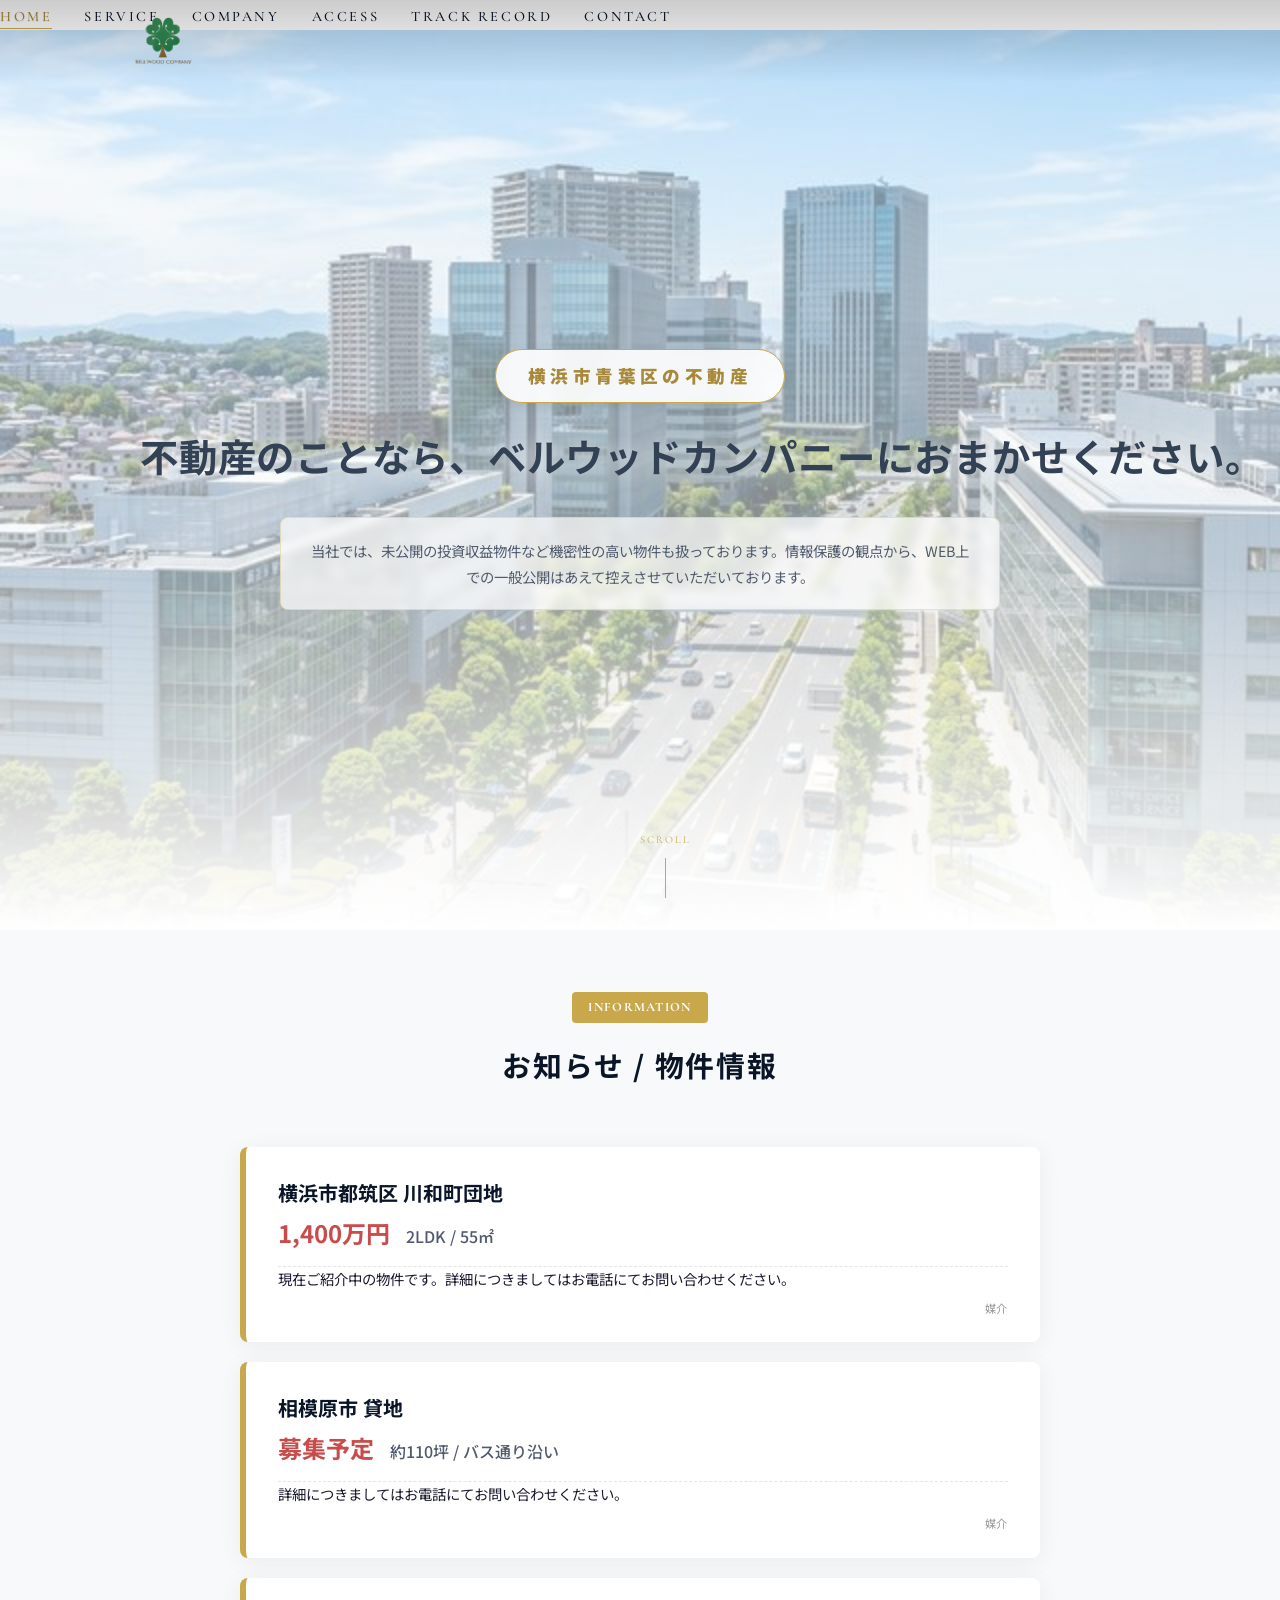
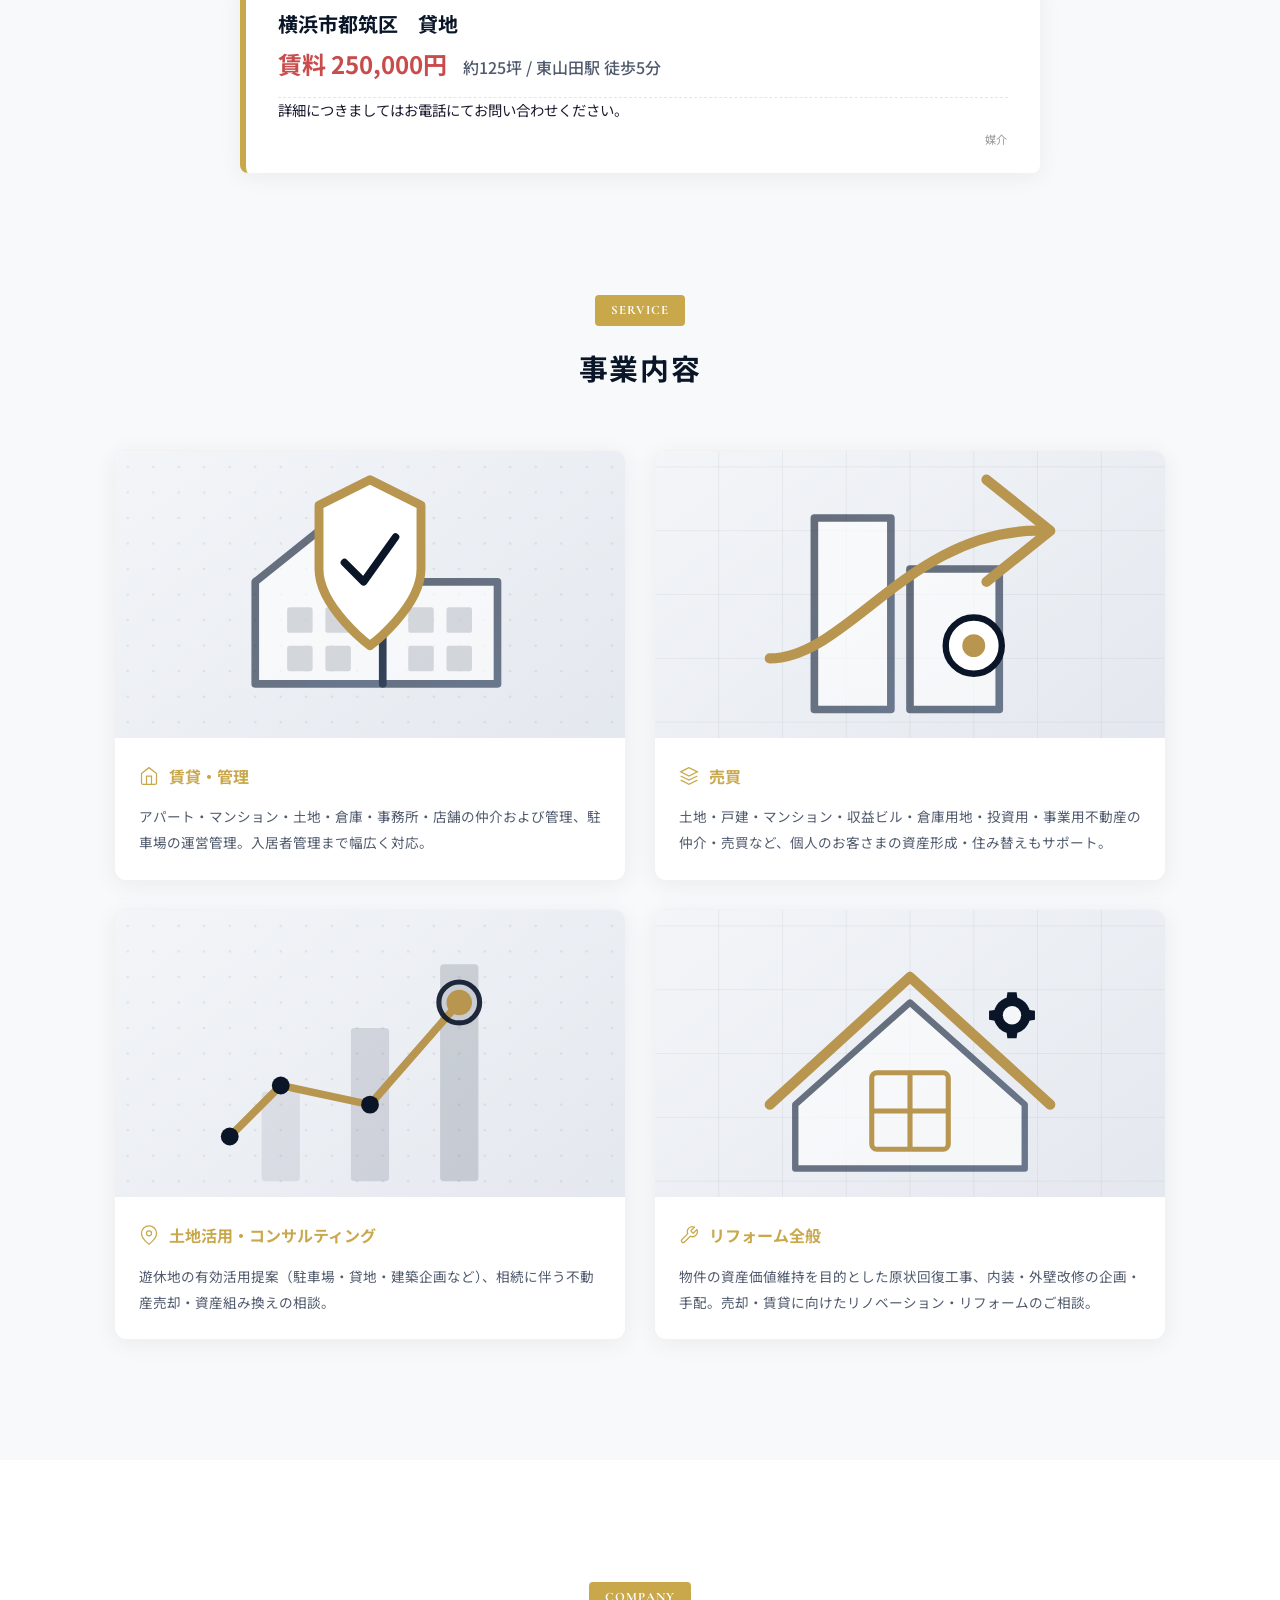
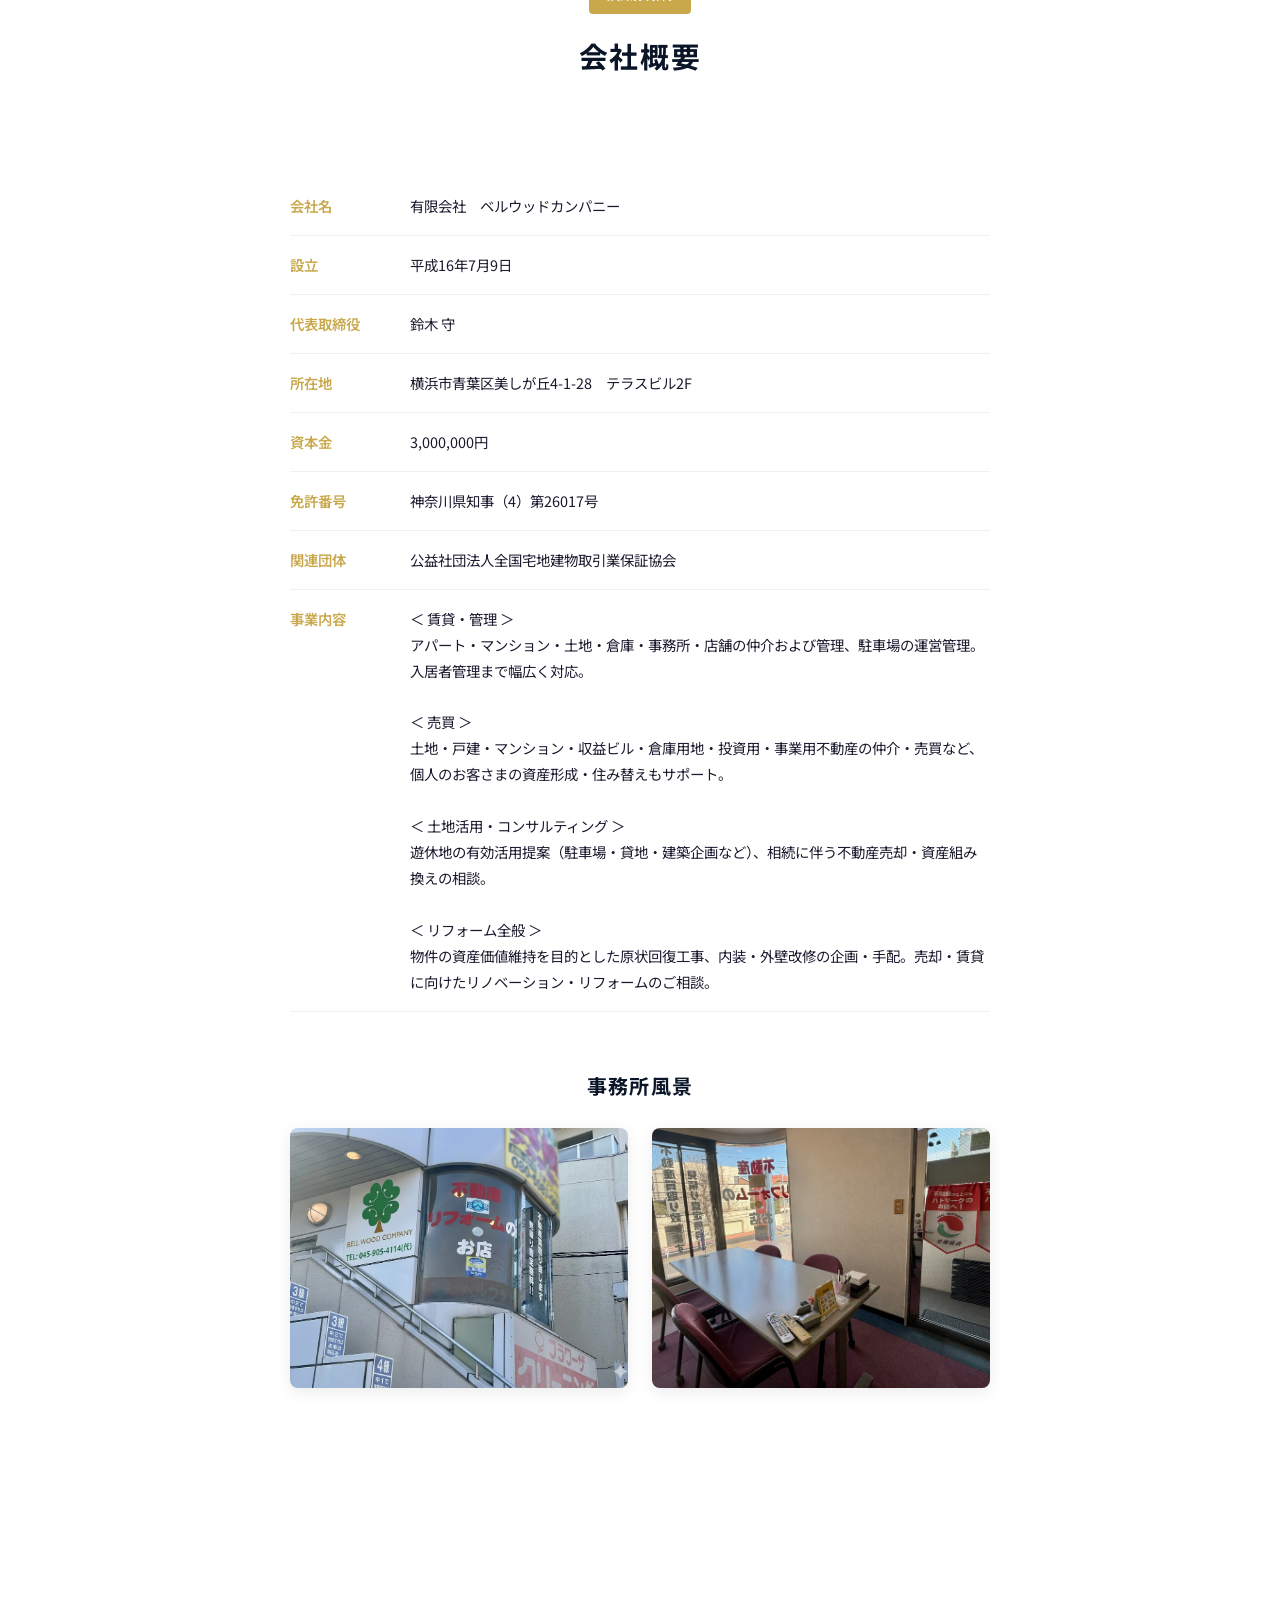
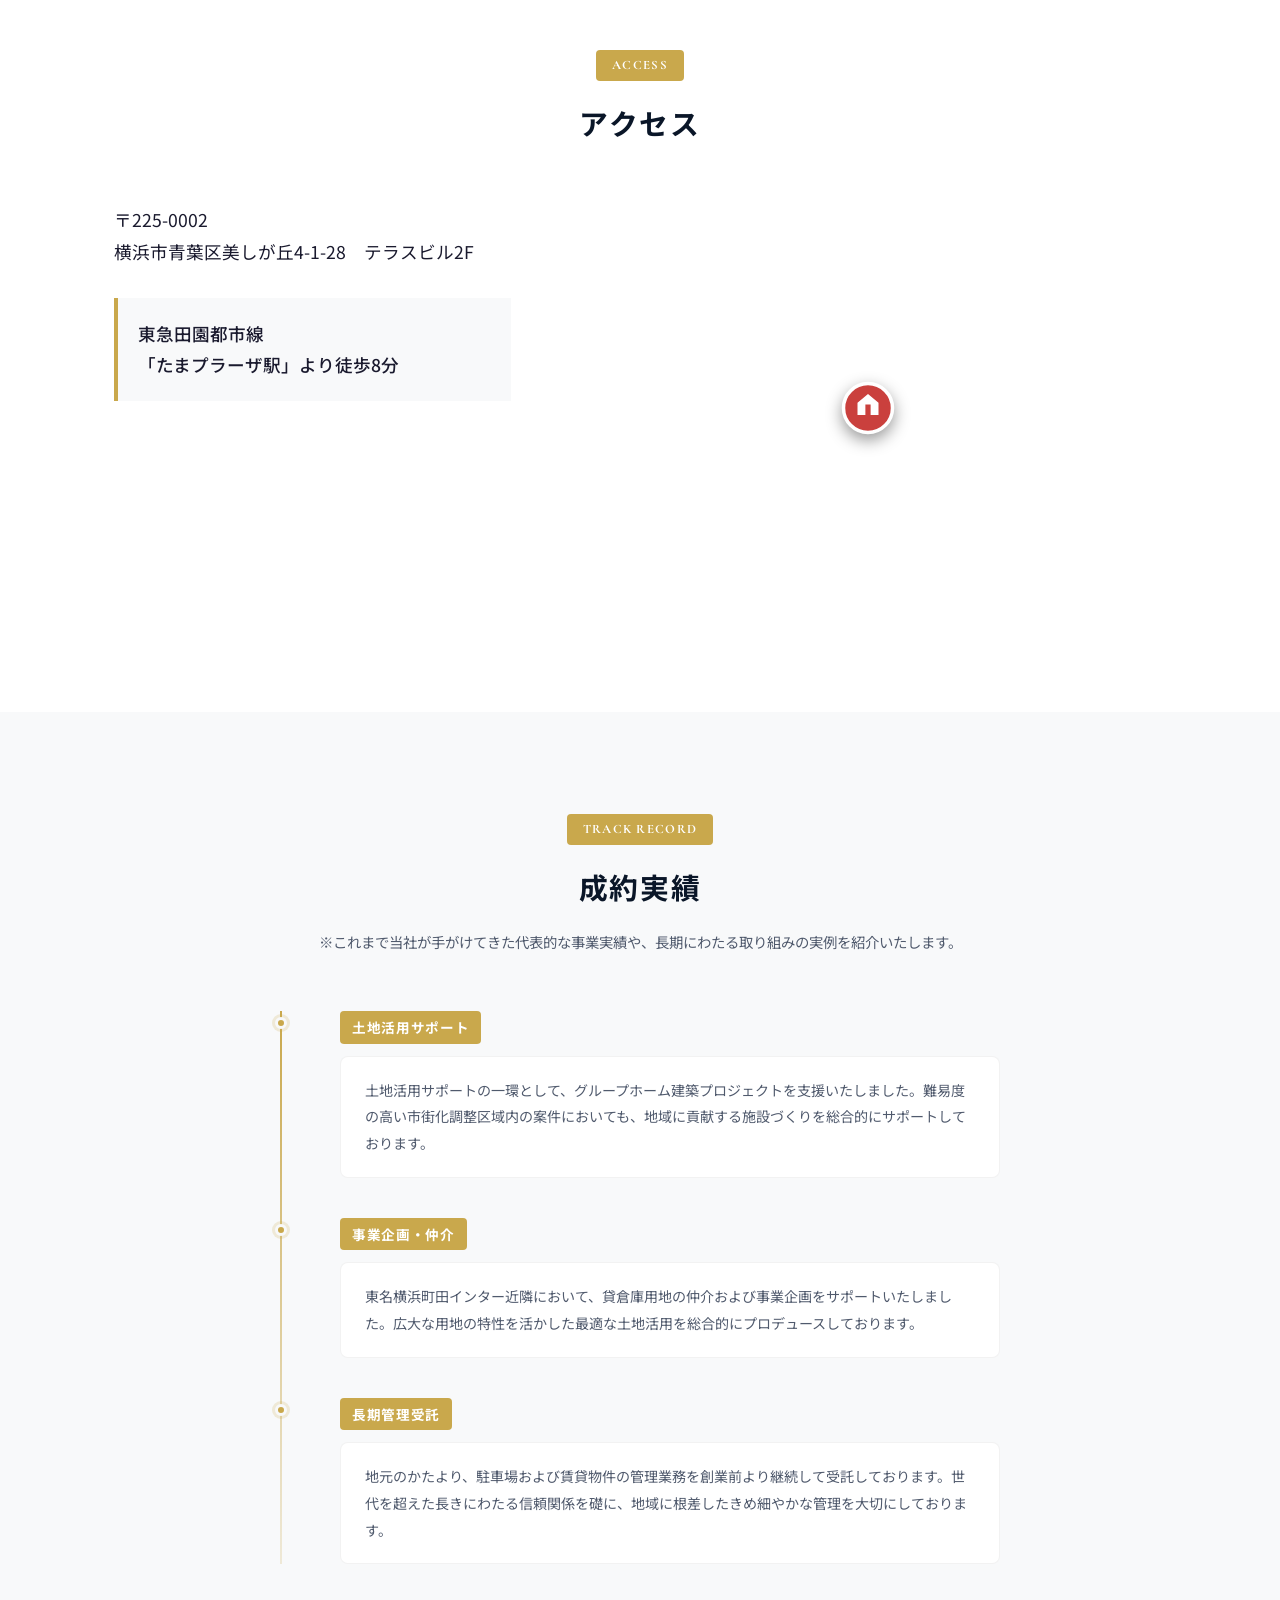
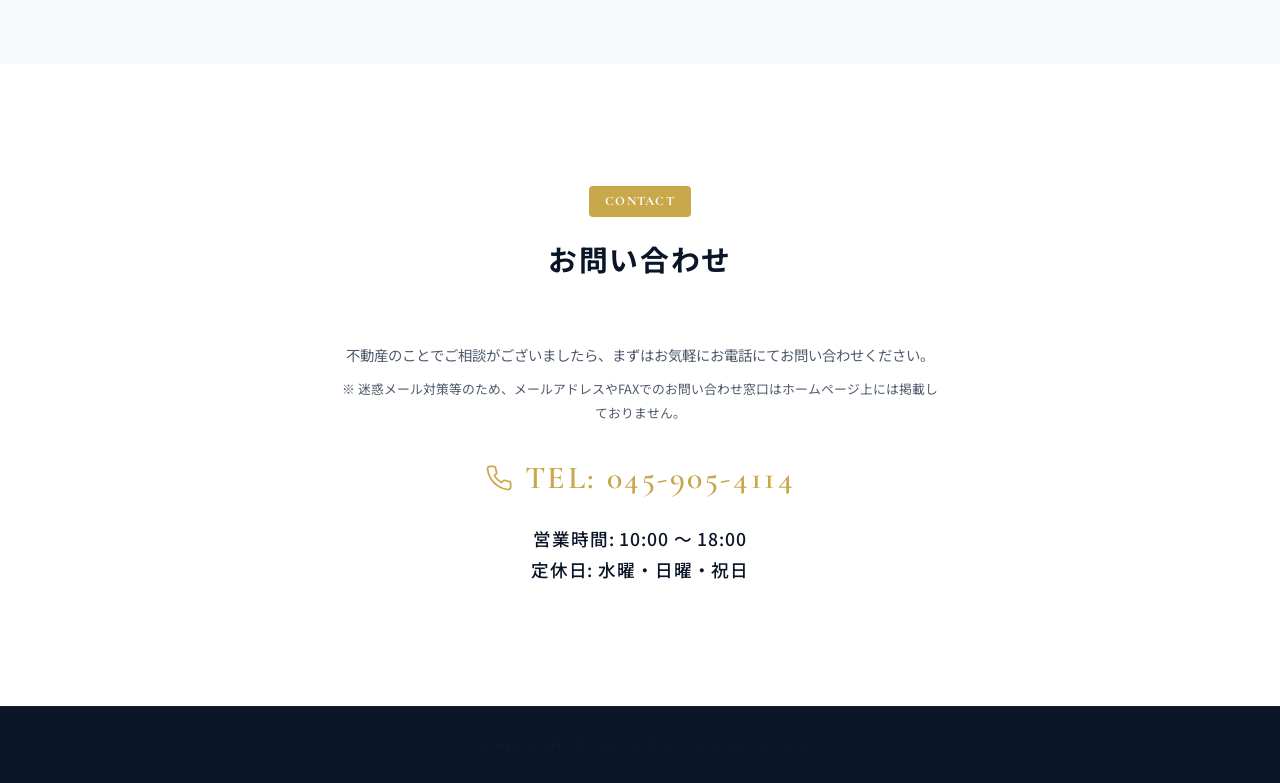
==== index.html @ 0094c9ef "Update: CSSのブレイクポイントを最新のモバイル(767px)とタブレット(1023px)に完全統一し、レスポンシブ設計を再構築（v5.0）" ====
<!DOCTYPE html>
<html lang="ja">
<head>
  <meta charset="UTF-8">
  <meta name="viewport" content="width=device-width, initial-scale=1.0">
  <title>有限会社ベルウッドカンパニー ｜ 横浜市青葉区の不動産（投資収益物件・賃貸仲介・管理）</title>
  <meta name="description" content="横浜市青葉区を拠点に、未公開の投資収益物件や賃貸管理、リフォームまで幅広く対応。地域に根ざした信頼の不動産パートナー、ベルウッドカンパニーにお任せください。">
  <meta name="keywords" content="不動産,横浜市青葉区,投資収益物件,賃貸管理,リフォーム,土地活用,たまプラーザ,ベルウッドカンパニー,売買,コンサルティング">
  <link rel="canonical" href="https://b-w-c.jp/">

  <!-- OGP / SNS Settings -->
  <meta property="og:title" content="有限会社ベルウッドカンパニー ｜ 横浜市青葉区の不動産（投資収益物件・賃貸仲介・管理）">
  <meta property="og:description" content="横浜市青葉区を拠点に、未公開の投資収益物件や賃貸管理、リフォームまで幅広く対応。不動産のことならベルウッドカンパニーへ。">
  <meta property="og:type" content="website">
  <meta property="og:url" content="https://b-w-c.jp/">
  <meta property="og:site_name" content="有限会社ベルウッドカンパニー">
  <meta property="og:locale" content="ja_JP">
  <meta property="og:image" content="https://b-w-c.jp/bellwoodlogotouka.png">
  <meta property="og:image:width" content="1200">
  <meta property="og:image:height" content="630">
  <meta name="twitter:card" content="summary_large_image">
  <meta name="twitter:title" content="有限会社ベルウッドカンパニー ｜ 横浜市青葉区の不動産">
  <meta name="twitter:description" content="横浜市青葉区を拠点に、未公開の投資収益物件や賃貸管理、リフォームまで幅広く対応。">
  <meta name="twitter:image" content="https://b-w-c.jp/bellwoodlogotouka.png">

  <!-- Favicon -->
  <link rel="icon" href="bellwoodlogotouka.png" type="image/png">
  <link rel="apple-touch-icon" href="bellwoodlogotouka.png">

  <!-- Google Fonts -->
  <link rel="preconnect" href="https://fonts.googleapis.com">
  <link rel="preconnect" href="https://fonts.gstatic.com" crossorigin>
  <link href="https://fonts.googleapis.com/css2?family=Cormorant+Garamond:wght@400;500;600;700&family=Noto+Sans+JP:wght@300;400;500;700&display=swap" rel="stylesheet">

  <link rel="stylesheet" href="style.css?v=1.1">

  <!-- 構造化データ（JSON-LD）— 会社情報 -->
  <script type="application/ld+json">
  {
    "@context": "https://schema.org",
    "@type": "RealEstateAgent",
    "name": "有限会社ベルウッドカンパニー",
    "alternateName": "BELL WOOD COMPANY",
    "url": "https://b-w-c.jp/",
    "logo": "https://b-w-c.jp/bellwoodlogotouka.png",
    "image": "https://b-w-c.jp/bellwoodgaikan.jpg",
    "description": "横浜市青葉区を拠点に、未公開の投資収益物件や賃貸管理、リフォームまで幅広く対応する不動産会社です。",
    "telephone": "045-905-4114",
    "address": {
      "@type": "PostalAddress",
      "streetAddress": "美しが丘4-1-28 テラスビル2F",
      "addressLocality": "横浜市青葉区",
      "addressRegion": "神奈川県",
      "postalCode": "225-0002",
      "addressCountry": "JP"
    },
    "geo": {
      "@type": "GeoCoordinates",
      "latitude": 35.5753,
      "longitude": 139.5581
    },
    "openingHoursSpecification": [
      {
        "@type": "OpeningHoursSpecification",
        "dayOfWeek": ["Monday", "Tuesday", "Thursday", "Friday", "Saturday"],
        "opens": "10:00",
        "closes": "18:00"
      }
    ],
    "foundingDate": "2004-07-09",
    "founder": {
      "@type": "Person",
      "name": "鈴木 守"
    },
    "areaServed": {
      "@type": "City",
      "name": "横浜市"
    },
    "priceRange": "お問い合わせください",
    "sameAs": []
  }
  </script>

  <!-- 構造化データ（JSON-LD）— ウェブサイト検索 -->
  <script type="application/ld+json">
  {
    "@context": "https://schema.org",
    "@type": "WebSite",
    "name": "有限会社ベルウッドカンパニー",
    "alternateName": "BELL WOOD COMPANY",
    "url": "https://b-w-c.jp/"
  }
  </script>

  <!-- 構造化データ（JSON-LD）— パンくずリスト -->
  <script type="application/ld+json">
  {
    "@context": "https://schema.org",
    "@type": "BreadcrumbList",
    "itemListElement": [
      {
        "@type": "ListItem",
        "position": 1,
        "name": "ホーム",
        "item": "https://b-w-c.jp/"
      }
    ]
  }
  </script>
</head>
<body>

  <!-- ========== ヘッダー ========== -->
  <header class="site-header" id="header">
    <div class="header-inner">
      <a href="#home" class="logo">
        <img src="bellwoodlogotouka.png" alt="BELL WOOD COMPANY" class="logo-image">
      </a>

      <button class="hamburger" id="hamburger" aria-label="メニュー">
        <span></span><span></span><span></span>
      </button>

    </div>
  </header>
  
  <div class="nav-overlay" id="navOverlay"></div>
  <nav class="main-nav" id="mainNav">
    <ul class="nav-list">
      <li><a href="#home">HOME</a></li>
      <li class="nav-item"><a href="#service" class="nav-link">SERVICE</a></li>
      <li class="nav-brand"><a href="#company" class="nav-link">COMPANY</a></li>
      <li class="nav-item"><a href="#access" class="nav-link">ACCESS</a></li>
      <li class="nav-item"><a href="#track-record" class="nav-link">TRACK RECORD</a></li>
      <li class="nav-item"><a href="#contact" class="nav-link">CONTACT</a></li>
    </ul>
  </nav>

  <main>

  <!-- ========== ヒーロー ========== -->
  <section class="hero" id="home">
    <div class="hero-content">
      <p class="hero-sub">横浜市青葉区の不動産</p>
      <h1 class="hero-main">
        不動産のことなら、<br class="sp-only">ベルウッドカンパニーに<br class="sp-only">おまかせください。
      </h1>
      <p class="hero-statement">
        当社では、未公開の投資収益物件など機密性の高い物件も扱っております。情報保護の観点から、WEB上での一般公開はあえて控えさせていただいております。
      </p>
    </div>
    <div class="hero-scroll">
      <span>Scroll</span>
      <div class="hero-scroll-line"></div>
    </div>
  </section>

  <!-- ========== ピックアップ物件 ========== -->
  <section class="pickup" id="pickup">
    <div class="container fade-in">
      <div class="section-header">
        <span class="section-label">Information</span>
        <h2 class="section-title">お知らせ / 物件情報</h2>
      </div>
      <div class="pickup-list">
        <!-- 物件1 -->
        <div class="pickup-banner">
          <div class="pickup-content">
            <h3 class="pickup-title">横浜市都筑区 川和町団地</h3>
            <p class="pickup-detail">
              <span class="pickup-price">1,400万円</span>
              <span class="pickup-info">2LDK / 55㎡</span>
            </p>
            <p class="pickup-desc">
              現在ご紹介中の物件です。詳細につきましてはお電話にてお問い合わせください。
            </p>
            <p class="pickup-badge-bottom">媒介</p>
          </div>
        </div>

        <!-- 物件2 -->
        <div class="pickup-banner">
          <div class="pickup-content">
            <h3 class="pickup-title">相模原市 貸地</h3>
            <p class="pickup-detail">
              <span class="pickup-price">募集予定</span>
              <span class="pickup-info">約110坪 / バス通り沿い</span>
            </p>
            <p class="pickup-desc">
              詳細につきましてはお電話にてお問い合わせください。
            </p>
            <p class="pickup-badge-bottom">媒介</p>
          </div>
        </div>

        <!-- 物件3 -->
        <div class="pickup-banner">
          <div class="pickup-content">
            <h3 class="pickup-title">横浜市都筑区　貸地</h3>
            <p class="pickup-detail">
              <span class="pickup-price">賃料 250,000円</span>
              <span class="pickup-info">約125坪 / 東山田駅 徒歩5分</span>
            </p>
            <p class="pickup-desc">
              詳細につきましてはお電話にてお問い合わせください。
            </p>
            <p class="pickup-badge-bottom">媒介</p>
          </div>
        </div>
      </div>
    </div>
  </section>

  <!-- ========== サービスセクション ========== -->
  <section class="service" id="service">
    <div class="container">
      <div class="section-header fade-in">
        <span class="section-label">Service</span>
        <h2 class="section-title">事業内容</h2>
      </div>

      <div class="service-grid">
        <!-- カード1: 賃貸・管理 -->
        <div class="service-card fade-in">
          <div class="service-card-image">
            <img src="images/service_rental.svg" alt="賃貸・管理">
          </div>
          <div class="service-card-body">
            <h3 class="service-card-title">
              <svg class="icon" viewBox="0 0 24 24" fill="none" stroke="currentColor" stroke-width="1.5">
                <path d="M3 9l9-7 9 7v11a2 2 0 0 1-2 2H5a2 2 0 0 1-2-2z"/>
                <polyline points="9 22 9 12 15 12 15 22"/>
              </svg>
              賃貸・管理
            </h3>
            <p class="service-card-text">
              アパート・マンション・土地・倉庫・事務所・店舗の仲介および管理、駐車場の運営管理。入居者管理まで幅広く対応。
            </p>
          </div>
        </div>

        <!-- カード2: 売買 -->
        <div class="service-card fade-in">
          <div class="service-card-image">
            <img src="images/service_investment.svg" alt="売買">
          </div>
          <div class="service-card-body">
            <h3 class="service-card-title">
              <svg class="icon" viewBox="0 0 24 24" fill="none" stroke="currentColor" stroke-width="1.5">
                <path d="M12 2L2 7l10 5 10-5-10-5z"/>
                <path d="M2 17l10 5 10-5"/>
                <path d="M2 12l10 5 10-5"/>
              </svg>
              売買
            </h3>
            <p class="service-card-text">
              土地・戸建・マンション・収益ビル・倉庫用地・投資用・事業用不動産の仲介・売買など、個人のお客さまの資産形成・住み替えもサポート。
            </p>
          </div>
        </div>

        <!-- カード3: 土地活用・コンサルティング -->
        <div class="service-card fade-in">
          <div class="service-card-image">
            <img src="images/service_consulting.svg" alt="土地活用・コンサルティング">
          </div>
          <div class="service-card-body">
            <h3 class="service-card-title">
              <svg class="icon" viewBox="0 0 24 24" fill="none" stroke="currentColor" stroke-width="1.5">
                <path d="M21 10c0 7-9 13-9 13s-9-6-9-13a9 9 0 0 1 18 0z"/>
                <circle cx="12" cy="10" r="3"/>
              </svg>
              土地活用・コンサルティング
            </h3>
            <p class="service-card-text">
              遊休地の有効活用提案（駐車場・貸地・建築企画など）、相続に伴う不動産売却・資産組み換えの相談。
            </p>
          </div>
        </div>

        <!-- カード4: リフォーム全般 -->
        <div class="service-card fade-in">
          <div class="service-card-image">
            <img src="images/service_reform.svg" alt="リフォーム全般">
          </div>
          <div class="service-card-body">
            <h3 class="service-card-title">
              <svg class="icon" viewBox="0 0 24 24" fill="none" stroke="currentColor" stroke-width="1.5">
                <path d="M14.7 6.3a1 1 0 0 0 0 1.4l1.6 1.6a1 1 0 0 0 1.4 0l3.77-3.77a6 6 0 0 1-7.94 7.94l-6.91 6.91a2.12 2.12 0 0 1-3-3l6.91-6.91a6 6 0 0 1 7.94-7.94l-3.76 3.76z"></path>
              </svg>
              リフォーム全般
            </h3>
            <p class="service-card-text">
              物件の資産価値維持を目的とした原状回復工事、内装・外壁改修の企画・手配。売却・賃貸に向けたリノベーション・リフォームのご相談。
            </p>
          </div>
        </div>
      </div>
    </div>
  </section>

  <!-- ========== 会社概要セクション ========== -->
  <section class="company" id="company">
    <div class="container">
      <div class="section-header fade-in">
        <span class="section-label">Company</span>
        <h2 class="section-title">会社概要</h2>
      </div>

      <div class="company-layout">
        <!-- 会社情報テーブル -->
        <div class="fade-in">
          <table class="company-info-table">
            <tr>
              <th>会社名</th>
              <td>有限会社　ベルウッドカンパニー</td>
            </tr>
            <tr>
              <th>設立</th>
              <td>平成16年7月9日</td>
            </tr>
            <tr>
              <th>代表取締役</th>
              <td>鈴木 守</td>
            </tr>
            <tr>
              <th>所在地</th>
              <td>横浜市青葉区美しが丘4-1-28　テラスビル2F</td>
            </tr>
            <tr>
              <th>資本金</th>
              <td>3,000,000円</td>
            </tr>
            <tr>
              <th>免許番号</th>
              <td>神奈川県知事（4）第26017号</td>
            </tr>
            <tr>
              <th>関連団体</th>
              <td>公益社団法人全国宅地建物取引業保証協会</td>
            </tr>
            <tr>
              <th>事業内容</th>
              <td>
                ＜ 賃貸・管理 ＞<br>
                アパート・マンション・土地・倉庫・事務所・店舗の仲介および管理、駐車場の運営管理。入居者管理まで幅広く対応。<br><br>
                ＜ 売買 ＞<br>
                土地・戸建・マンション・収益ビル・倉庫用地・投資用・事業用不動産の仲介・売買など、個人のお客さまの資産形成・住み替えもサポート。<br><br>
                ＜ 土地活用・コンサルティング ＞<br>
                遊休地の有効活用提案（駐車場・貸地・建築企画など）、相続に伴う不動産売却・資産組み換えの相談。<br><br>
                ＜ リフォーム全般 ＞<br>
                物件の資産価値維持を目的とした原状回復工事、内装・外壁改修の企画・手配。売却・賃貸に向けたリノベーション・リフォームのご相談。
              </td>
            </tr>
          </table>
        </div>

        <!-- 事務所風景ギャラリー -->
        <div class="company-gallery fade-in" style="margin-top: 56px;">
          <h3 class="section-title" style="text-align: center; font-size: 1.25rem; margin-bottom: 24px;">事務所風景</h3>
          <div class="gallery-grid">
            <div class="gallery-item">
              <img src="bellwoodgaikan.jpg" alt="ベルウッドカンパニー 事務所外観" loading="lazy">
            </div>
            <div class="gallery-item">
              <img src="images/IMG_3890_2.jpg" alt="ベルウッドカンパニー 応接スペース" loading="lazy">
            </div>
          </div>
        </div>

      </div>
    </div>
  </section>

  <!-- ========== アクセス ========== -->
  <section class="access" id="access">
    <div class="container">
      <div class="section-header fade-in">
        <span class="section-label">Access</span>
        <h2 class="section-title">アクセス</h2>
      </div>
      <div class="access-layout fade-in">
        <div class="access-info">
          <p class="access-address">
            〒225-0002<br>
            横浜市青葉区美しが丘4-1-28<br class="sp-only">　テラスビル2F
          </p>
          <p class="access-train">
            東急田園都市線<br>
            「たまプラーザ駅」より徒歩8分
          </p>
        </div>
        <div class="access-map" style="position: relative;">
          <!-- 独自の赤いお家マーカー（クリックでGoogleマップを開く） -->
          <a href="https://www.google.com/maps/search/?api=1&query=有限会社ベルウッドカンパニー+神奈川県横浜市青葉区美しが丘4-1-28" target="_blank" rel="noopener noreferrer" style="position: absolute; top: 50%; left: 50%; width: 56px; height: 56px; transform: translate(-50%, -50%); z-index: 10; cursor: pointer;" title="Googleマップで開く">
            <svg viewBox="0 0 64 64" width="56" height="56" style="filter: drop-shadow(0px 6px 8px rgba(0,0,0,0.4));">
              <!-- 円形の赤い土台 -->
              <circle cx="32" cy="32" r="28" fill="#E53935" stroke="#ffffff" stroke-width="4" />
              <!-- 家のアイコン -->
              <path d="M 20 40 L 20 26 L 32 16 L 44 26 L 44 40 L 35 40 L 35 28 L 29 28 L 29 40 Z" fill="#ffffff" />
            </svg>
          </a>
          <iframe 
            src="https://maps.google.co.jp/maps?q=有限会社ベルウッドカンパニー,神奈川県横浜市青葉区美しが丘4-1-28&output=embed&z=17&hl=ja" 
            width="100%" height="400" style="border:0;" allowfullscreen="" loading="lazy" referrerpolicy="no-referrer-when-downgrade">
          </iframe>
        </div>
      </div>
    </div>
  </section>

  <!-- ========== 成約実績・お知らせセクション ========== -->
  <section class="track-record" id="track-record">
    <div class="container">
      <div class="section-header fade-in">
        <span class="section-label">Track Record</span>
        <h2 class="section-title">成約実績</h2>
        <p class="section-desc" style="margin-top: 16px; font-size: 0.9rem; color: var(--text-sub);">
          ※これまで当社が手がけてきた代表的な事業実績や、長期にわたる取り組みの実例を紹介いたします。
        </p>
      </div>

      <div class="timeline fade-in">
        <div class="timeline-item">
          <p class="timeline-category">土地活用サポート</p>
          <div class="timeline-text">
            土地活用サポートの一環として、グループホーム建築プロジェクトを支援いたしました。難易度の高い市街化調整区域内の案件においても、地域に貢献する施設づくりを総合的にサポートしております。
          </div>
        </div>
        <div class="timeline-item">
          <p class="timeline-category">事業企画・仲介</p>
          <div class="timeline-text">
            東名横浜町田インター近隣において、貸倉庫用地の仲介および事業企画をサポートいたしました。広大な用地の特性を活かした最適な土地活用を総合的にプロデュースしております。
          </div>
        </div>
        <div class="timeline-item">
          <p class="timeline-category">長期管理受託</p>
          <div class="timeline-text">
            地元のかたより、駐車場および賃貸物件の管理業務を創業前より継続して受託しております。世代を超えた長きにわたる信頼関係を礎に、地域に根差したきめ細やかな管理を大切にしております。
          </div>
        </div>
      </div>
    </div>
  </section>

  <!-- ========== お問い合わせ ========== -->
  <section class="contact" id="contact">
    <div class="container">
      <div class="section-header fade-in">
        <span class="section-label">Contact</span>
        <h2 class="section-title">お問い合わせ</h2>
      </div>

      <div class="fade-in">
        <p class="contact-notice">
          <span class="keep-together">不動産のことで</span><span class="keep-together">ご相談がございましたら、</span><span class="keep-together">まずはお気軽にお電話にて</span><span class="keep-together">お問い合わせください。</span><br>
          <span style="font-size: 0.8rem; color: var(--text-sub); display: block; margin-top: 8px;">
            ※ <span class="keep-together">迷惑メール対策等のため、</span><span class="keep-together">メールアドレスやFAXでの</span><span class="keep-together">お問い合わせ窓口は</span><span class="keep-together">ホームページ上には</span><span class="keep-together">掲載しておりません。</span>
          </span>
        </p>
        <a href="tel:045-905-4114" class="contact-tel">
          <svg class="icon" viewBox="0 0 24 24" fill="none" stroke="currentColor" stroke-width="1.5">
            <path d="M22 16.92v3a2 2 0 0 1-2.18 2 19.79 19.79 0 0 1-8.63-3.07 19.5 19.5 0 0 1-6-6 19.79 19.79 0 0 1-3.07-8.67A2 2 0 0 1 4.11 2h3a2 2 0 0 1 2 1.72c.127.96.361 1.903.7 2.81a2 2 0 0 1-.45 2.11L8.09 9.91a16 16 0 0 0 6 6l1.27-1.27a2 2 0 0 1 2.11-.45c.907.339 1.85.573 2.81.7A2 2 0 0 1 22 16.92z"/>
          </svg>
          TEL: 045-905-4114
        </a>
        <p class="contact-hours">営業時間: 10:00 〜 18:00<br>定休日: 水曜・日曜・祝日</p>
      </div>
    </div>
  </section>

  </main>

  <!-- ========== フッター ========== -->
  <footer class="site-footer">
    <div class="container">
      <p class="footer-copy">Copyright &copy; BELL WOOD COMPANY All Rights Reserved.</p>
    </div>
  </footer>

  <script src="script.js?v=5.0"></script>
</body>
</html>
---- style.css ----
/* ============================================================
   ベルウッドカンパニー コーポレートサイト — style.css
   ============================================================ */

/* --- デザイントークン --- */
:root {
  /* カラーパレット：明るく信頼感のあるトーン */
  --navy:        #0a1628;
  --navy-light:  #1d2d44;
  --white:       #ffffff;
  --off-white:   #f8f9fa;
  --light-gray:  #eef2f6;
  --text-main:   #1a1a2e;
  --text-sub:    #505a6d;
  --gold:        #c9a84c;
  --gold-light:  #dfc06a;
  --gold-dark:   #a8893a;
  --green:       #2d6a4f;
  --green-light: #40916c;
  
  /* フォント */
  --font-jp: 'Noto Sans JP', 'Hiragino Kaku Gothic ProN', sans-serif;
  --font-en: 'Cormorant Garamond', 'Times New Roman', serif;

  /* スペーシング */
  --section-pad: clamp(60px, 10vw, 120px);
  --container-max: 1100px;

  /* トランジション */
  --ease: cubic-bezier(0.4, 0, 0.2, 1);
}

/* --- リセット & ベース --- */
*, *::before, *::after {
  margin: 0;
  padding: 0;
  box-sizing: border-box;
}

html {
  scroll-behavior: smooth;
  scroll-padding-top: 80px;
  font-size: 16px;
}

body {
  font-family: var(--font-jp);
  background: var(--white);
  color: var(--text-main);
  line-height: 1.8;
  overflow-x: hidden;
  -webkit-font-smoothing: antialiased;
}

a {
  color: inherit;
  text-decoration: none;
}

img {
  max-width: 100%;
  height: auto;
  display: block;
}

ul { list-style: none; }

.container {
  max-width: var(--container-max);
  margin: 0 auto;
  padding: 0 24px;
}

/* --- セクション共通 --- */
.sec.text-center {
  text-align: center;
}

/* 改行位置と表示の調整用ユーティリティ */
.keep-together { display: inline; }
.sp-only { display: none !important; }
.pc-only { display: block !important; }

@media (max-width: 768px) {
  .sp-only { display: block !important; }
  .pc-only { display: none !important; }
  .text-left-sp { text-align: left !important; display: inline-block; }
}

.section-header {
  text-align: center;
  margin-bottom: 56px;
}

.section-label {
  display: inline-block;
  background: var(--gold);
  color: var(--white);
  font-family: var(--font-en);
  font-size: 0.8rem;
  font-weight: 700;
  padding: 4px 16px;
  border-radius: 4px;
  letter-spacing: 0.1em;
  text-transform: uppercase;
  margin-bottom: 12px;
}

.section-title {
  font-family: var(--font-jp);
  font-size: clamp(1.4rem, 3vw, 1.8rem);
  font-weight: 700;
  letter-spacing: 0.06em;
  color: var(--navy);
  margin-top: 4px;
}

/* フェードインアニメーション */
.fade-in {
  opacity: 0;
  transform: translateY(28px);
  transition: opacity 0.7s var(--ease), transform 0.7s var(--ease);
}

.fade-in.is-visible {
  opacity: 1;
  transform: translateY(0);
}

/* ============================================================
   ヘッダー
   ============================================================ */
.site-header {
  position: fixed;
  top: 0;
  left: 0;
  width: 100%;
  z-index: 1000;
  padding: 16px 0;
  transition: all 0.4s var(--ease);
  background: linear-gradient(to bottom, rgba(0, 0, 0, 0.2) 0%, rgba(0, 0, 0, 0) 100%);
}

.site-header.scrolled {
  background: rgba(255, 255, 255, 0.98);
  backdrop-filter: blur(16px);
  -webkit-backdrop-filter: blur(16px);
  box-shadow: 0 4px 20px rgba(0, 0, 0, 0.1);
  padding: 8px 0;
  border-bottom: 1px solid rgba(0, 0, 0, 0.05);
}

.header-inner {
  display: flex;
  align-items: center;
  justify-content: space-between;
  max-width: var(--container-max);
  margin: 0 auto;
  padding: 0 40px;
}

/* ロゴ */
.logo {
  display: flex;
  align-items: center;
  gap: 12px;
}

.logo-image {
  height: 50px;
  width: auto;
  flex-shrink: 0;
}

.logo-text {
  font-family: var(--font-en);
  font-size: 1.15rem;
  font-weight: 600;
  letter-spacing: 0.12em;
  color: var(--navy);
  line-height: 1.2;
}

/* ナビゲーション */
.nav-list {
  display: flex;
  gap: 32px;
}

.nav-list a {
  font-family: var(--font-en);
  font-size: 0.9rem;
  font-weight: 500;
  letter-spacing: 0.18em;
  text-transform: uppercase;
  color: var(--navy);
  position: relative;
  padding-bottom: 4px;
  transition: all 0.3s var(--ease);
  text-shadow: 0 1px 2px rgba(255, 255, 255, 0.8), 0 0 10px rgba(255, 255, 255, 0.3);
}

.nav-list a::after {
  content: '';
  position: absolute;
  bottom: 0;
  left: 0;
  width: 0;
  height: 1px;
  background: var(--gold);
  transition: width 0.3s var(--ease);
}

.nav-list a:hover,
.nav-list a.active {
  color: var(--gold-dark);
  text-shadow: 0 0 8px rgba(255, 255, 255, 0.4), 0 1px 1px rgba(0, 0, 0, 0.1);
}

.nav-list a:hover::after,
.nav-list a.active::after {
  width: 100%;
  background: var(--gold);
}

/* ハンバーガー */
.hamburger {
  display: none;
  flex-direction: column;
  gap: 5px;
  background: none;
  border: none;
  cursor: pointer;
  padding: 4px;
  z-index: 1100;
}

.hamburger span {
  display: block;
  width: 24px;
  height: 2px;
  background: var(--gold);
  transition: transform 0.3s var(--ease), opacity 0.3s var(--ease);
}

.hamburger.active span:nth-child(1) {
  transform: translateY(7px) rotate(45deg);
}

.hamburger.active span:nth-child(2) {
  opacity: 0;
}

.hamburger.active span:nth-child(3) {
  transform: translateY(-7px) rotate(-45deg);
}

/* ============================================================
   ヒーローセクション
   ============================================================ */
.hero {
  position: relative;
  min-height: 100vh;
  display: flex;
  align-items: center;
  justify-content: center;
  background: url('images/hero_background.png') center center / cover no-repeat;
  overflow: hidden;
}

.hero::before {
  content: '';
  position: absolute;
  inset: 0;
  background: linear-gradient(
    180deg,
    rgba(255, 255, 255, 0.45) 0%,
    rgba(255, 255, 255, 0.55) 60%,
    var(--white) 100%
  );
  z-index: 1;
}

.hero-content {
  position: relative;
  z-index: 2;
  text-align: center;
  max-width: 1000px;
  width: 100%;
  margin: 0 auto;
}

.hero-sub {
  display: inline-block;
  font-family: var(--font-ja);
  font-size: 1.1rem;
  font-weight: 900;
  letter-spacing: 0.25em;
  text-transform: uppercase;
  color: var(--gold-dark);
  margin-bottom: 24px;
  padding: 10px 32px;
  background: rgba(255, 255, 255, 0.9);
  backdrop-filter: blur(8px);
  border-radius: 100px;
  border: 1px solid var(--gold);
  box-shadow: 0 4px 12px rgba(0, 0, 0, 0.08);
  opacity: 0;
  animation: heroFadeUp 0.8s var(--ease) 0.3s forwards;
}

.hero-main {
  font-size: clamp(1.4rem, 4.2vw, 2.4rem);
  font-weight: 700;
  letter-spacing: 0.02em;
  line-height: 1.5;
  color: #334155; /* マイルドなスレートグレー */
  margin-bottom: 32px;
  opacity: 0;
  text-shadow: 0 0 20px rgba(255, 255, 255, 0.8);
  animation: heroFadeUp 0.8s var(--ease) 0.6s forwards;
  white-space: nowrap;
  width: 100%;
  max-width: 1000px;
}

@media (max-width: 767px) {
  .hero-main {
    white-space: normal;
    overflow-wrap: break-word;
  }
  .hero-statement {
    max-width: 310px;
    text-align: left;
    padding: 16px 20px;
  }
}

.hero-statement {
  font-size: clamp(0.8rem, 2vw, 0.9rem);
  line-height: 1.8;
  color: var(--text-sub);
  max-width: 720px;
  margin: 0 auto;
  opacity: 0;
  animation: heroFadeUp 0.8s var(--ease) 0.9s forwards;
  background: rgba(255, 255, 255, 0.7);
  backdrop-filter: blur(4px);
  border: 1px solid rgba(201, 168, 76, 0.3);
  border-radius: 8px;
  padding: 20px 24px;
}

.hero-scroll {
  position: absolute;
  bottom: 32px;
  left: 50%;
  transform: translateX(-50%);
  z-index: 2;
  display: flex;
  flex-direction: column;
  align-items: center;
  gap: 8px;
  opacity: 0;
  animation: heroFadeUp 0.8s var(--ease) 1.2s forwards;
}

.hero-scroll span {
  font-family: var(--font-en);
  font-size: 0.65rem;
  letter-spacing: 0.2em;
  text-transform: uppercase;
  color: var(--gold);
}

.hero-scroll-line {
  width: 1px;
  height: 40px;
  background: var(--gold);
  animation: scrollPulse 2s ease-in-out infinite;
}

@keyframes heroFadeUp {
  from { opacity: 0; transform: translateY(24px); }
  to   { opacity: 1; transform: translateY(0); }
}

@keyframes scrollPulse {
  0%, 100% { opacity: 0.3; transform: scaleY(0.6); }
  50%      { opacity: 1;   transform: scaleY(1); }
}

/* ============================================================
   ピックアップ物件セクション
   ============================================================ */
.pickup {
  padding: 60px 0 0 0;
  background: var(--off-white);
}


.pickup-list {
  display: flex;
  flex-direction: column;
  gap: 20px;
  max-width: 800px;
  margin: 0 auto;
}

.pickup-banner {
  background: var(--white);
  border-left: 6px solid var(--gold);
  border-radius: 8px;
  box-shadow: 0 4px 24px rgba(0, 0, 0, 0.06);
  padding: 24px 32px;
  display: flex;
  flex-direction: column;
  gap: 12px;
}

.pickup-title {
  font-size: 1.25rem;
  font-weight: 700;
  color: var(--navy);
  margin-top: 4px;
  display: flex;
  align-items: center;
  gap: 12px;
  flex-wrap: wrap;
}

.pickup-badge {
  font-size: 0.75rem;
  font-weight: 600;
  color: var(--gold-dark);
  border: 1px solid var(--gold);
  padding: 2px 8px;
  border-radius: 4px;
  letter-spacing: 0.05em;
  background-color: var(--white);
}

.pickup-detail {
  display: flex;
  align-items: baseline;
  gap: 16px;
  border-bottom: 1px dashed rgba(0,0,0,0.1);
  padding-bottom: 12px;
}

.pickup-price {
  font-size: 1.5rem;
  font-weight: 700;
  color: #c94c4c; /* アクセントカラーとして少し目立つ赤み（金系に調和） */
}

.pickup-info {
  font-size: 1rem;
  color: var(--text-sub);
  font-weight: 500;
}

.pickup-desc {
  font-size: 0.9rem;
  color: var(--text-main);
  line-height: 1.6;
}

.pickup-badge-bottom {
  font-size: 0.7rem;
  color: #999;
  text-align: right;
  margin-top: 8px;
  letter-spacing: 0.05em;
}

@media (max-width: 767px) {
  .pickup-banner {
    padding: 20px;
  }
  .pickup-title {
    font-size: 1.15rem;
  }
  .pickup-price {
    font-size: 1.35rem;
  }
}

/* ============================================================
   サービスセクション
   ============================================================ */
.service {
  padding: var(--section-pad) 0;
  background: var(--off-white);
}

.service-grid {
  display: grid;
  grid-template-columns: repeat(2, 1fr);
  gap: 28px;
}

.service-card {
  background: var(--white);
  border: 1px solid rgba(0, 0, 0, 0.05);
  box-shadow: 0 4px 24px rgba(0, 0, 0, 0.06);
  border-radius: 12px;
  overflow: hidden;
  transition: transform 0.4s var(--ease), box-shadow 0.4s var(--ease);
  display: flex;
  flex-direction: column;
  height: 100%;
}

.service-card:hover {
  transform: translateY(-6px);
  box-shadow: 0 16px 48px rgba(0, 0, 0, 0.12);
}

.service-card-image {
  width: 100%;
  aspect-ratio: 16 / 9;
  overflow: hidden;
}

.service-card-image img {
  width: 100%;
  height: 100%;
  object-fit: cover;
  transition: transform 0.6s var(--ease);
}

.service-card:hover .service-card-image img {
  transform: scale(1.05);
}

.service-card-body {
  padding: 24px;
  flex-grow: 1;
  display: flex;
  flex-direction: column;
}

.service-card-title {
  font-size: 1rem;
  font-weight: 700;
  color: var(--gold);
  margin-bottom: 14px;
  display: flex;
  align-items: center;
  gap: 10px;
}

.service-card-title .icon {
  width: 20px;
  height: 20px;
  flex-shrink: 0;
}

.service-card-text {
  font-size: 0.85rem;
  line-height: 1.9;
  color: var(--text-sub);
}

/* ============================================================
   会社概要セクション
   ============================================================ */
.company {
  padding: var(--section-pad) 0;
  background: var(--white);
}

.company-layout {
  max-width: 700px;
  margin: 0 auto;
  border-top: 1px solid var(--border);
  border-bottom: 1px solid var(--border);
  padding: 40px 0;
}

.company-info-table {
  width: 100%;
  border-collapse: collapse;
}

.company-info-table th,
.company-info-table td {
  text-align: left;
  padding: 16px 0;
  font-size: 0.9rem;
  border-bottom: 1px solid rgba(0, 0, 0, 0.06);
  vertical-align: top;
}

/* 所在地を1行におさめるための調整 */
.company-info-table tr:nth-child(4) td {
  white-space: nowrap;
}

.company-info-table th {
  width: 120px;
  color: var(--gold);
  font-weight: 600;
  white-space: nowrap;
  padding-right: 24px;
}

.company-info-table td {
  color: var(--text-main);
}

@media (max-width: 767px) {
  .company-info-table, 
  .company-info-table tbody, 
  .company-info-table tr, 
  .company-info-table th, 
  .company-info-table td {
    display: block;
    width: 100%;
  }

  .company-info-table tr {
    padding: 16px 0;
    border-bottom: 1px solid rgba(0, 0, 0, 0.06);
  }

  .company-info-table th, 
  .company-info-table td {
    padding: 0;
    border-bottom: none;
  }

  .company-info-table th {
    margin-bottom: 8px;
  }

  /* 所在地が折り返されずにはみ出す問題の修正 */
  .company-info-table tr:nth-child(4) td {
    white-space: normal;
  }
}

.company-gallery {
  width: 100%;
}

.gallery-grid {
  display: grid;
  grid-template-columns: repeat(2, 1fr);
  gap: 24px;
}

.gallery-item {
  border-radius: 8px;
  overflow: hidden;
  box-shadow: 0 4px 16px rgba(0, 0, 0, 0.08);
  background: var(--light-gray); /* 読み込み前のプレースホルダー */
}

.gallery-item img {
  width: 100%;
  height: 260px;
  object-fit: cover;
  transition: transform 0.4s var(--ease);
}

.gallery-item:hover img {
  transform: scale(1.05);
}

@media (max-width: 767px) {
  .gallery-grid {
    grid-template-columns: 1fr;
    gap: 16px;
  }
  .gallery-item img {
    height: 200px;
  }
}



/* ========== Access Section ========== */
.access {
  padding: 100px 0;
  background-color: var(--white);
}

.access-layout {
  display: grid;
  grid-template-columns: 1fr 1.5fr;
  gap: 60px;
  align-items: start;
}

.access-info {
  font-size: 1.1rem;
  line-height: 1.8;
  color: var(--text-main);
}

.access-address {
  margin-bottom: 30px;
}

.access-train {
  background-color: var(--off-white);
  padding: 20px;
  border-left: 4px solid var(--gold);
  font-weight: 500;
}

.access-map {
  border: 1px solid var(--border);
  filter: grayscale(20%);
  transition: filter 0.3s ease;
}

.access-map:hover {
  filter: grayscale(0%);
}

@media (max-width: 767px) {
  .access-layout {
    grid-template-columns: 1fr;
    gap: 40px;
  }
}

/* ========== Track Record Section ========== */
.track-record {
  padding: 100px 0;
  background-color: var(--off-white);
}

.timeline {
  max-width: 720px;
  margin: 0 auto;
  position: relative;
  padding-left: 32px;
}

.timeline::before {
  content: '';
  position: absolute;
  left: 0;
  top: 0;
  bottom: 0;
  width: 2px;
  background: linear-gradient(180deg, var(--gold), rgba(201, 168, 76, 0.2));
}

.timeline-item {
  position: relative;
  padding: 0 0 40px 28px;
}

.timeline-item:last-child {
  padding-bottom: 0;
}

.timeline-item::before {
  content: '';
  position: absolute;
  left: -37px;
  top: 6px;
  width: 12px;
  height: 12px;
  border-radius: 50%;
  background: var(--gold);
  border: 3px solid var(--off-white);
  box-shadow: 0 0 0 3px rgba(201, 168, 76, 0.2);
}

.timeline-category {
  display: inline-block;
  font-weight: 700;
  font-size: 0.85rem;
  letter-spacing: 0.05em;
  color: var(--white);
  background-color: var(--gold);
  padding: 4px 12px;
  border-radius: 4px;
  margin-bottom: 12px;
}

.timeline-text {
  font-size: 0.88rem;
  line-height: 1.9;
  color: var(--text-sub);
  background: var(--white);
  border: 1px solid rgba(0, 0, 0, 0.05);
  border-radius: 8px;
  padding: 20px 24px;
  transition: border-color 0.3s var(--ease);
}

.timeline-item:hover .timeline-text {
  border-color: rgba(201, 168, 76, 0.15);
}

/* ============================================================
   お問い合わせ / フッター
   ============================================================ */
.contact {
  padding: var(--section-pad) 0;
  background: var(--white);
  text-align: center;
}

.contact-notice {
  font-size: 0.9rem;
  line-height: 1.9;
  color: var(--text-sub);
  margin-bottom: 24px;
  max-width: 600px;
  margin-left: auto;
  margin-right: auto;
}

.contact-tel {
  font-family: var(--font-en);
  font-size: clamp(1.4rem, 3vw, 2rem);
  font-weight: 600;
  color: var(--gold);
  letter-spacing: 0.08em;
  display: inline-flex;
  align-items: center;
  gap: 12px;
}

.contact-tel .icon {
  width: 28px;
  height: 28px;
}

.contact-hours {
  margin-top: 16px;
  font-weight: 500;
  font-size: 1.1rem;
  color: var(--navy);
  letter-spacing: 0.05em;
}

.site-footer {
  background: var(--navy);
  border-top: 1px solid rgba(255, 255, 255, 0.04);
  padding: 28px 0;
  text-align: center;
}

.footer-copy {
  font-family: var(--font-en);
  font-size: 0.7rem;
  letter-spacing: 0.12em;
  color: var(--text-secondary);
}

/* ============================================================
   レスポンシブ (標準ブレイクポイント設定)
   ============================================================ */

/* タブレット (幅 1023px 以下) */
@media (max-width: 1023px) {
  .header-inner {
    padding: 0 24px;
  }
  .nav-list {
    gap: 16px;
  }
  .nav-list a {
    font-size: 0.85rem;
    letter-spacing: 0.1em;
  }
  .service-grid {
    grid-template-columns: repeat(2, 1fr);
    gap: 24px;
  }
  .company-layout {
    grid-template-columns: 1fr;
    gap: 36px;
  }
}

/* モバイル (幅 767px 以下) */
@media (max-width: 767px) {
  .hamburger {
    display: flex;
  }

  .main-nav {
    position: fixed;
    top: 0;
    right: -100%;
    width: 280px;
    height: 100vh;
    background: rgba(255, 255, 255, 0.98);
    backdrop-filter: blur(20px);
    -webkit-backdrop-filter: blur(20px);
    padding: 100px 40px 40px;
    transition: right 0.4s var(--ease);
    z-index: 1050;
  }

  .main-nav.open {
    right: 0;
  }

  .nav-list {
    flex-direction: column;
    gap: 24px;
  }

  .nav-list a {
    font-size: 1rem;
    letter-spacing: 0.18em;
  }

  .hero-main {
    font-size: clamp(1.2rem, 5vw, 1.8rem);
  }

  .service-grid {
    grid-template-columns: 1fr;
    gap: 20px;
  }

  .service-card-image {
    height: 160px;
  }

  .timeline {
    padding-left: 24px;
  }

  .timeline-item {
    padding-left: 20px;
  }

  .timeline-item::before {
    left: -29px;
  }
}

/* モバイルメニュー背景オーバーレイ */
.nav-overlay {
  display: none;
  position: fixed;
  inset: 0;
  background: rgba(0, 0, 0, 0.5);
  z-index: 1040;
}

.nav-overlay.active {
  display: block;
}
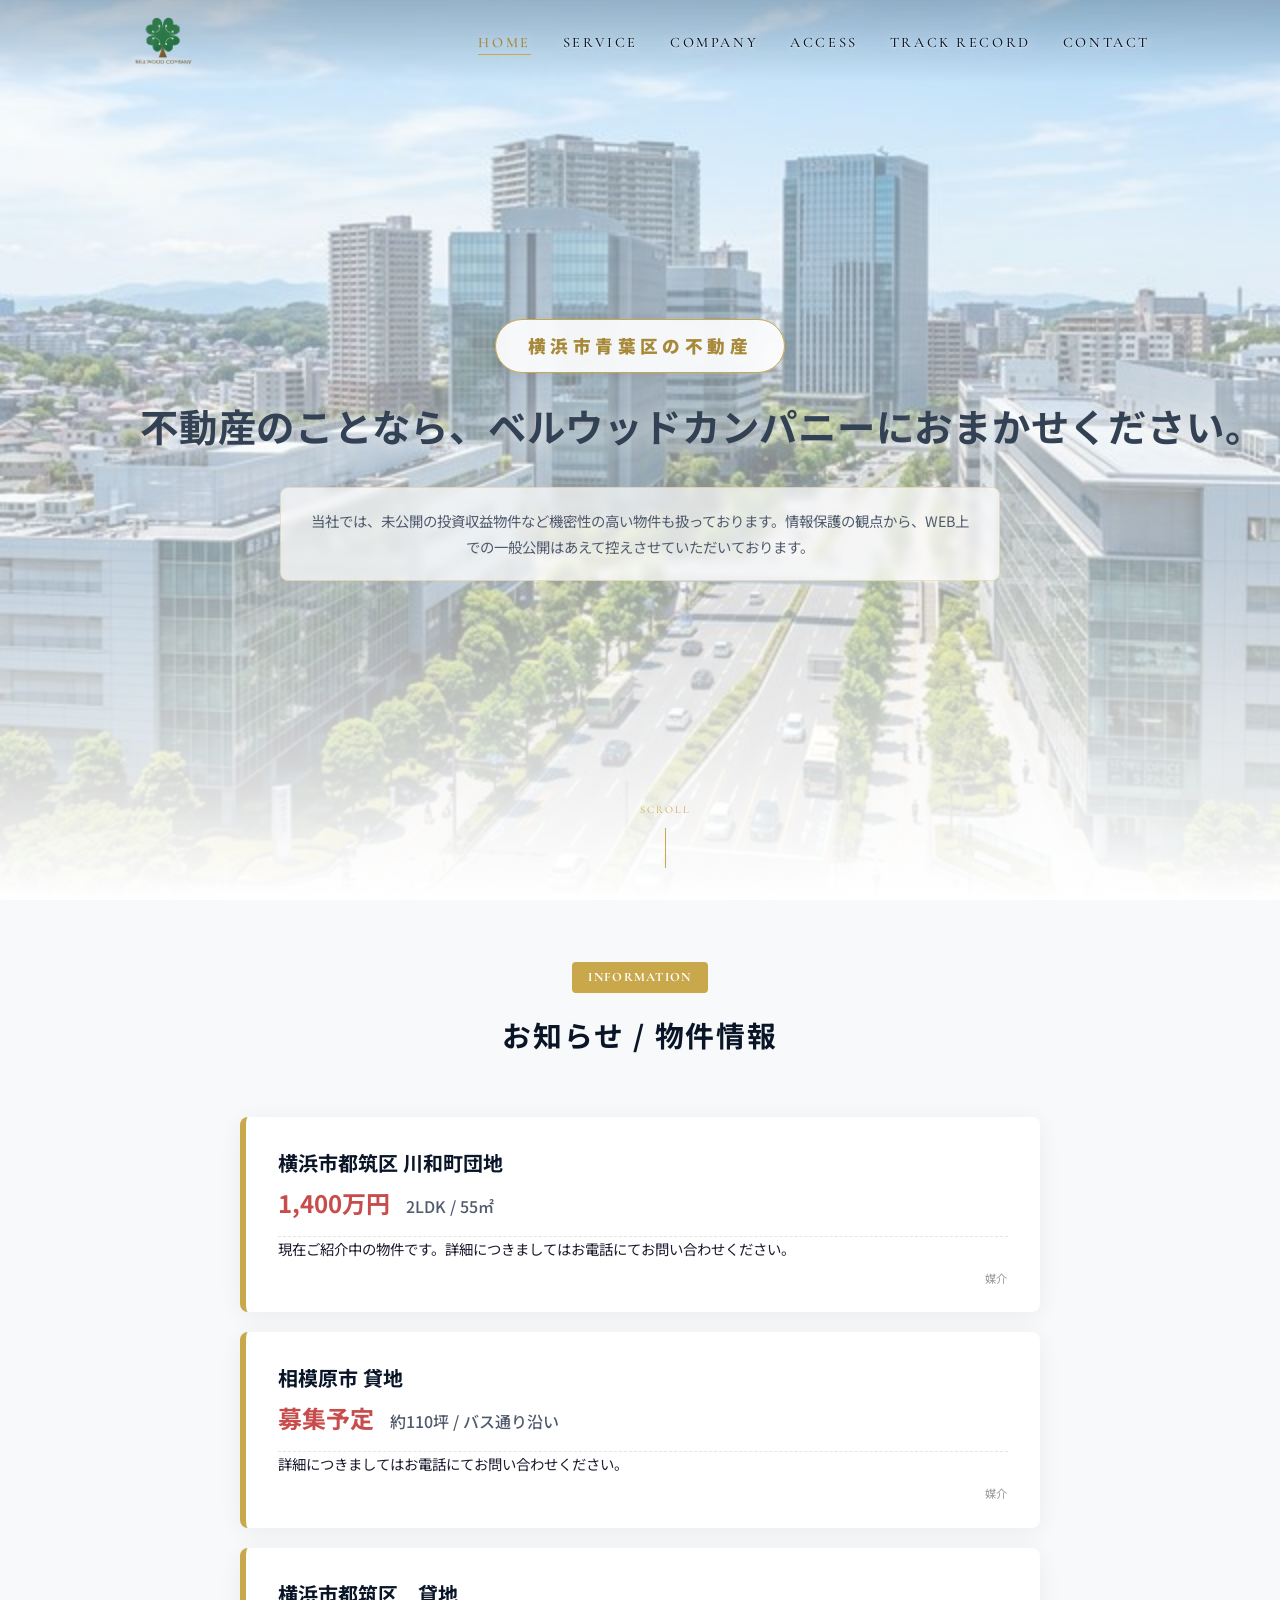
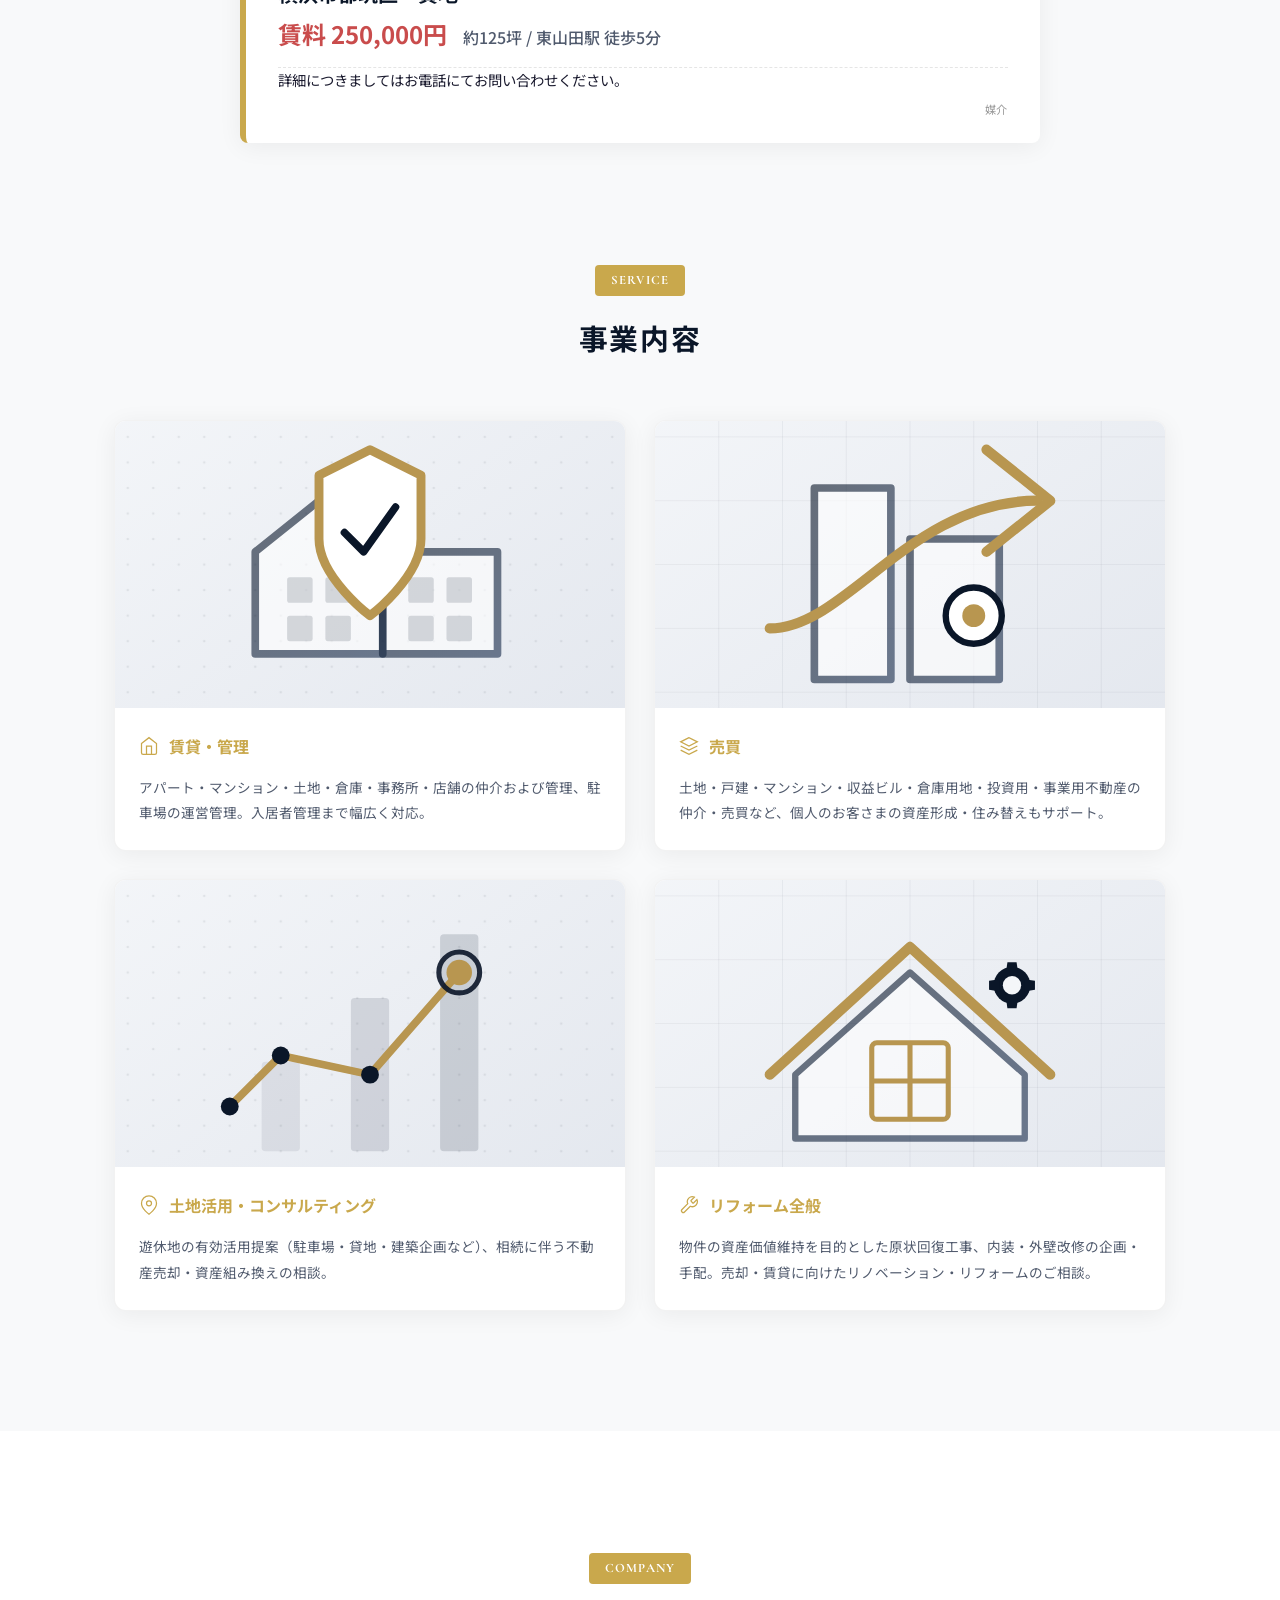
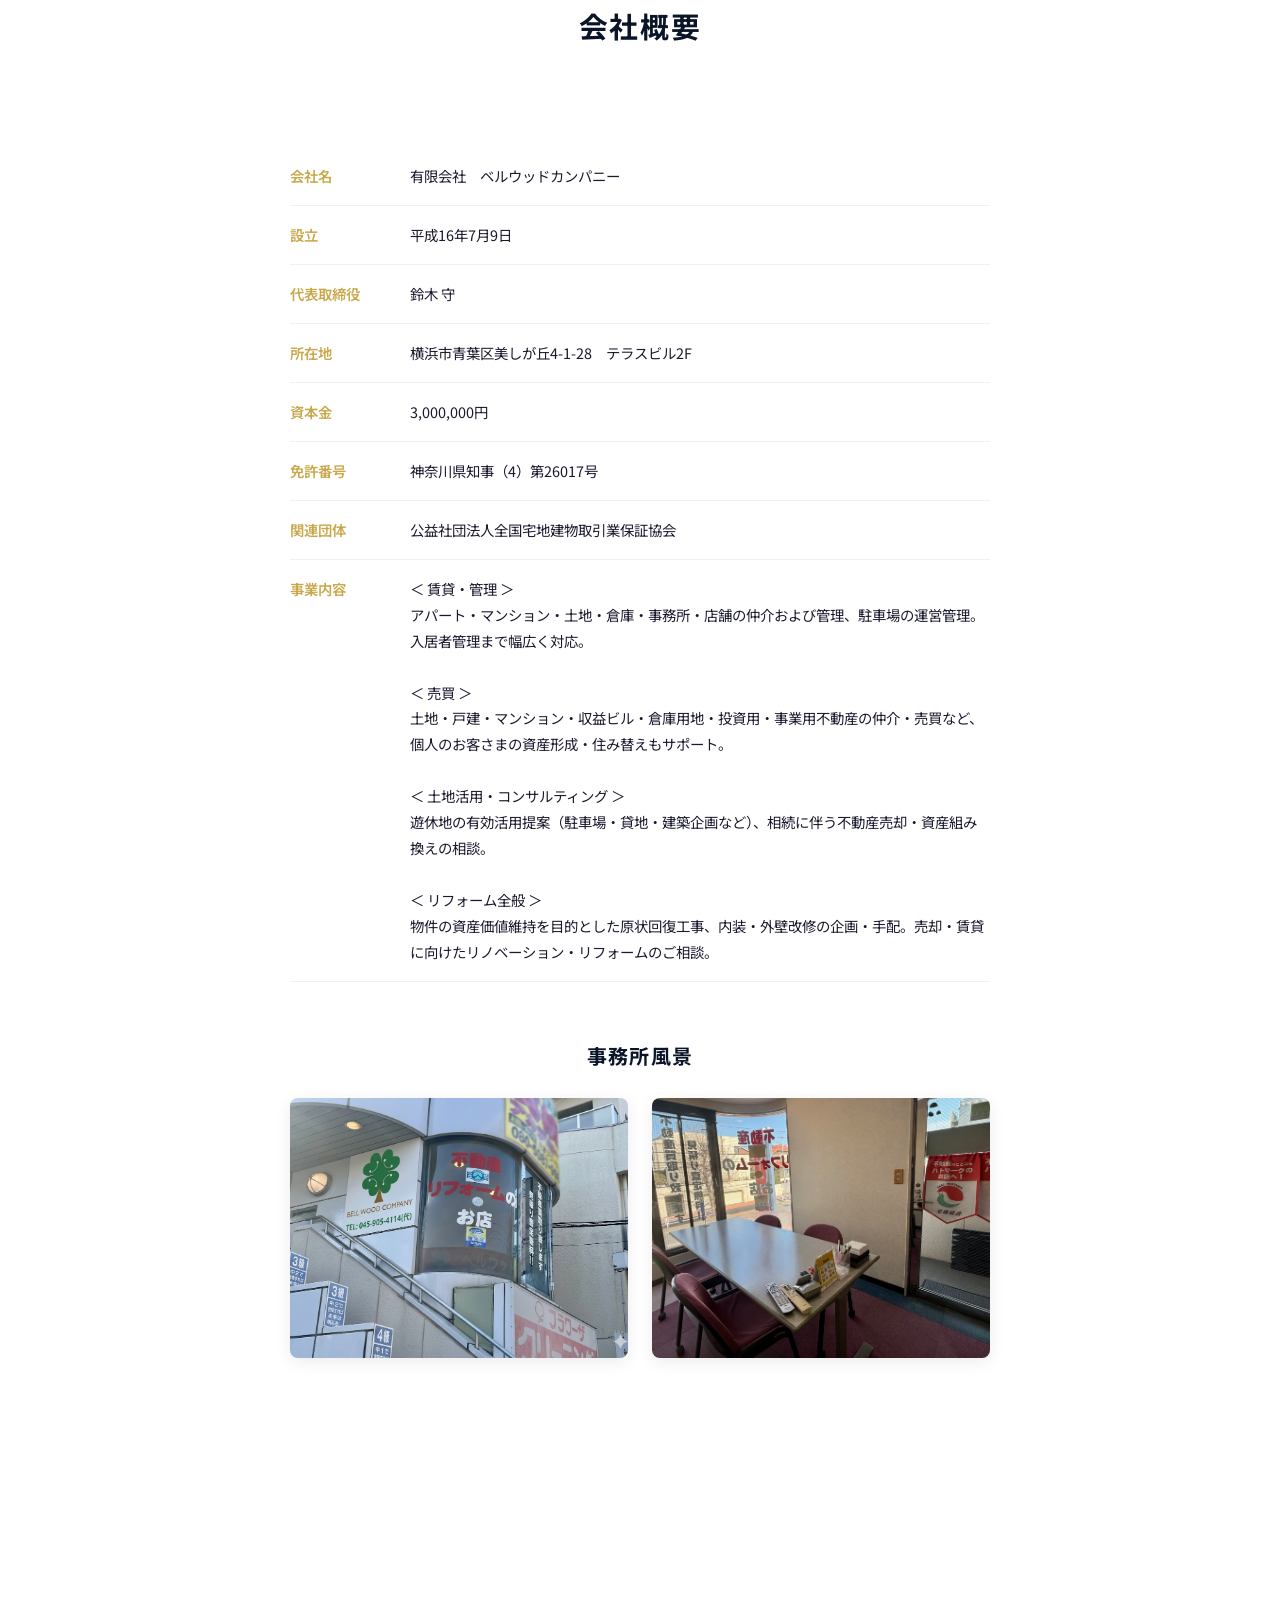
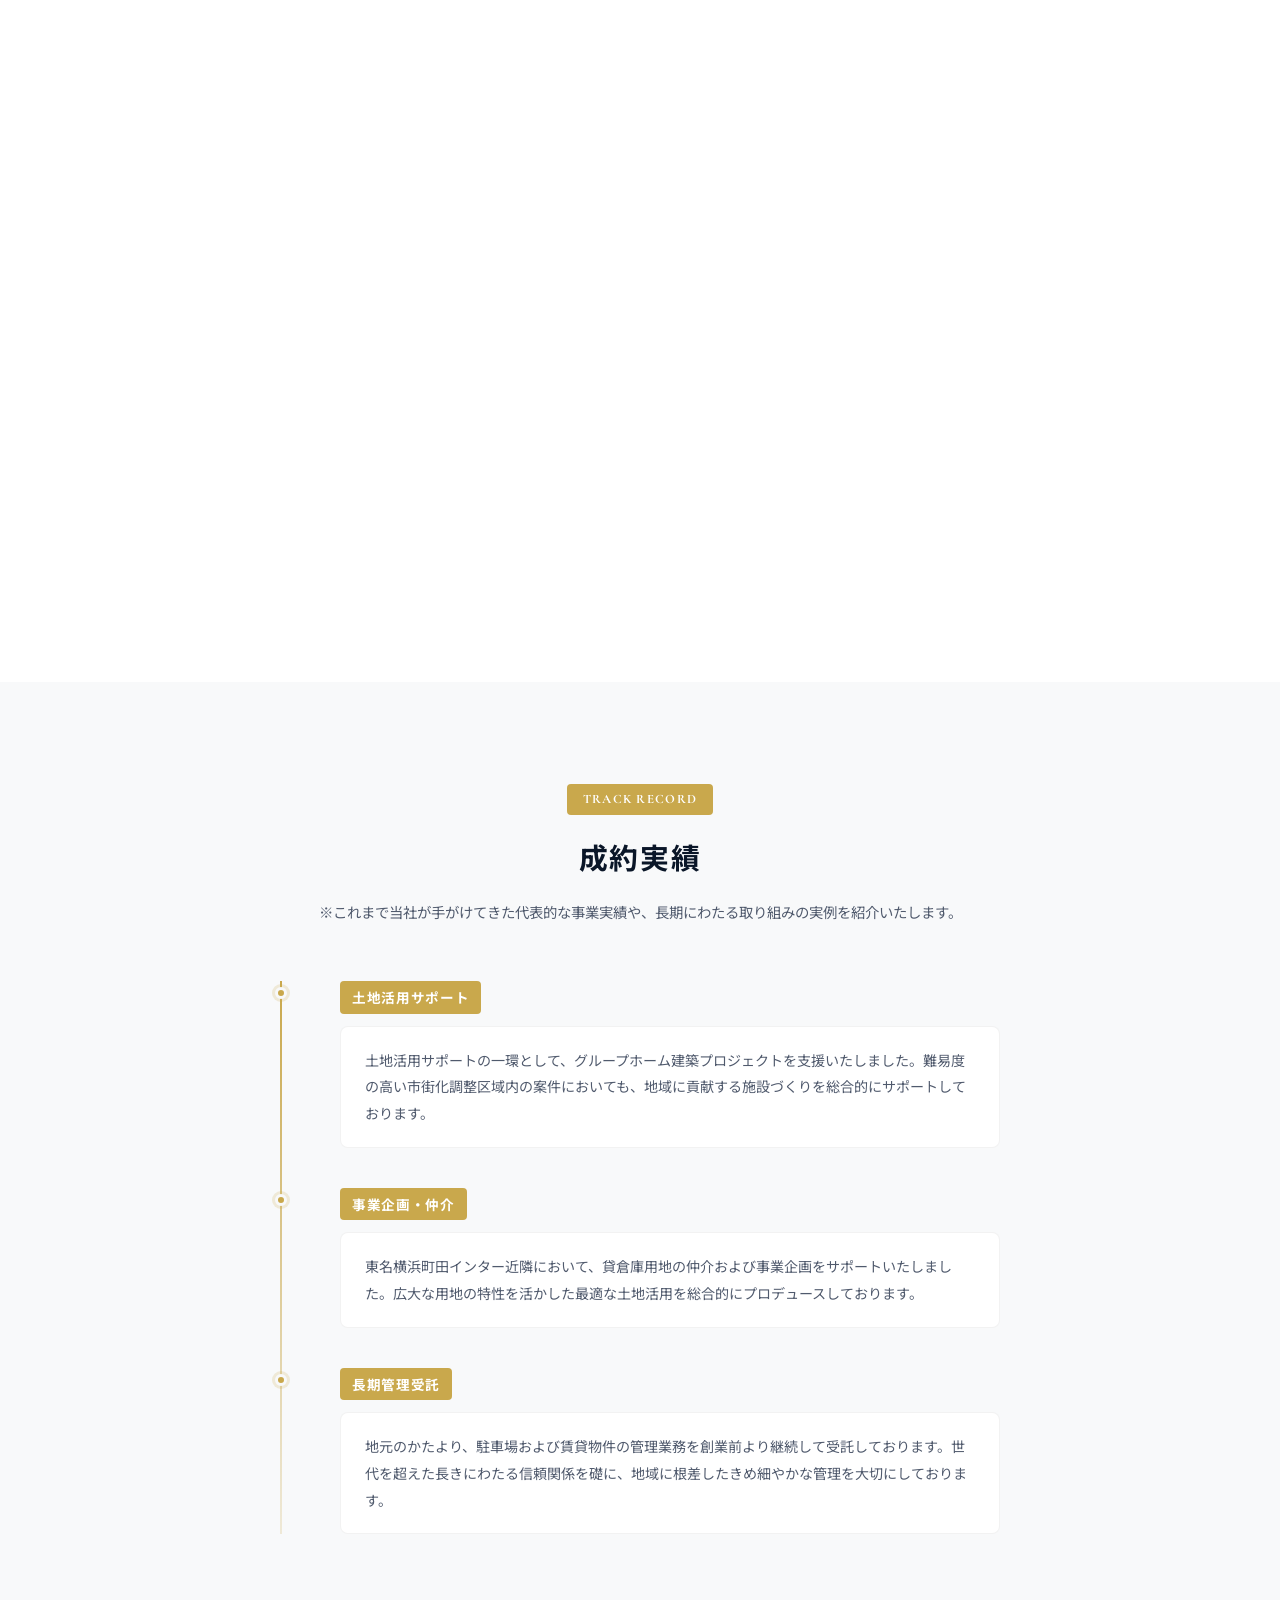
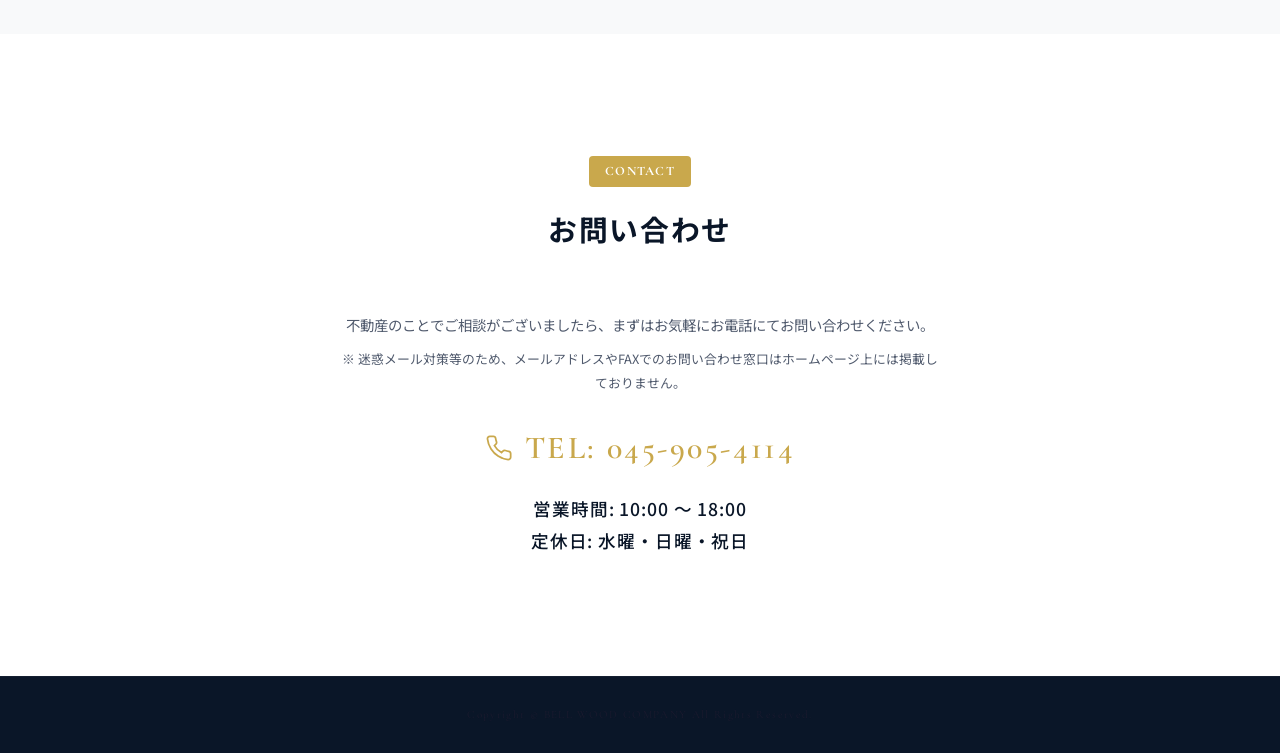
==== commit dab254e9: "Fix: PCビューでのナビゲーション左寄せバグとコンタクトセクションのおかしな改行を修正" ====
--- a/index.html
+++ b/index.html
@@ -121,20 +121,20 @@
         <span></span><span></span><span></span>
       </button>
 
+      <nav class="main-nav" id="mainNav">
+        <ul class="nav-list">
+          <li><a href="#home">HOME</a></li>
+          <li class="nav-item"><a href="#service" class="nav-link">SERVICE</a></li>
+          <li class="nav-brand"><a href="#company" class="nav-link">COMPANY</a></li>
+          <li class="nav-item"><a href="#access" class="nav-link">ACCESS</a></li>
+          <li class="nav-item"><a href="#track-record" class="nav-link">TRACK RECORD</a></li>
+          <li class="nav-item"><a href="#contact" class="nav-link">CONTACT</a></li>
+        </ul>
+      </nav>
     </div>
   </header>
   
   <div class="nav-overlay" id="navOverlay"></div>
-  <nav class="main-nav" id="mainNav">
-    <ul class="nav-list">
-      <li><a href="#home">HOME</a></li>
-      <li class="nav-item"><a href="#service" class="nav-link">SERVICE</a></li>
-      <li class="nav-brand"><a href="#company" class="nav-link">COMPANY</a></li>
-      <li class="nav-item"><a href="#access" class="nav-link">ACCESS</a></li>
-      <li class="nav-item"><a href="#track-record" class="nav-link">TRACK RECORD</a></li>
-      <li class="nav-item"><a href="#contact" class="nav-link">CONTACT</a></li>
-    </ul>
-  </nav>
 
   <main>
 
@@ -453,9 +453,9 @@
 
       <div class="fade-in">
         <p class="contact-notice">
-          <span class="keep-together">不動産のことで</span><span class="keep-together">ご相談がございましたら、</span><span class="keep-together">まずはお気軽にお電話にて</span><span class="keep-together">お問い合わせください。</span><br>
+          不動産のことでご相談がございましたら、まずはお気軽にお電話にてお問い合わせください。<br>
           <span style="font-size: 0.8rem; color: var(--text-sub); display: block; margin-top: 8px;">
-            ※ <span class="keep-together">迷惑メール対策等のため、</span><span class="keep-together">メールアドレスやFAXでの</span><span class="keep-together">お問い合わせ窓口は</span><span class="keep-together">ホームページ上には</span><span class="keep-together">掲載しておりません。</span>
+            ※ 迷惑メール対策等のため、メールアドレスやFAXでのお問い合わせ窓口はホームページ上には掲載しておりません。
           </span>
         </p>
         <a href="tel:045-905-4114" class="contact-tel">
@@ -478,6 +478,6 @@
     </div>
   </footer>
 
-  <script src="script.js?v=5.0"></script>
+  <script src="script.js?v=5.1"></script>
 </body>
 </html>
--- a/style.css
+++ b/style.css
@@ -135,7 +135,7 @@
   top: 0;
   left: 0;
   width: 100%;
-  z-index: 1000;
+  z-index: 1100;
   padding: 16px 0;
   transition: all 0.4s var(--ease);
   background: linear-gradient(to bottom, rgba(0, 0, 0, 0.2) 0%, rgba(0, 0, 0, 0) 100%);
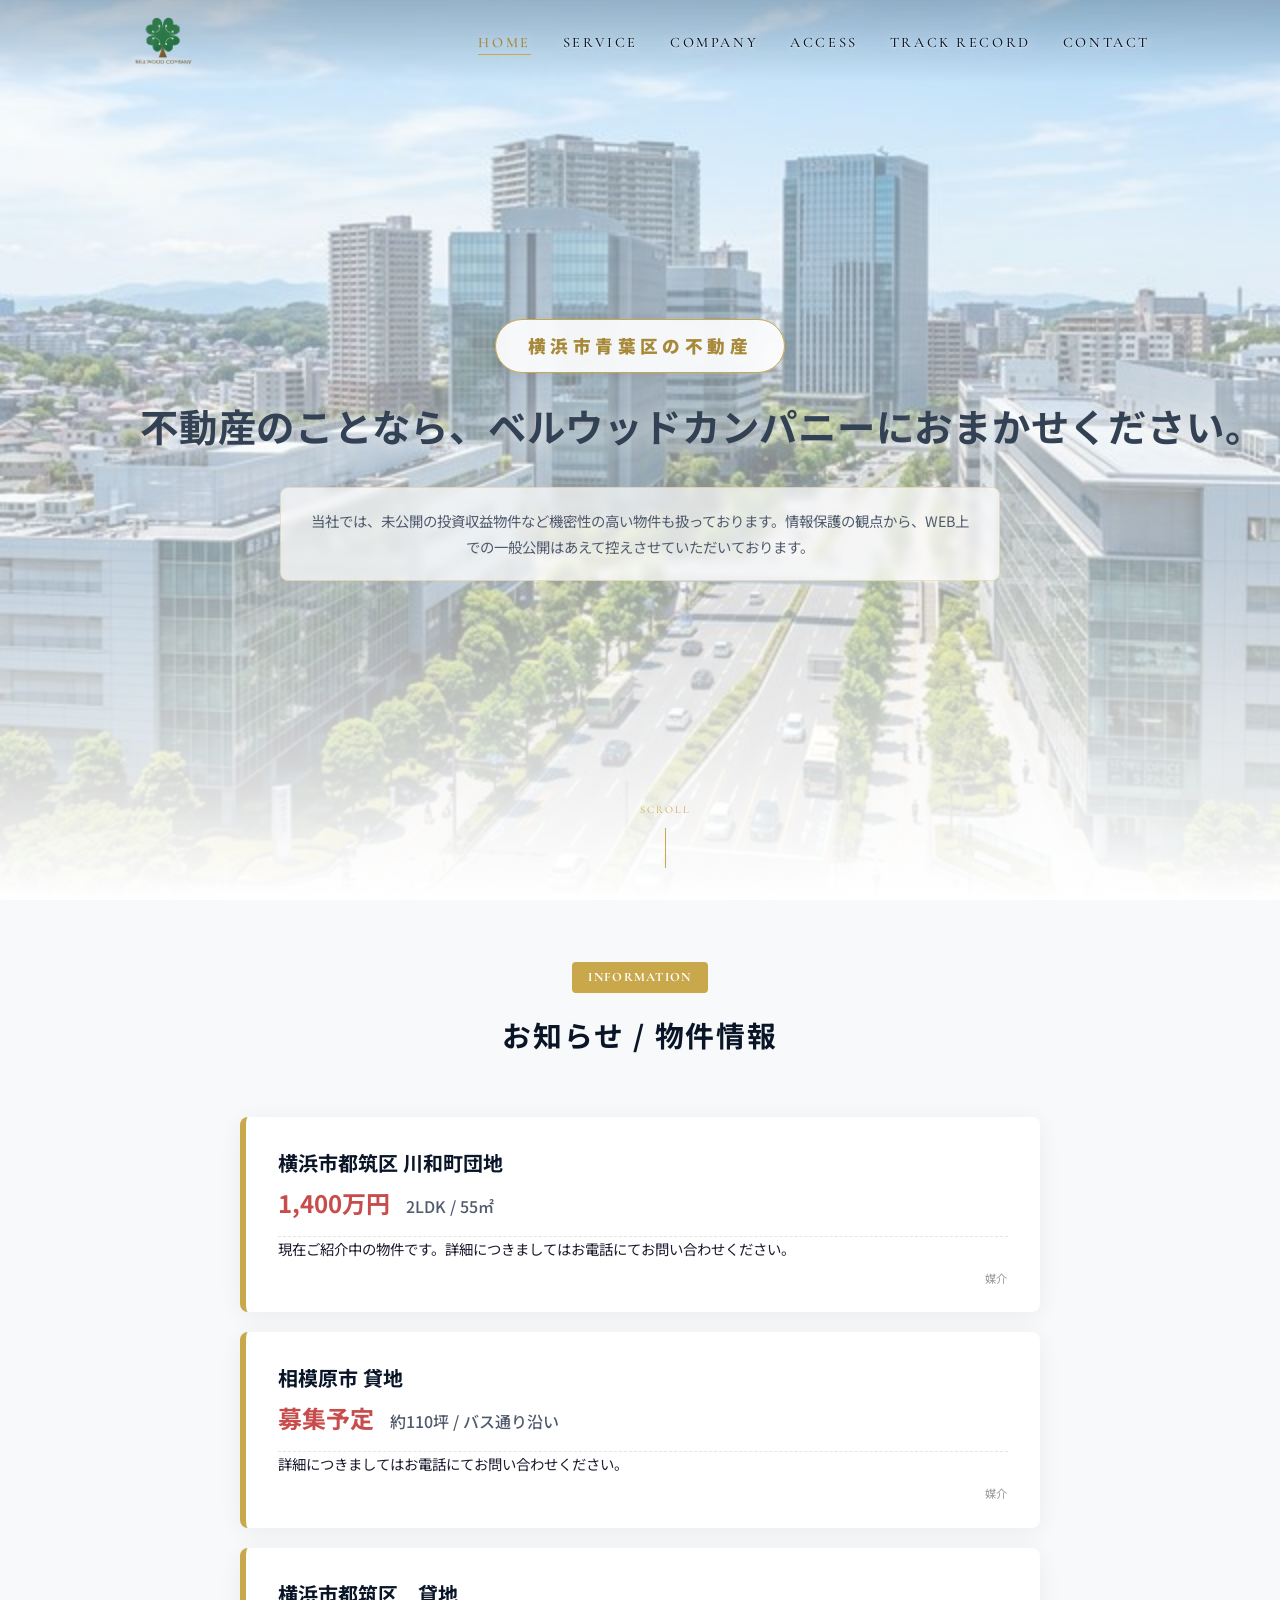
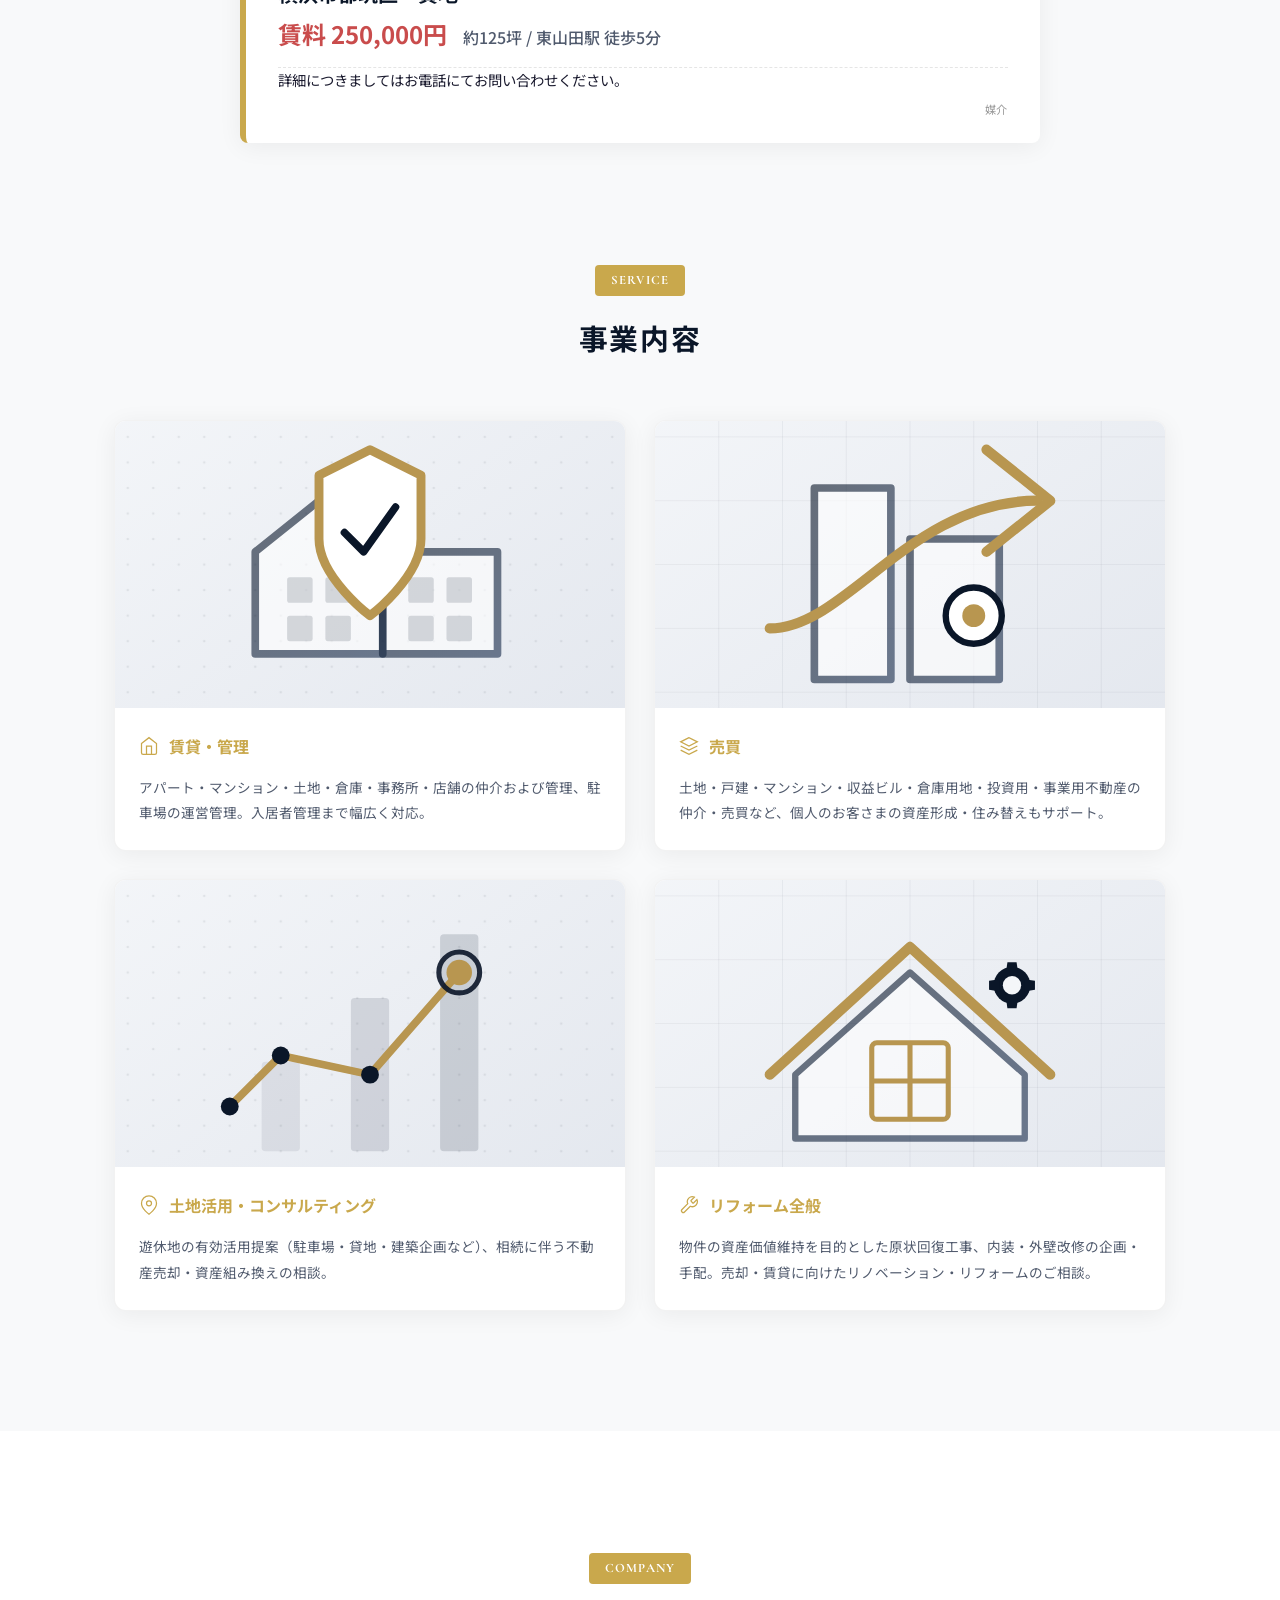
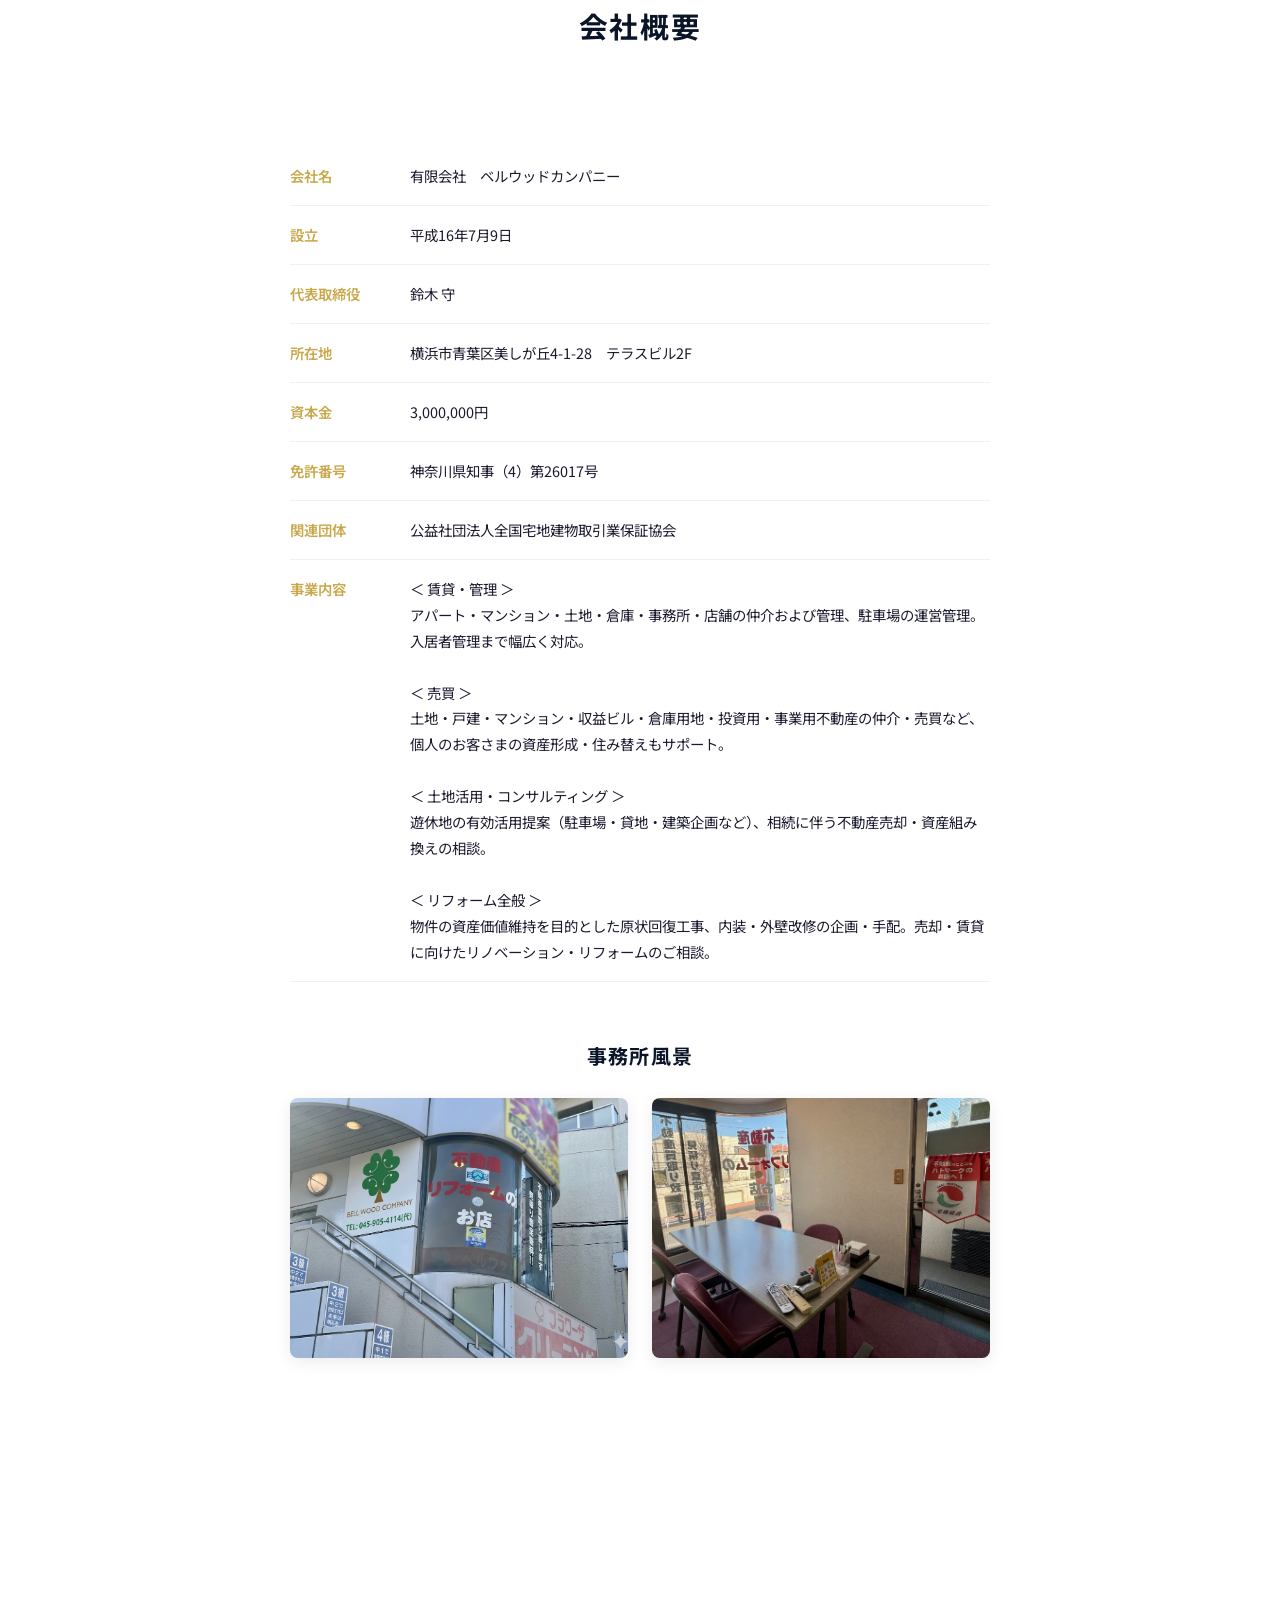
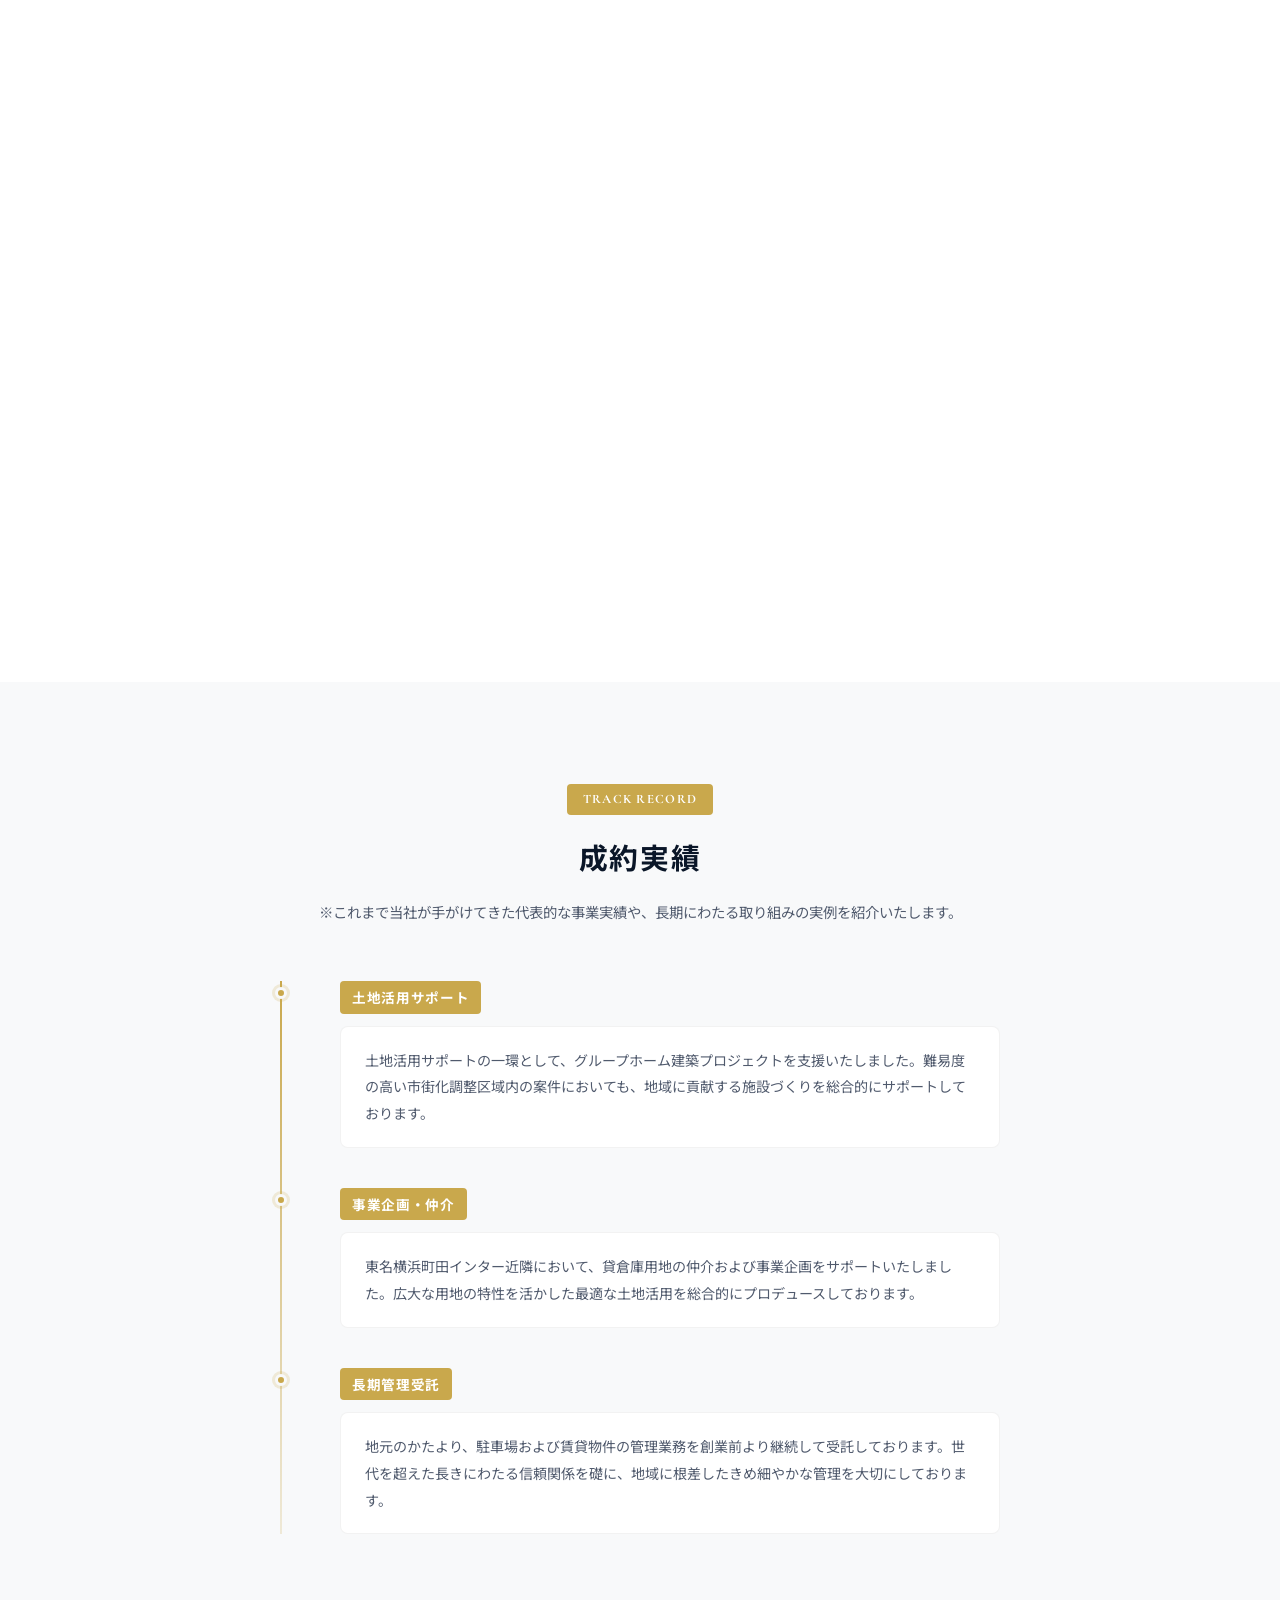
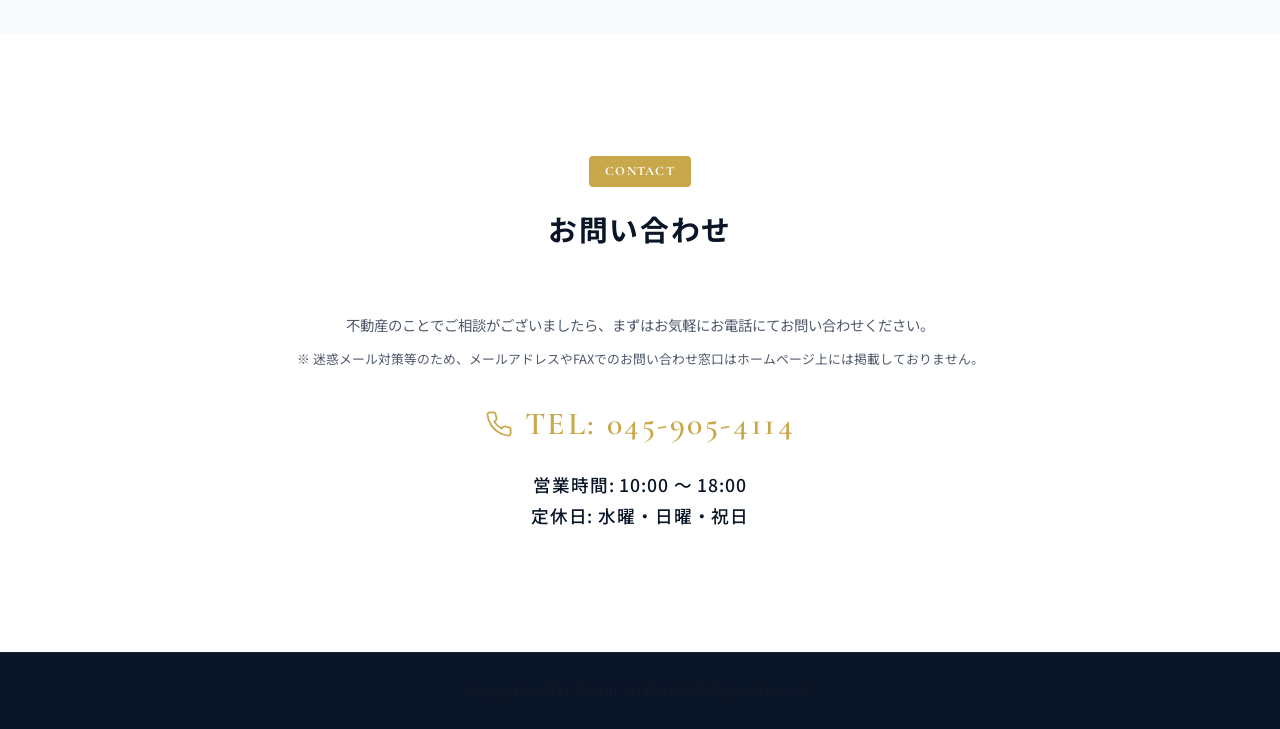
==== commit 907227a9: "Fix: PC画面におけるコンタクトセクションの一文字だけはみ出して改行してしまう表示崩れを修正（max-width制限緩和）" ====
--- a/index.html
+++ b/index.html
@@ -478,6 +478,6 @@
     </div>
   </footer>
 
-  <script src="script.js?v=5.1"></script>
+  <script src="script.js?v=5.2"></script>
 </body>
 </html>
--- a/style.css
+++ b/style.css
@@ -814,7 +814,7 @@
   line-height: 1.9;
   color: var(--text-sub);
   margin-bottom: 24px;
-  max-width: 600px;
+  max-width: 800px;
   margin-left: auto;
   margin-right: auto;
 }
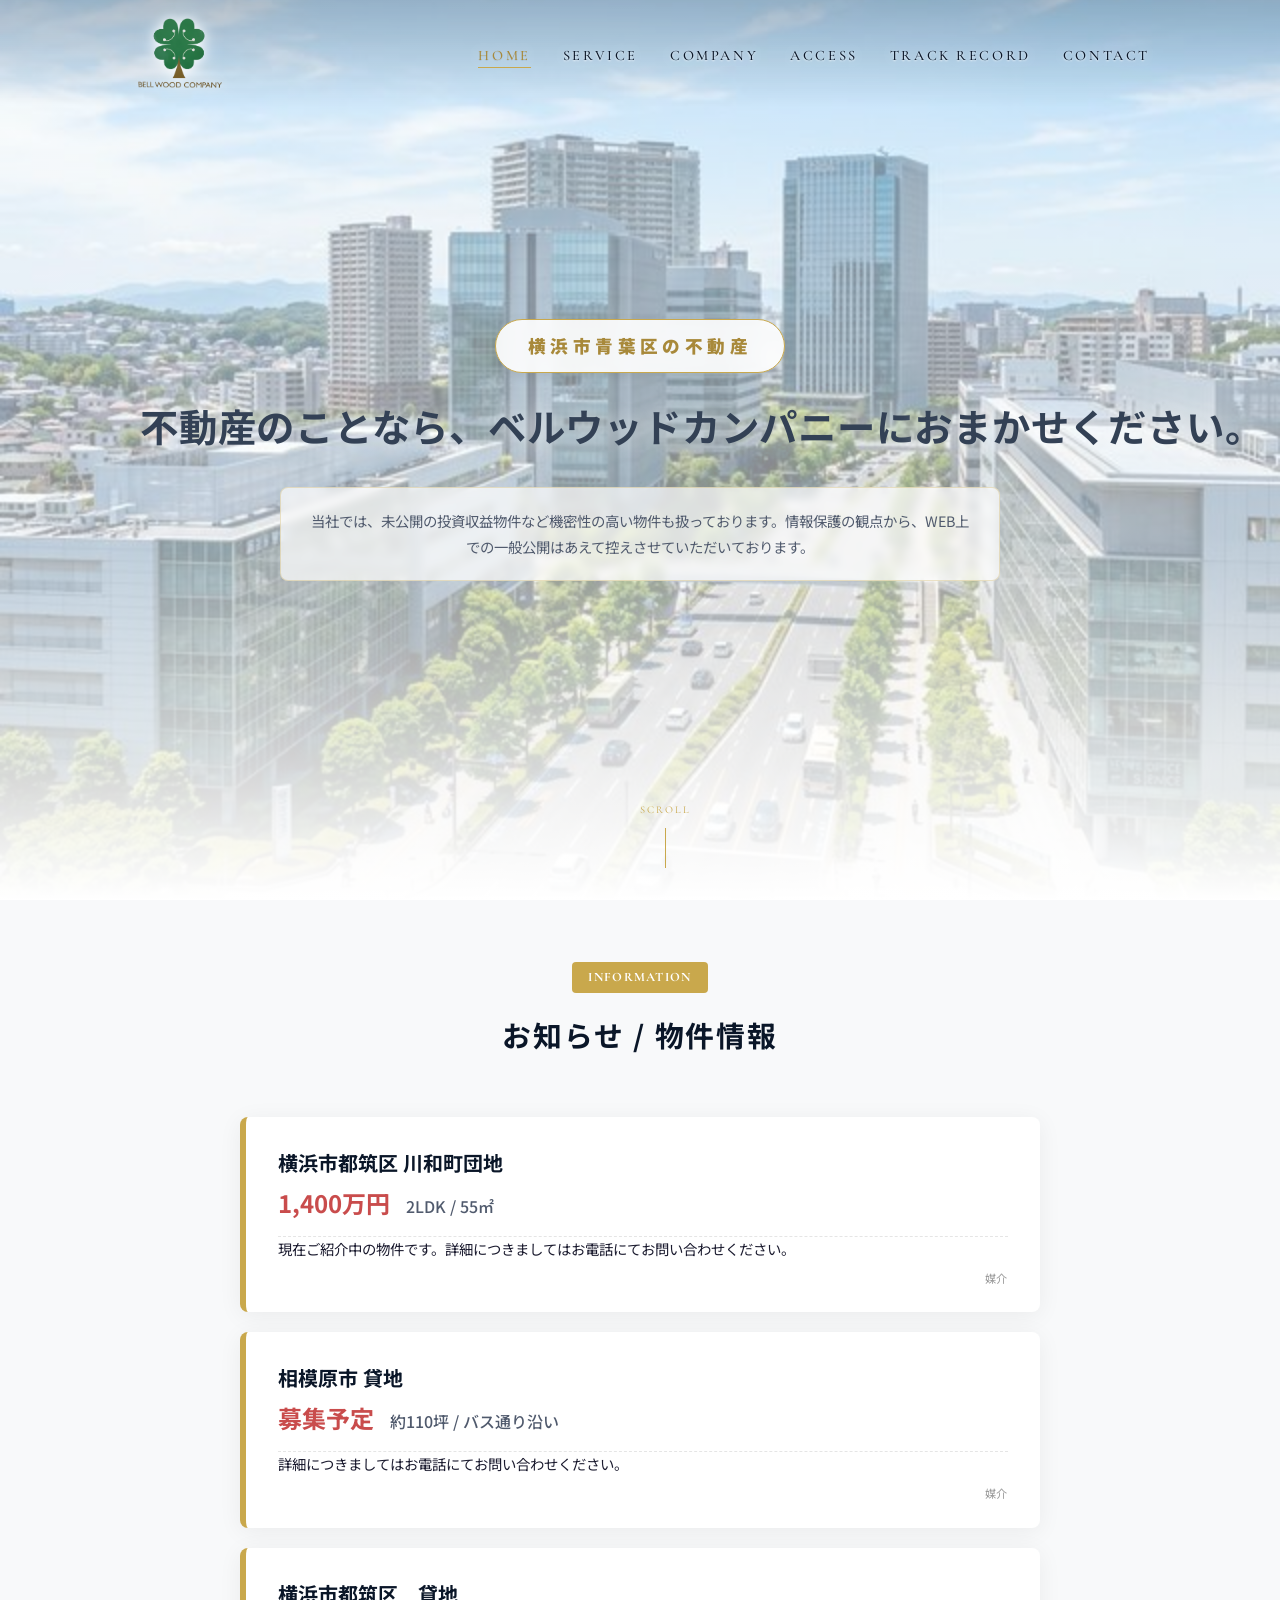
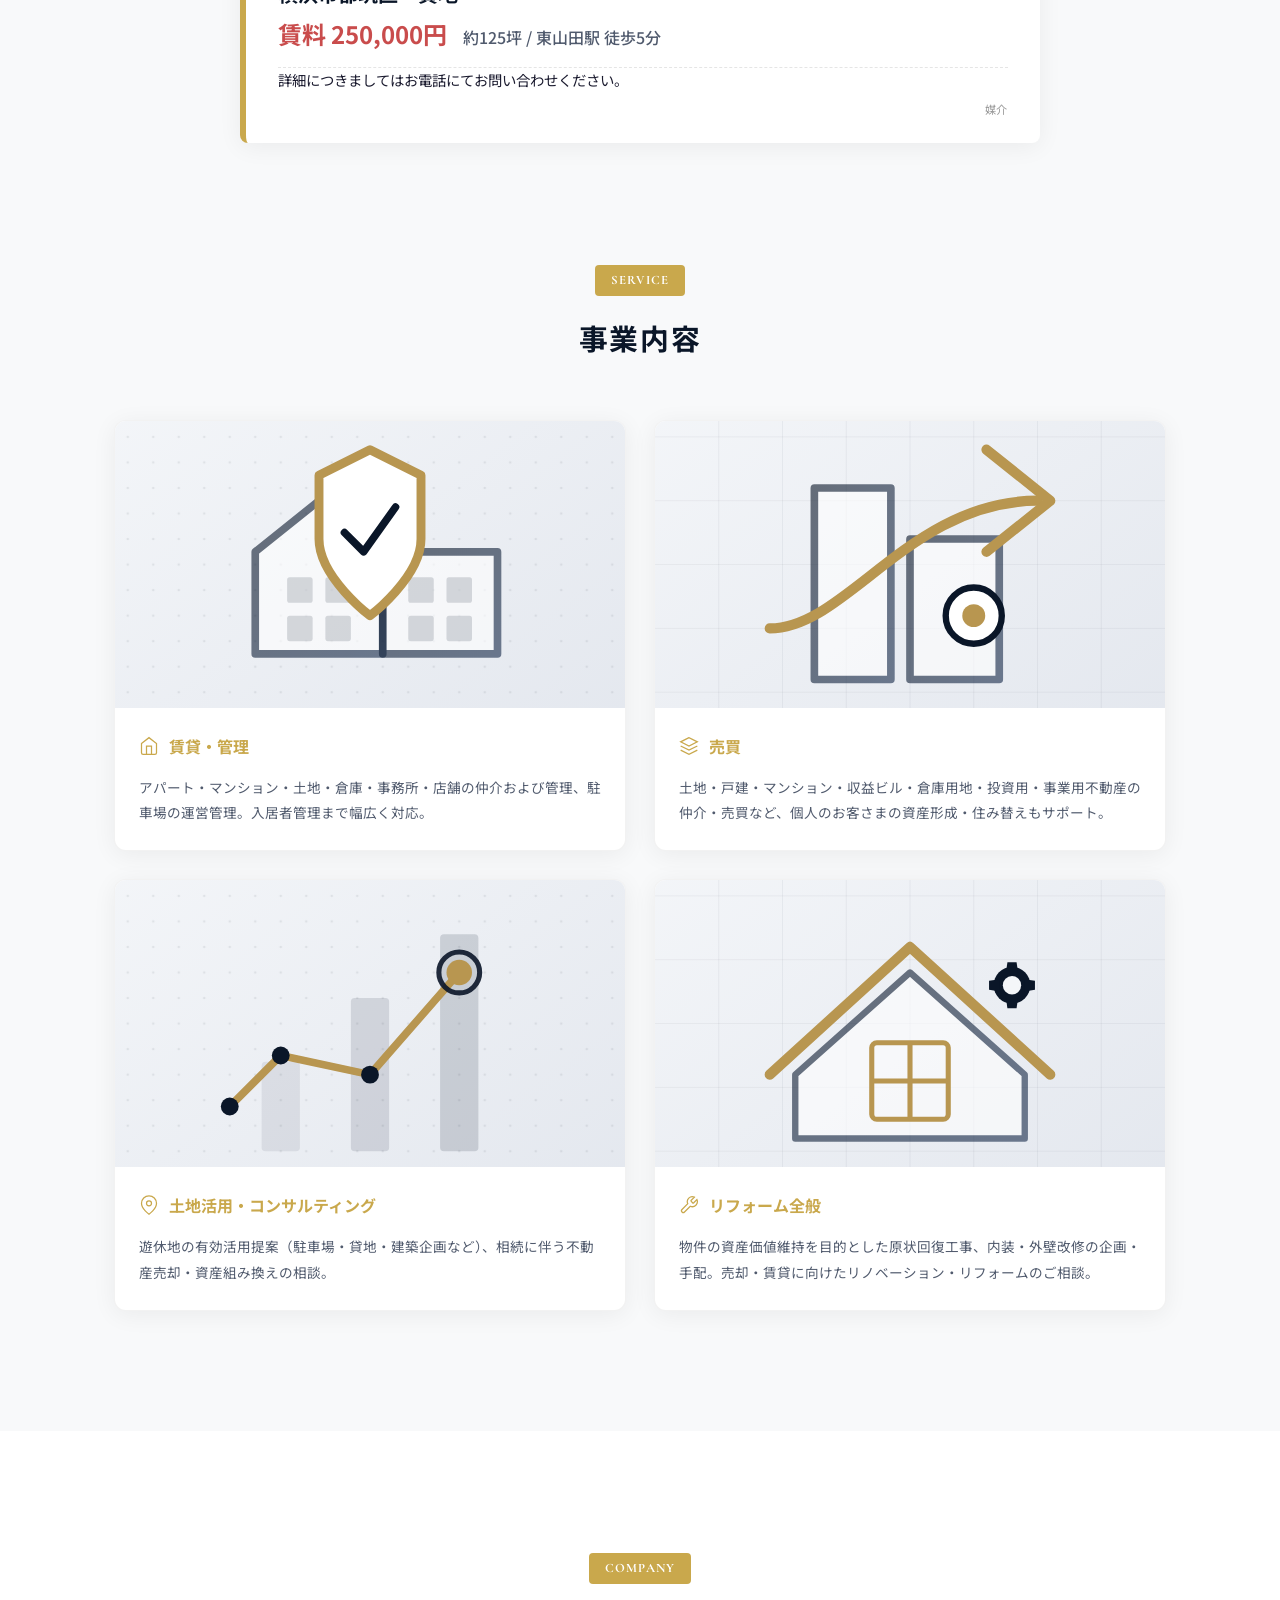
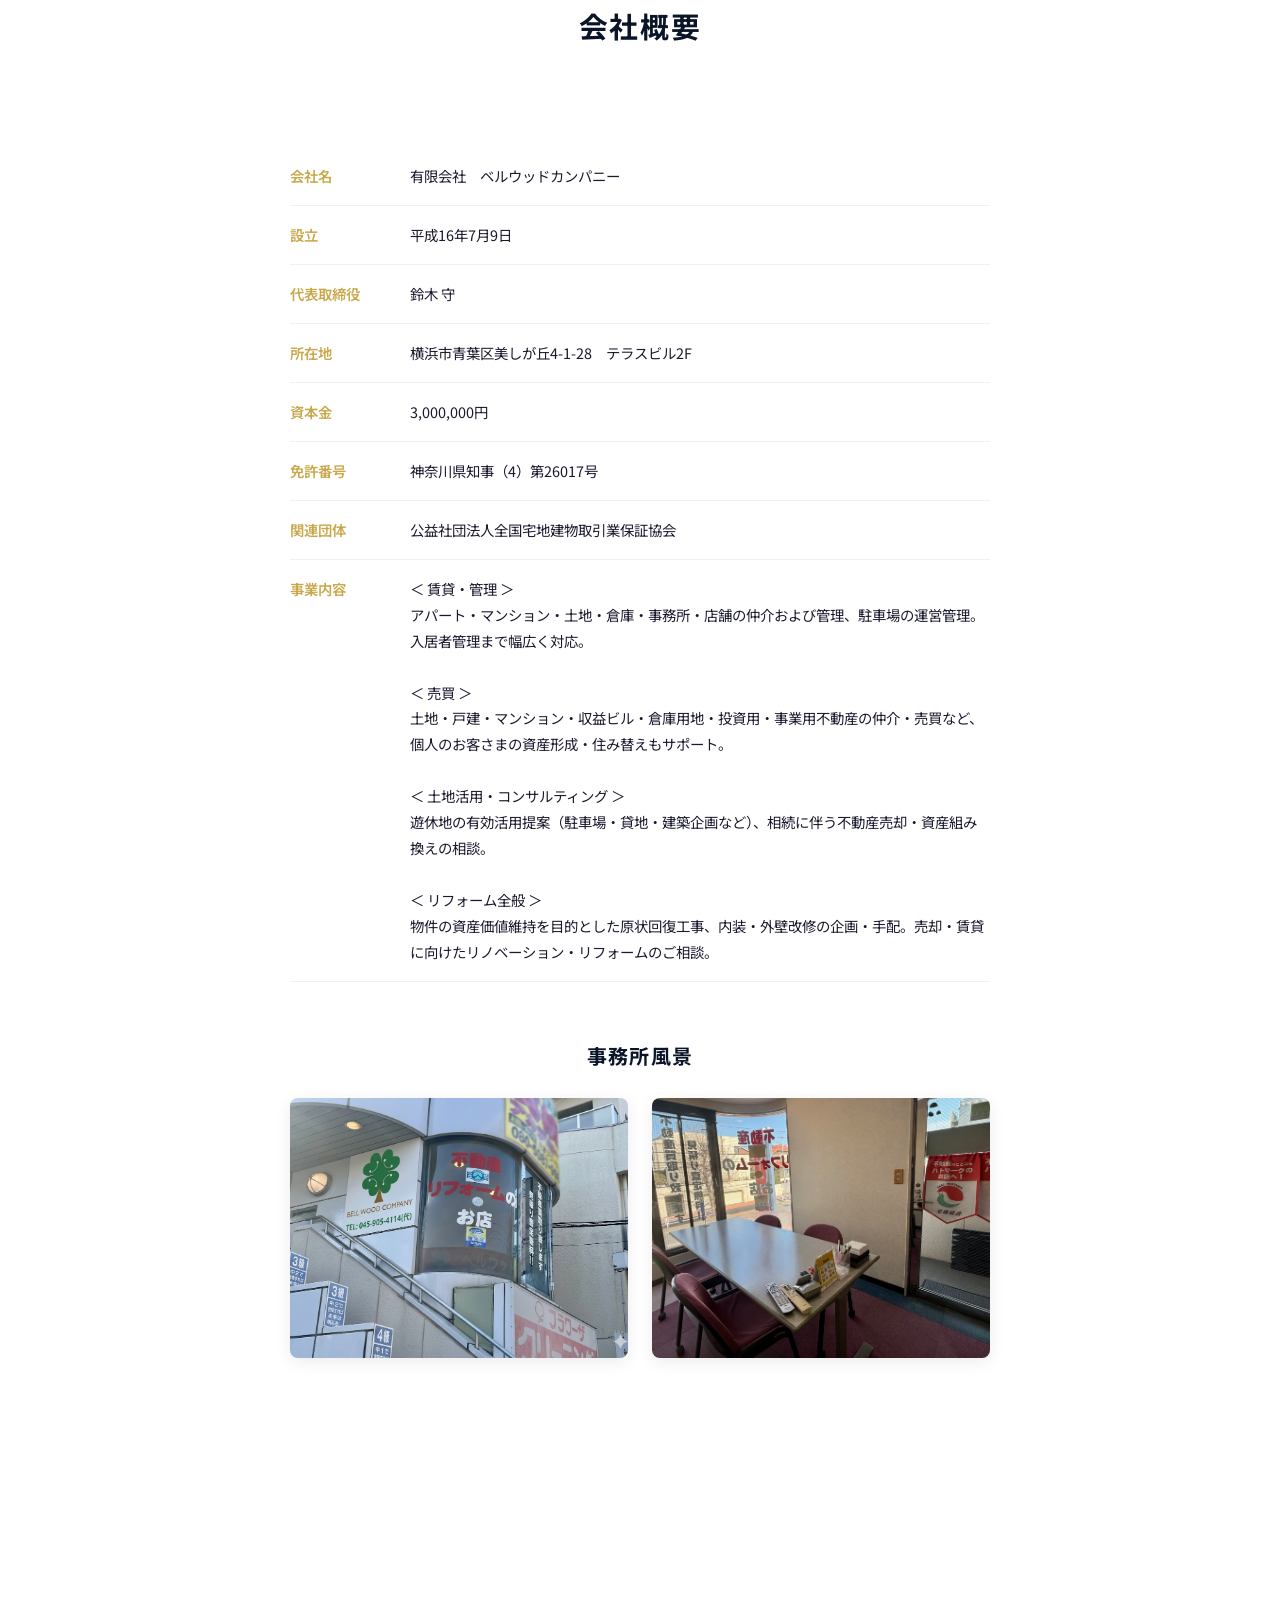
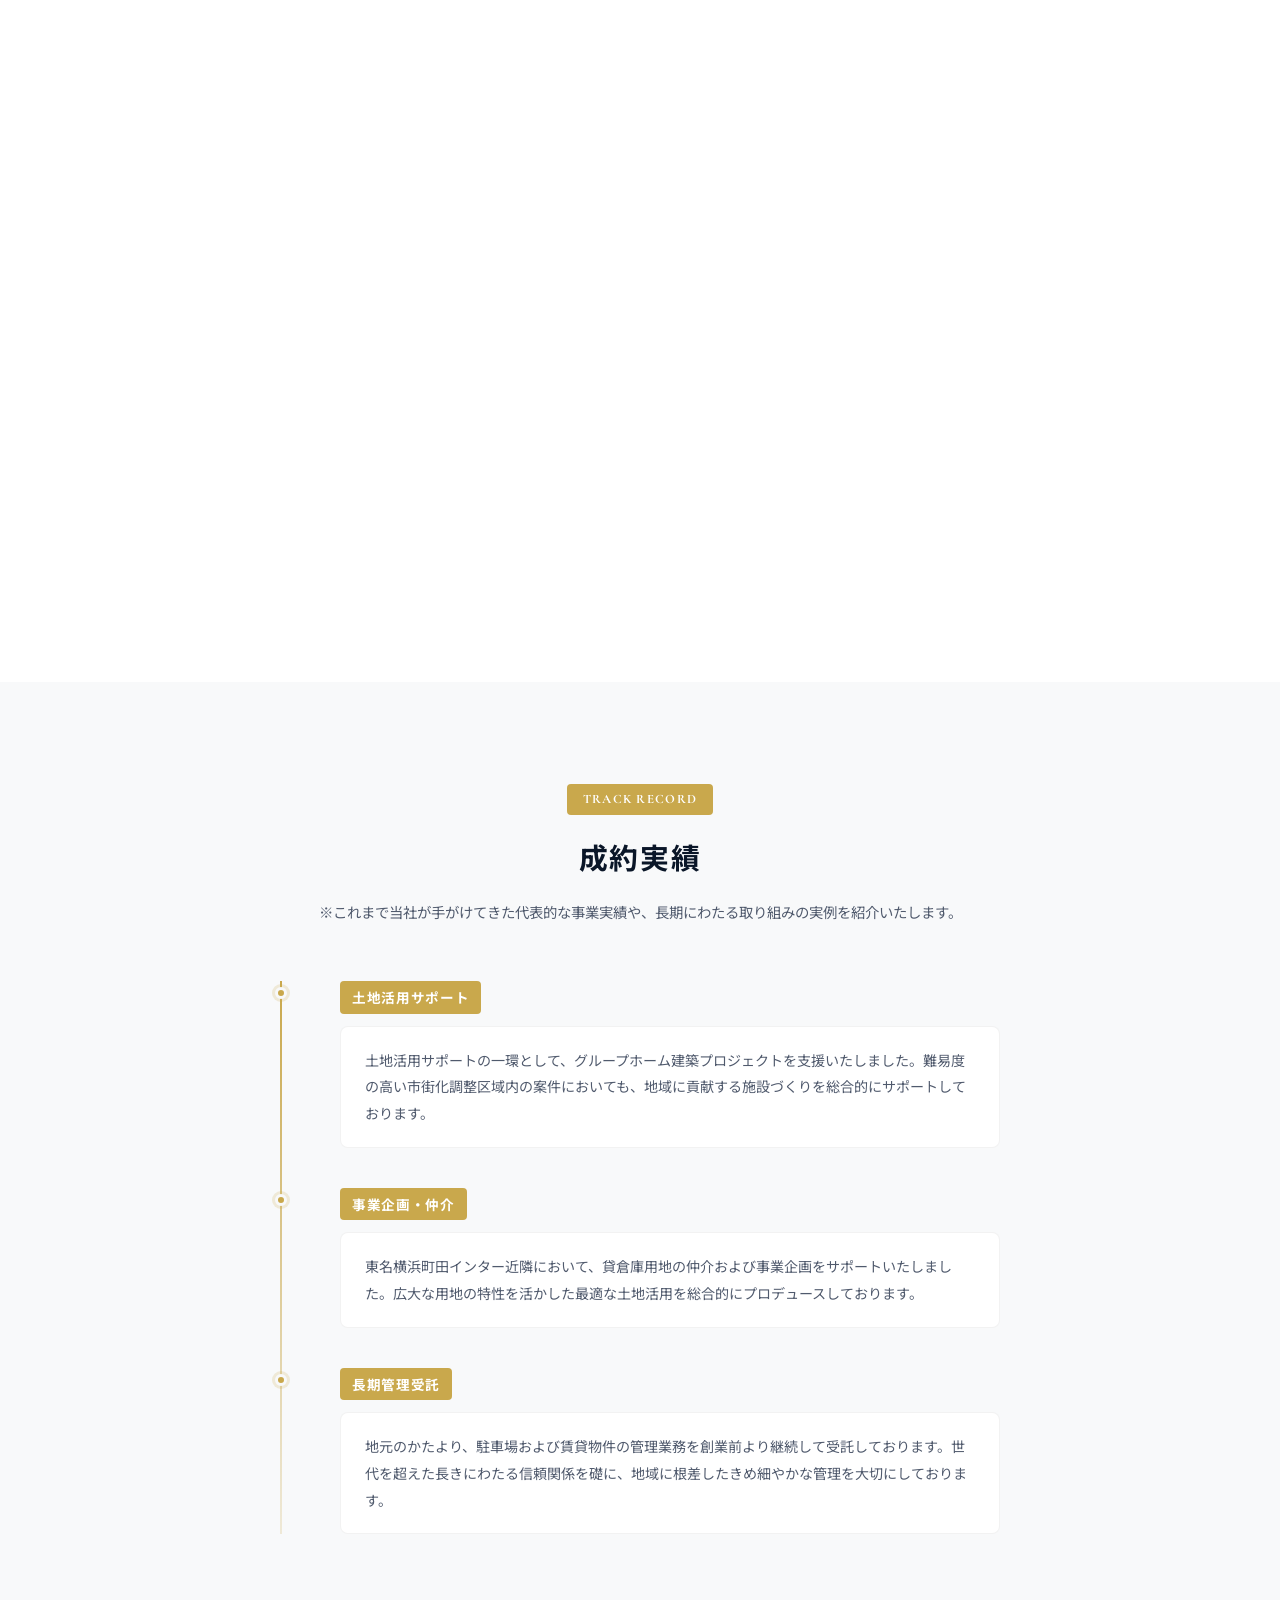
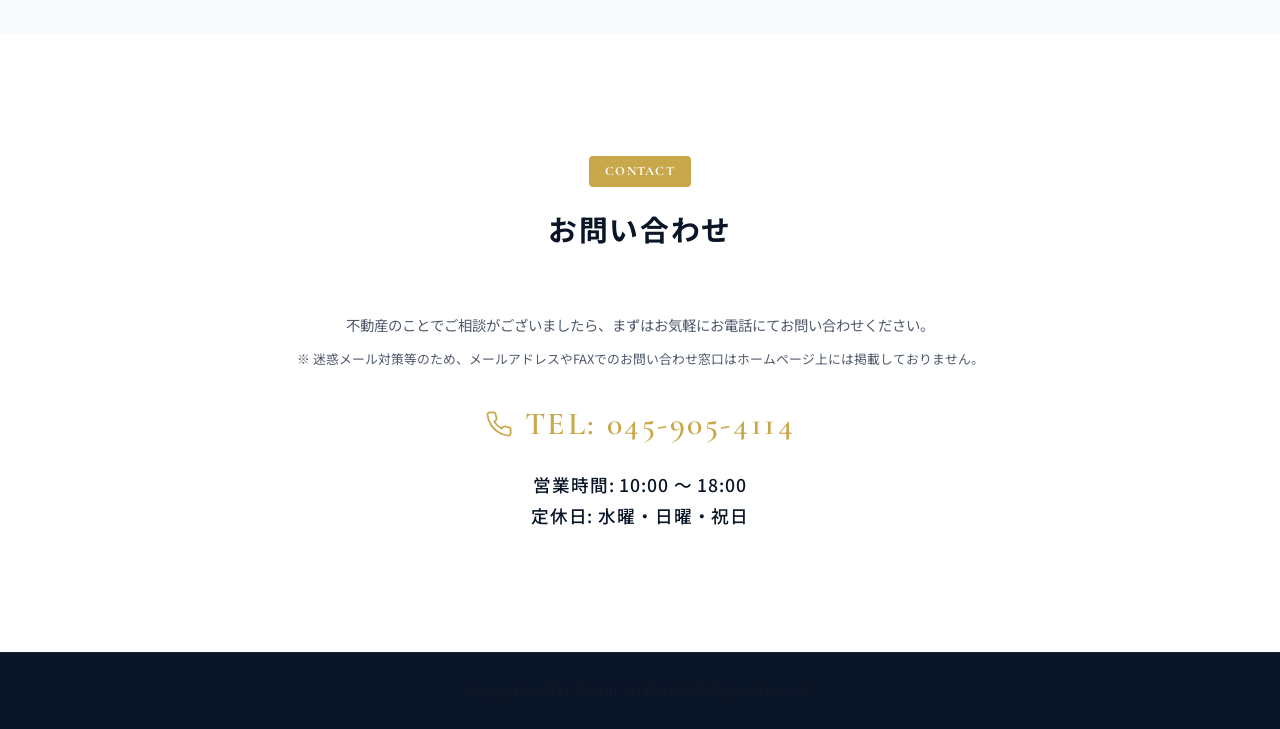
==== commit 1e998cb9: "Fix: ロゴ画像のサイズを拡大し、背景に溶け込まないよう白いdrop-shadowを追加して視認性向上" ====
--- a/index.html
+++ b/index.html
@@ -478,6 +478,6 @@
     </div>
   </footer>
 
-  <script src="script.js?v=5.2"></script>
+  <script src="script.js?v=5.3"></script>
 </body>
 </html>
--- a/style.css
+++ b/style.css
@@ -167,9 +167,13 @@
 }
 
 .logo-image {
-  height: 50px;
+  height: 75px;
   width: auto;
   flex-shrink: 0;
+  /* 背景の空に溶け込まないよう、ロゴ周囲に柔らかい白い光芒を付けて視認性を強化 */
+  filter: drop-shadow(0 0 6px rgba(255, 255, 255, 0.9)) 
+          drop-shadow(0 2px 10px rgba(255, 255, 255, 0.5));
+  transition: all 0.3s var(--ease);
 }
 
 .logo-text {
@@ -885,6 +889,10 @@
 
 /* モバイル (幅 767px 以下) */
 @media (max-width: 767px) {
+  .logo-image {
+    height: 60px; /* モバイル時は少し大きさを抑える */
+  }
+
   .hamburger {
     display: flex;
   }
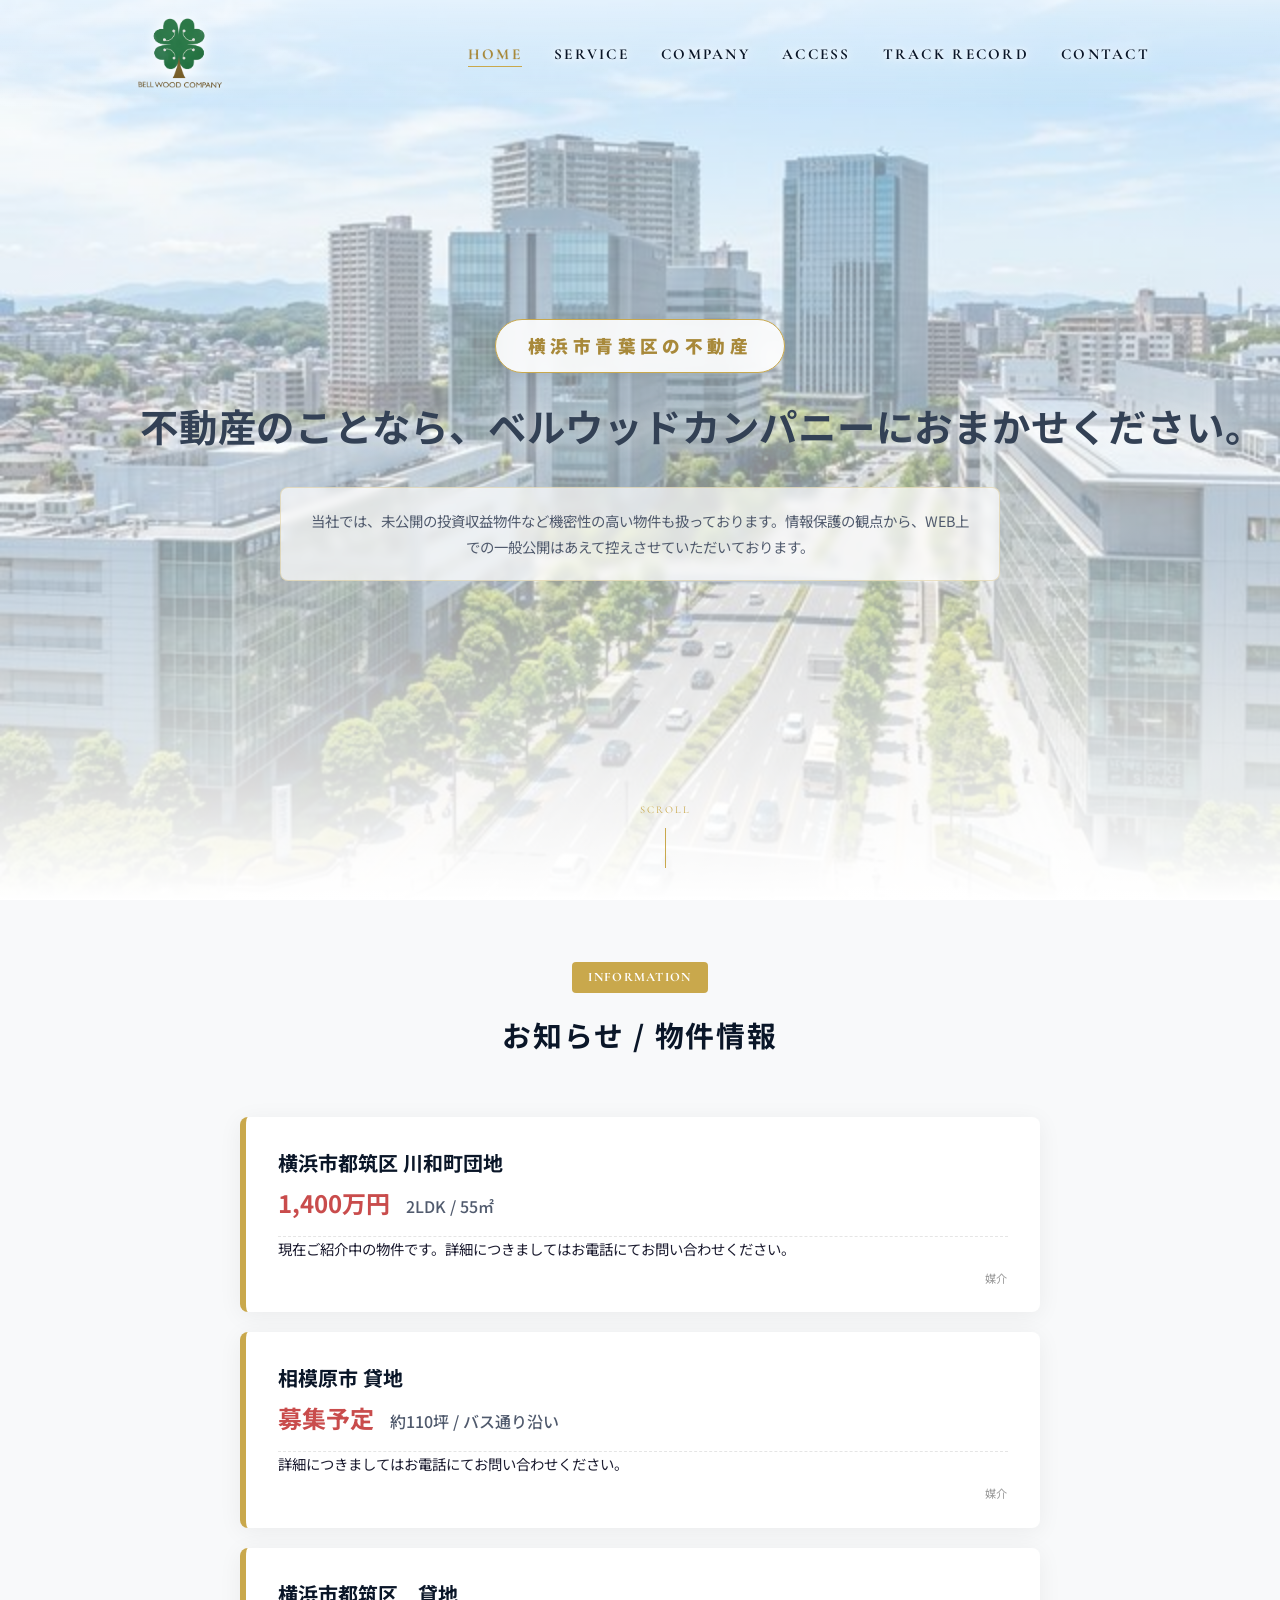
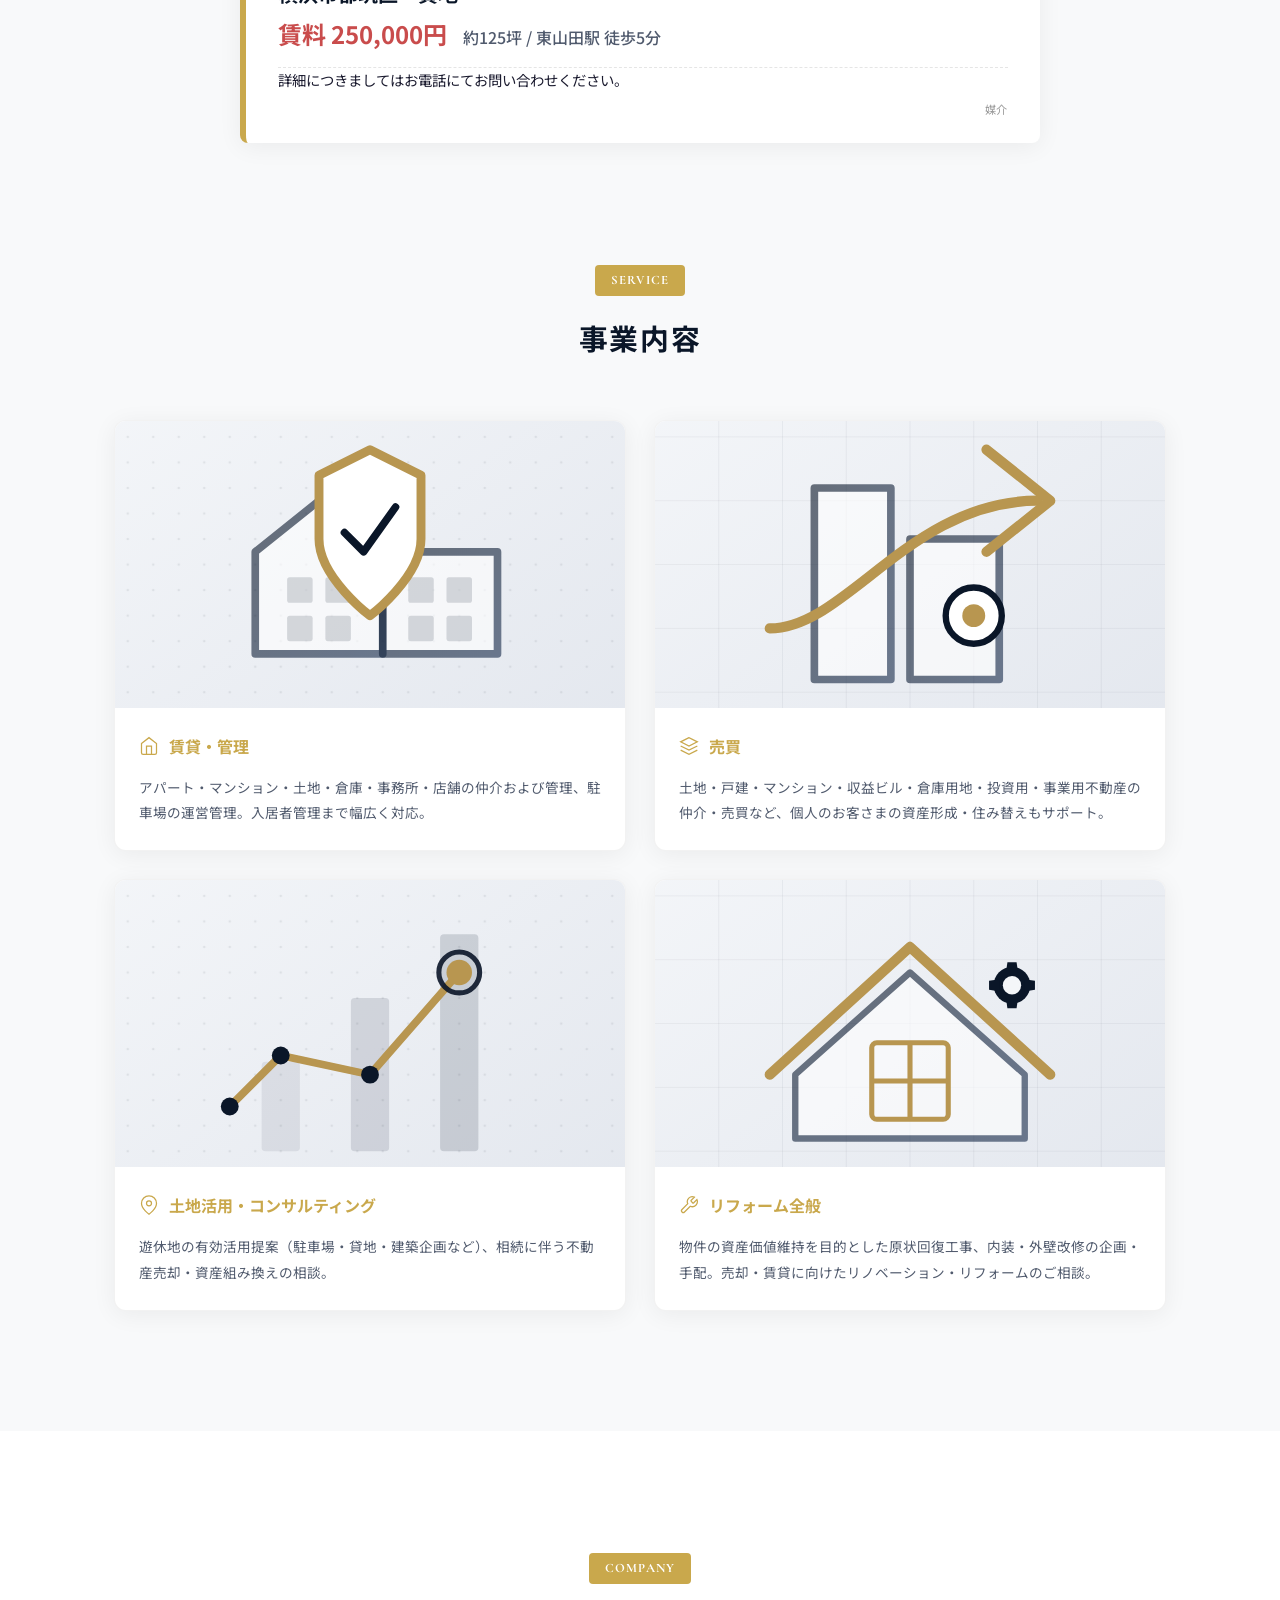
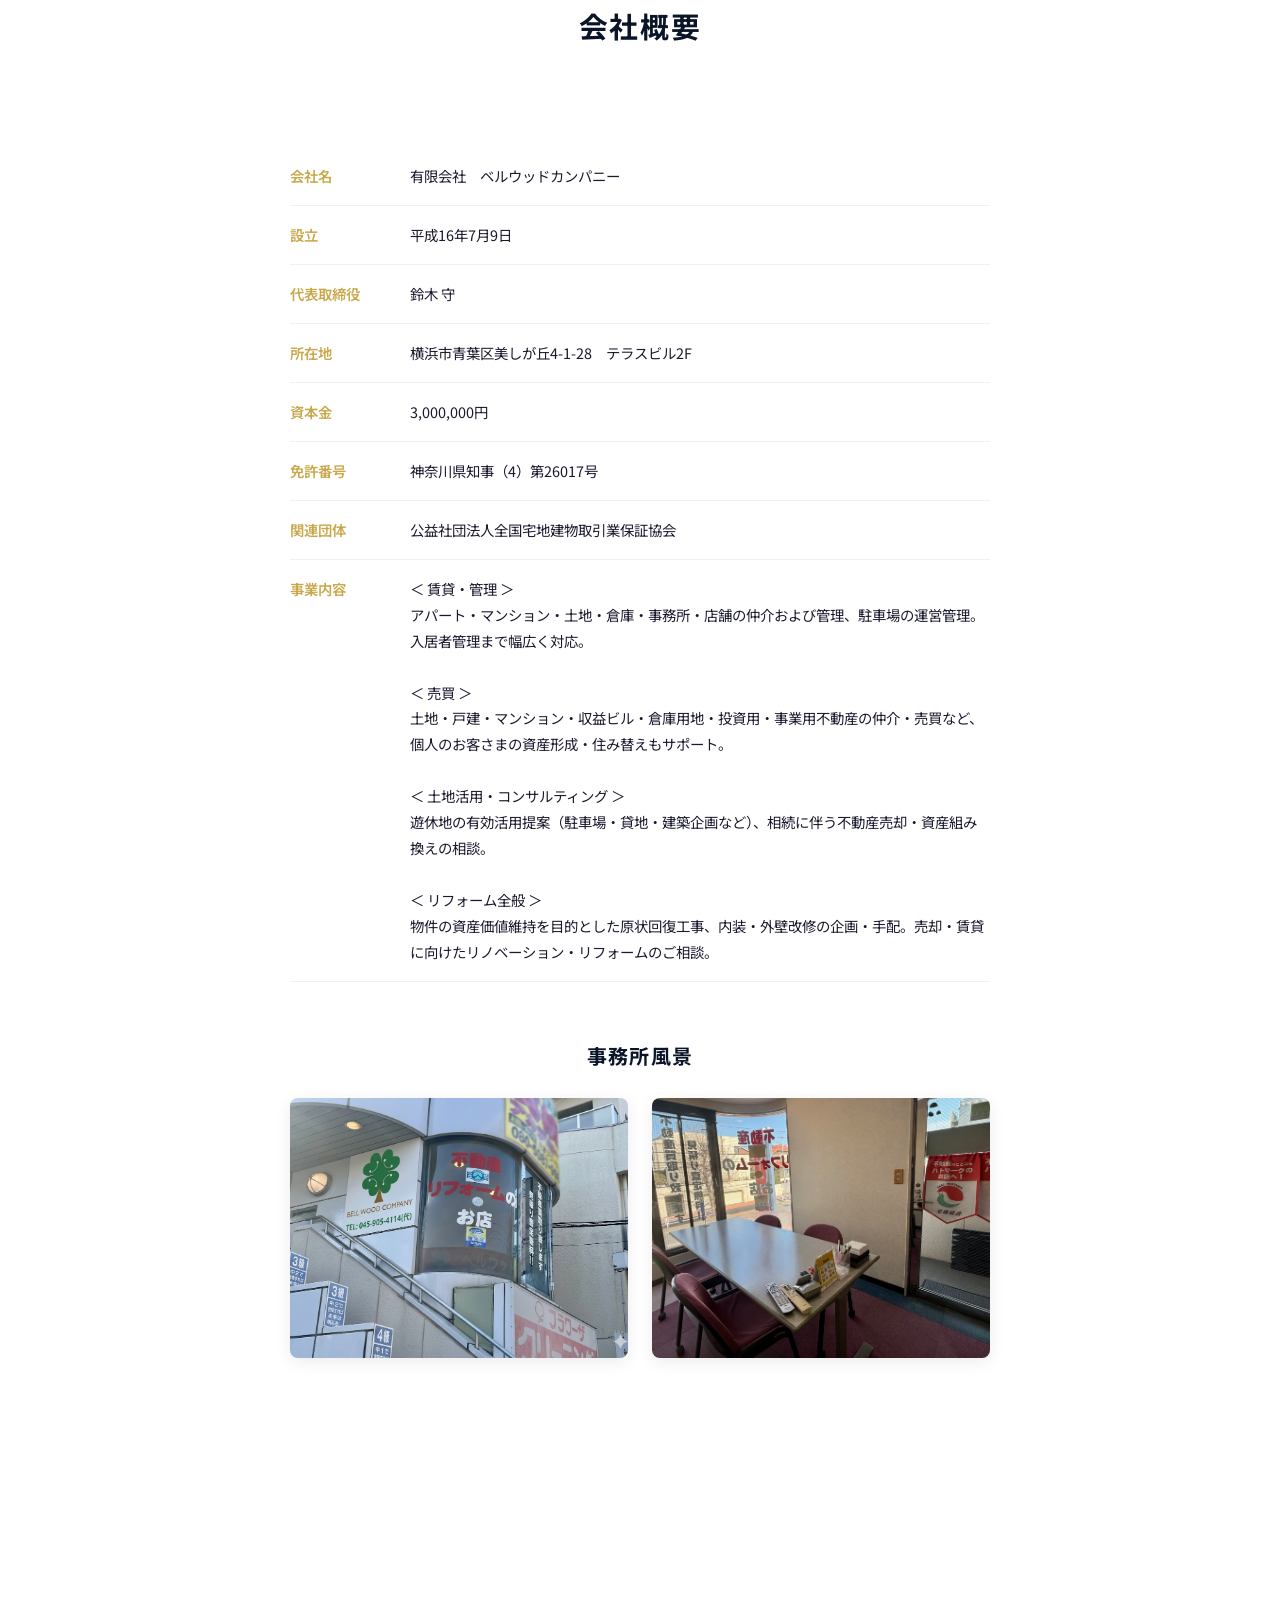
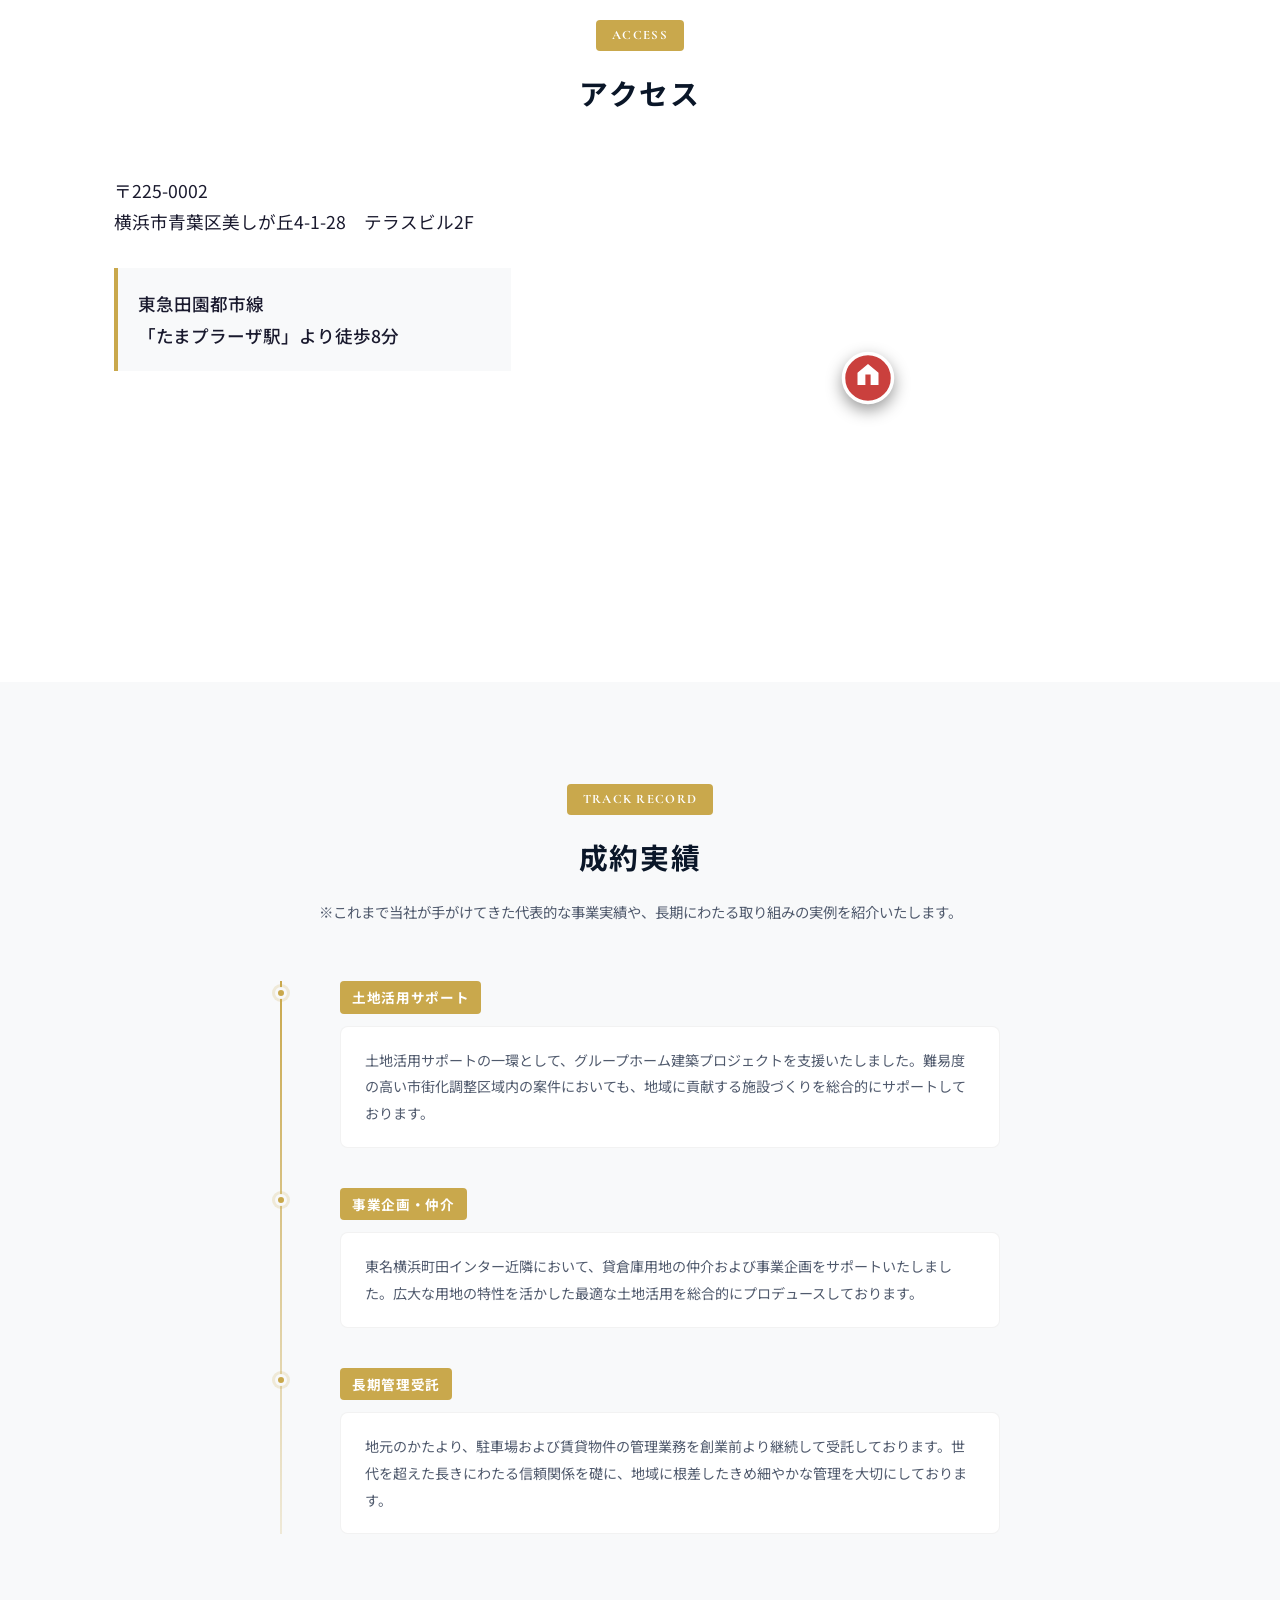
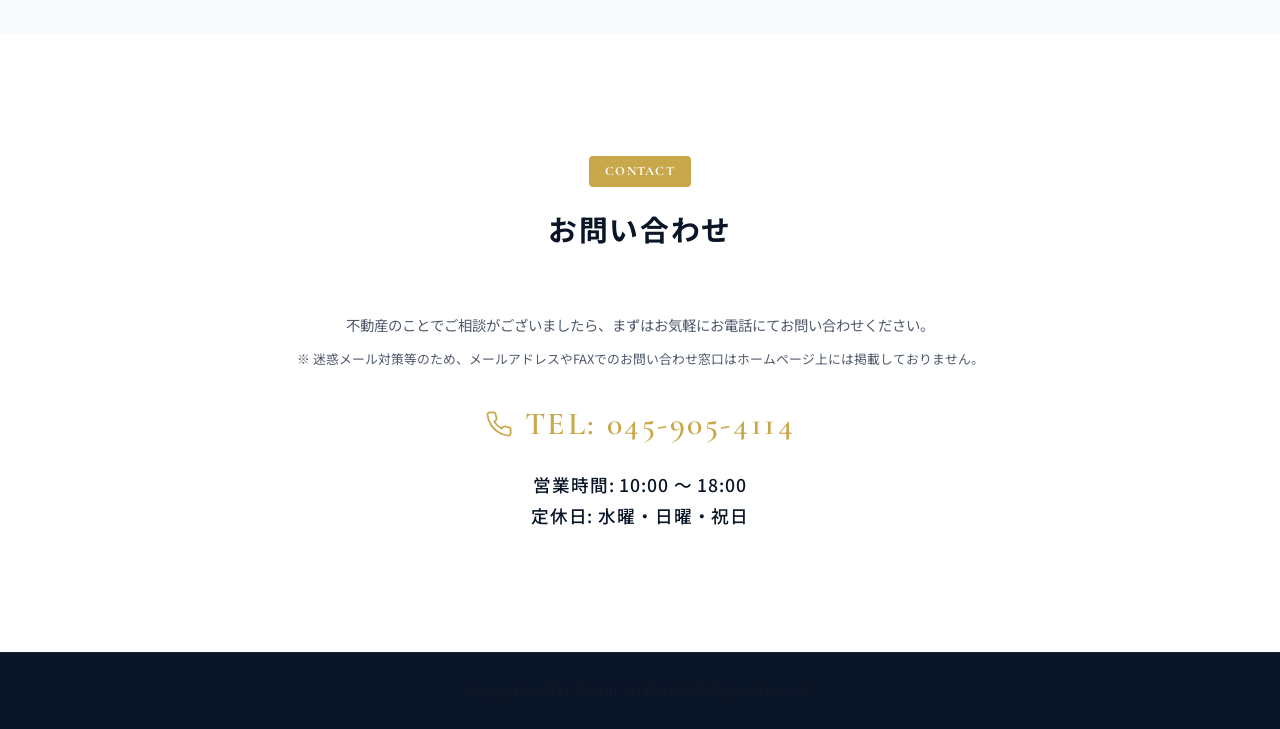
==== commit b1710137: "Fix: ナビゲーションテキストの文字を太くし、背景色とのコントラストを劇的に向上させるため強力な光彩と白系グラデーションを設定" ====
--- a/index.html
+++ b/index.html
@@ -478,6 +478,6 @@
     </div>
   </footer>
 
-  <script src="script.js?v=5.3"></script>
+  <script src="script.js?v=5.4"></script>
 </body>
 </html>
--- a/style.css
+++ b/style.css
@@ -138,7 +138,8 @@
   z-index: 1100;
   padding: 16px 0;
   transition: all 0.4s var(--ease);
-  background: linear-gradient(to bottom, rgba(0, 0, 0, 0.2) 0%, rgba(0, 0, 0, 0) 100%);
+  /* ロゴや紺色の文字が綺麗に浮かび上がるよう、白のグラデーションをうっすら敷く */
+  background: linear-gradient(to bottom, rgba(255, 255, 255, 0.6) 0%, rgba(255, 255, 255, 0) 100%);
 }
 
 .site-header.scrolled {
@@ -193,15 +194,16 @@
 
 .nav-list a {
   font-family: var(--font-en);
-  font-size: 0.9rem;
-  font-weight: 500;
-  letter-spacing: 0.18em;
+  font-size: 0.95rem; /* 少し大きく */
+  font-weight: 700; /* 太くして視認性を高める */
+  letter-spacing: 0.15em;
   text-transform: uppercase;
   color: var(--navy);
   position: relative;
   padding-bottom: 4px;
   transition: all 0.3s var(--ease);
-  text-shadow: 0 1px 2px rgba(255, 255, 255, 0.8), 0 0 10px rgba(255, 255, 255, 0.3);
+  /* 強力な白の光彩（後光）で背景の空から文字を切り離す */
+  text-shadow: 0 0 10px rgba(255, 255, 255, 0.9), 0 0 20px rgba(255, 255, 255, 0.8), 0 0 4px #ffffff;
 }
 
 .nav-list a::after {
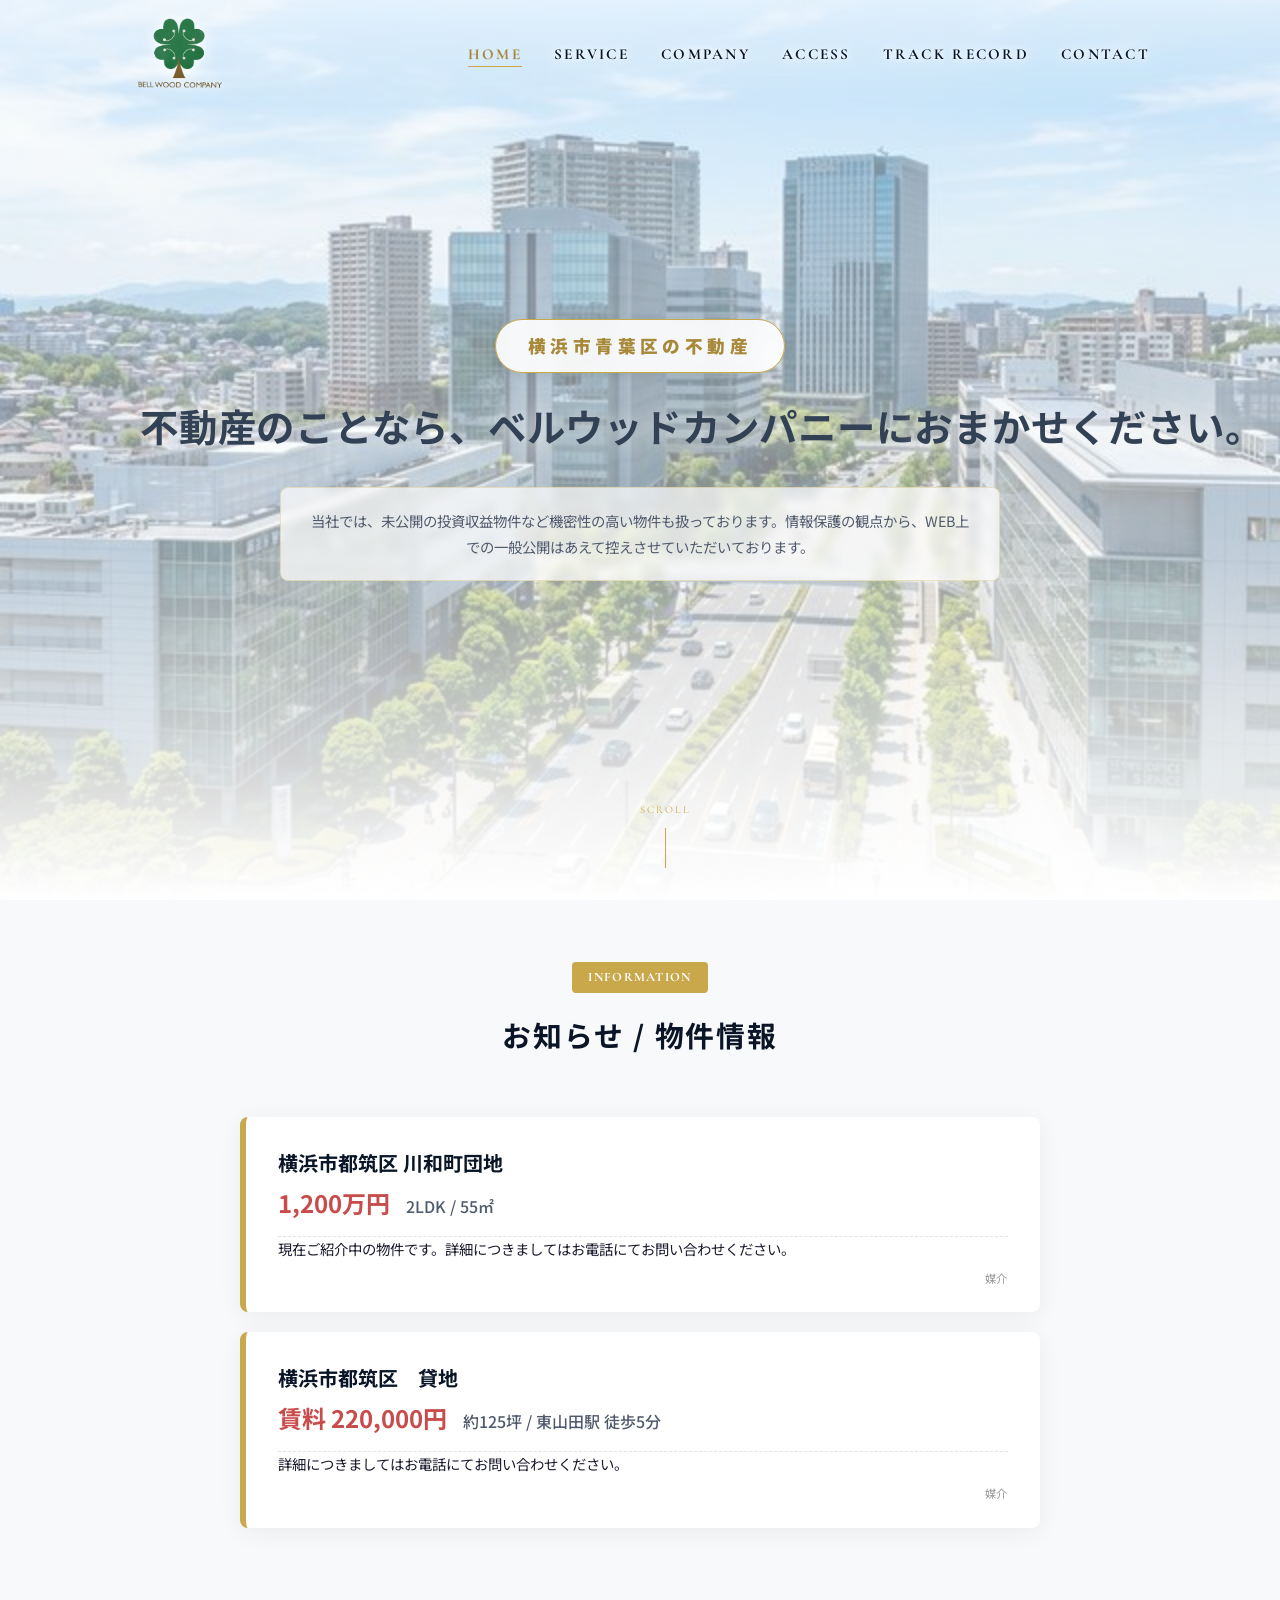
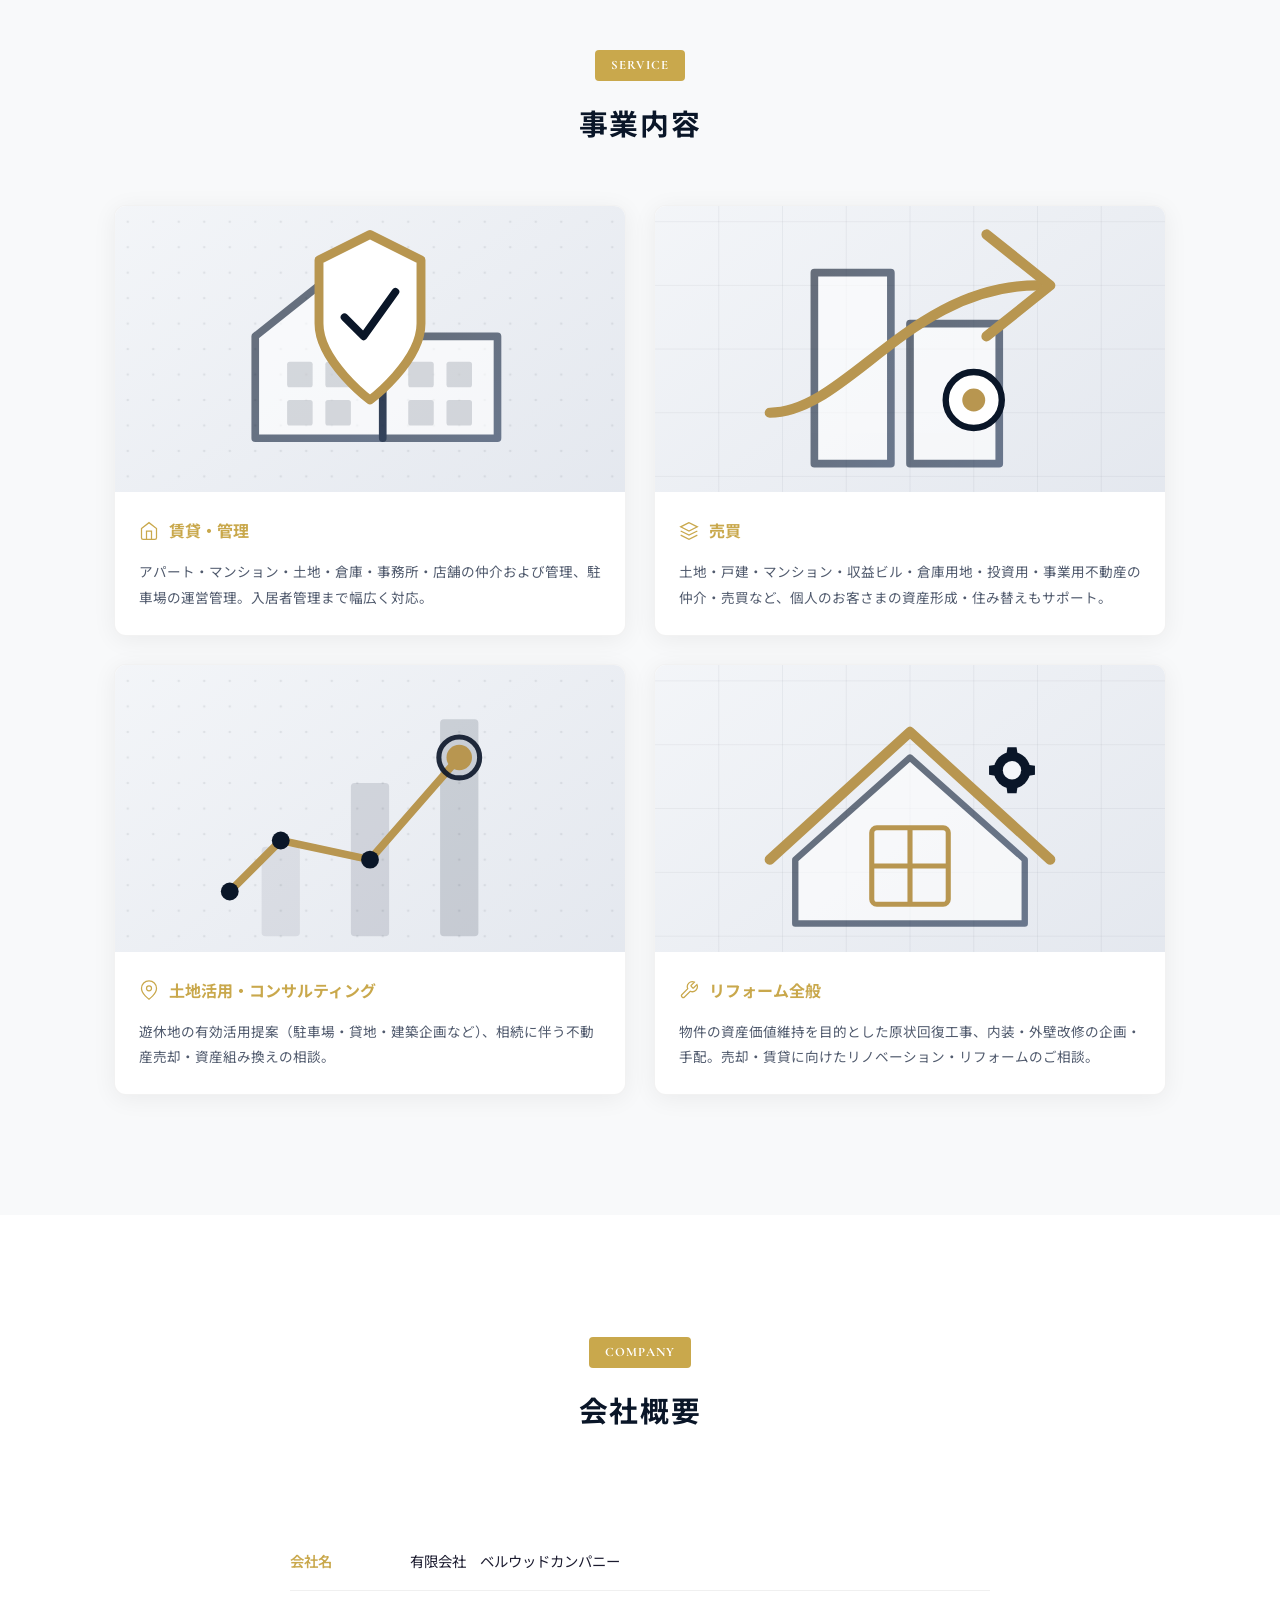
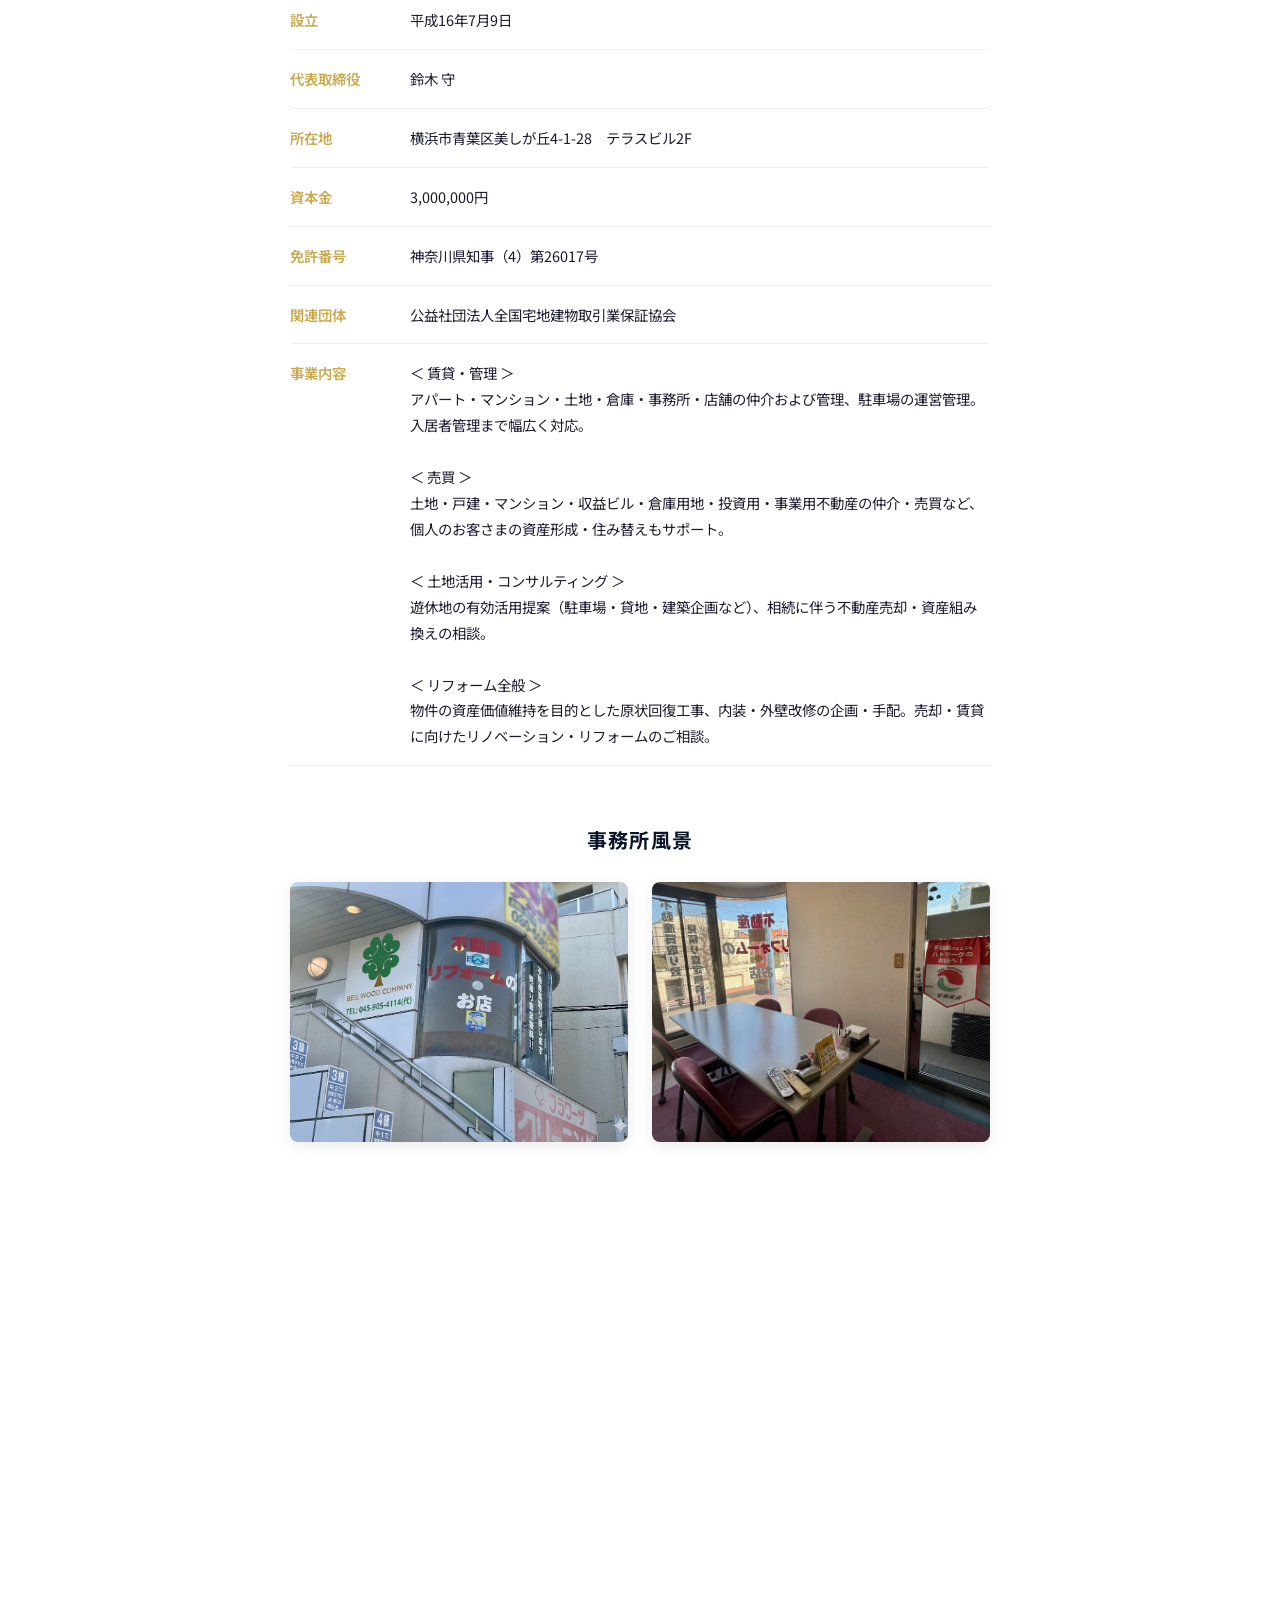
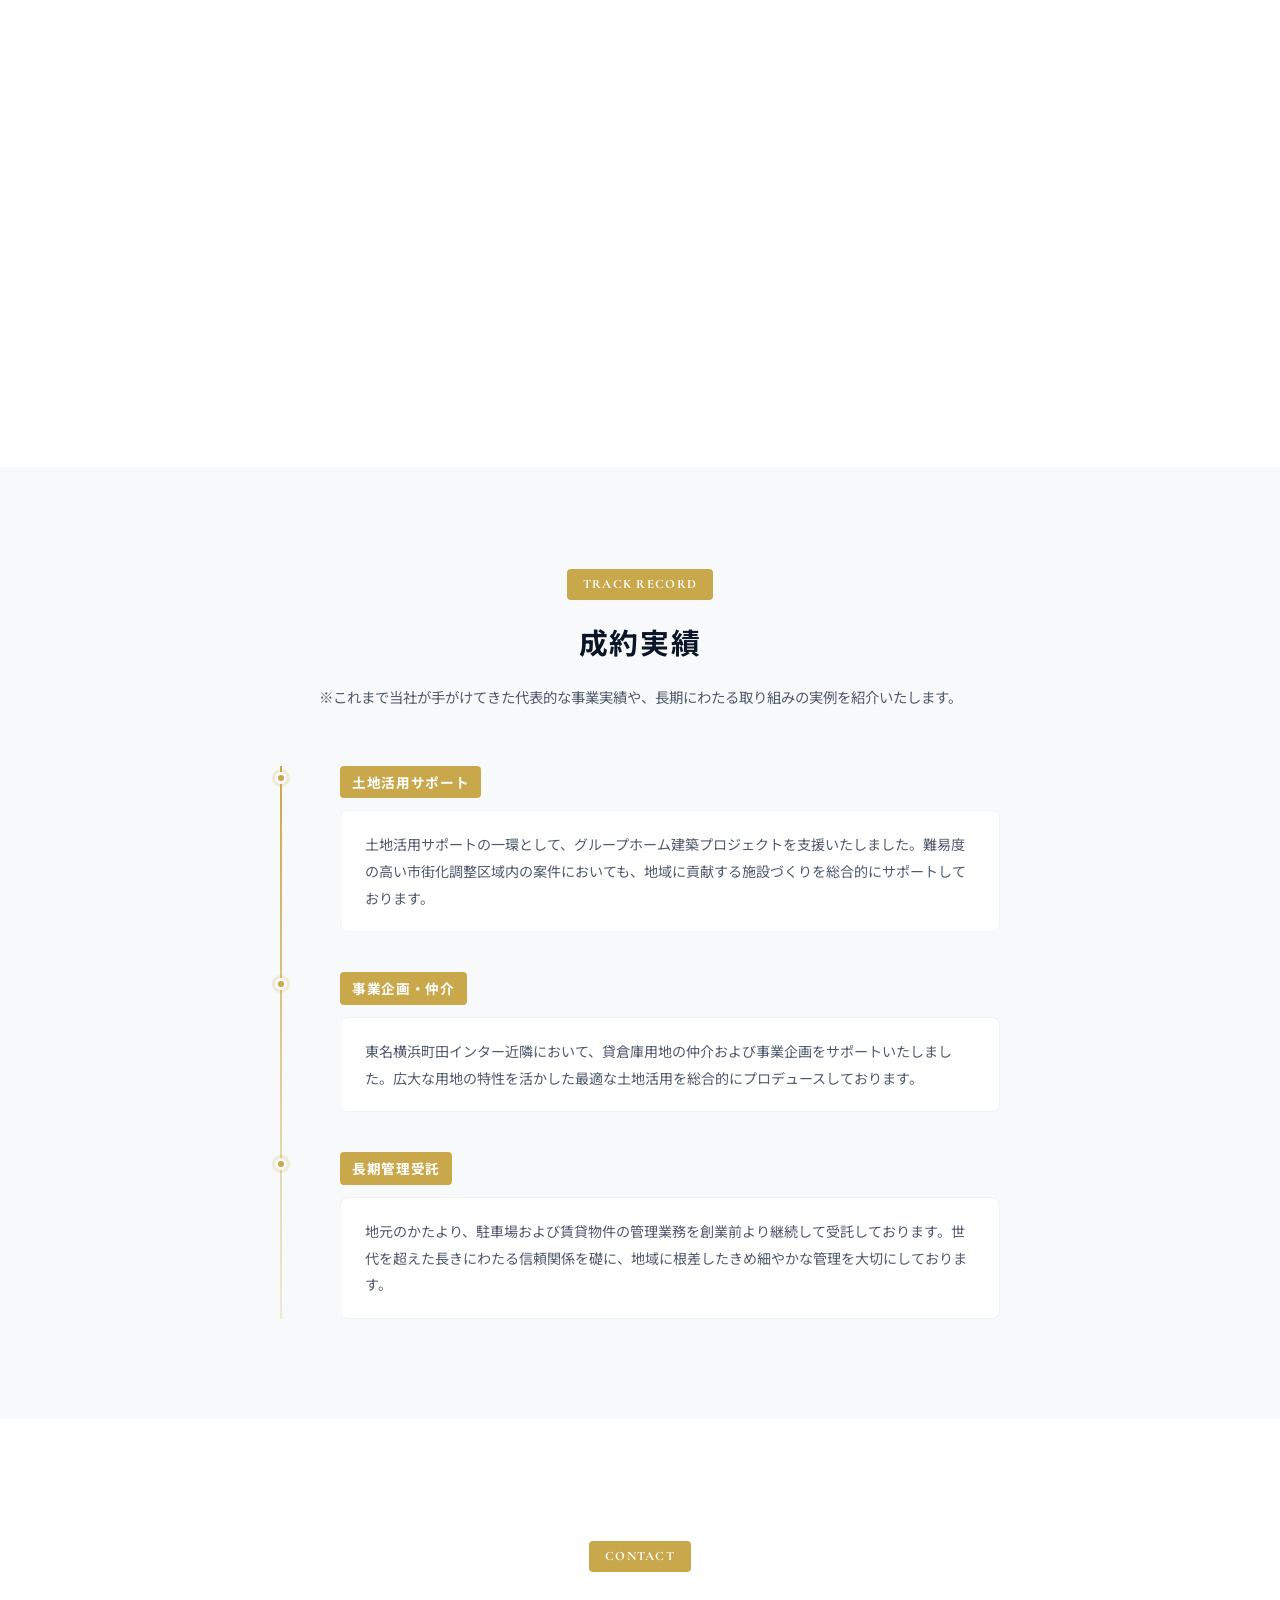
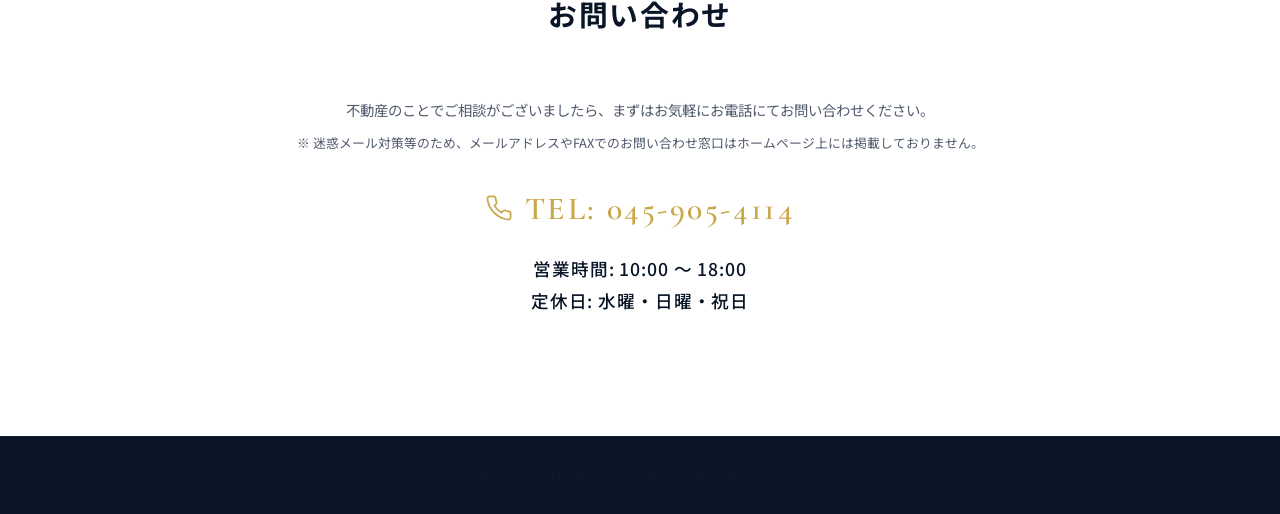
==== commit 4286ac37: "Update: お知らせ物件情報を修正（川和団地1200万円に値下げ・相模原市貸地を終了で削除・都筑区貸地を220,000円に修正） Co-Authored-By: Claude Opus 4.8 <" ====
--- a/index.html
+++ b/index.html
@@ -168,7 +168,7 @@
           <div class="pickup-content">
             <h3 class="pickup-title">横浜市都筑区 川和町団地</h3>
             <p class="pickup-detail">
-              <span class="pickup-price">1,400万円</span>
+              <span class="pickup-price">1,200万円</span>
               <span class="pickup-info">2LDK / 55㎡</span>
             </p>
             <p class="pickup-desc">
@@ -179,26 +179,11 @@
         </div>
 
         <!-- 物件2 -->
-        <div class="pickup-banner">
-          <div class="pickup-content">
-            <h3 class="pickup-title">相模原市 貸地</h3>
-            <p class="pickup-detail">
-              <span class="pickup-price">募集予定</span>
-              <span class="pickup-info">約110坪 / バス通り沿い</span>
-            </p>
-            <p class="pickup-desc">
-              詳細につきましてはお電話にてお問い合わせください。
-            </p>
-            <p class="pickup-badge-bottom">媒介</p>
-          </div>
-        </div>
-
-        <!-- 物件3 -->
         <div class="pickup-banner">
           <div class="pickup-content">
             <h3 class="pickup-title">横浜市都筑区　貸地</h3>
             <p class="pickup-detail">
-              <span class="pickup-price">賃料 250,000円</span>
+              <span class="pickup-price">賃料 220,000円</span>
               <span class="pickup-info">約125坪 / 東山田駅 徒歩5分</span>
             </p>
             <p class="pickup-desc">
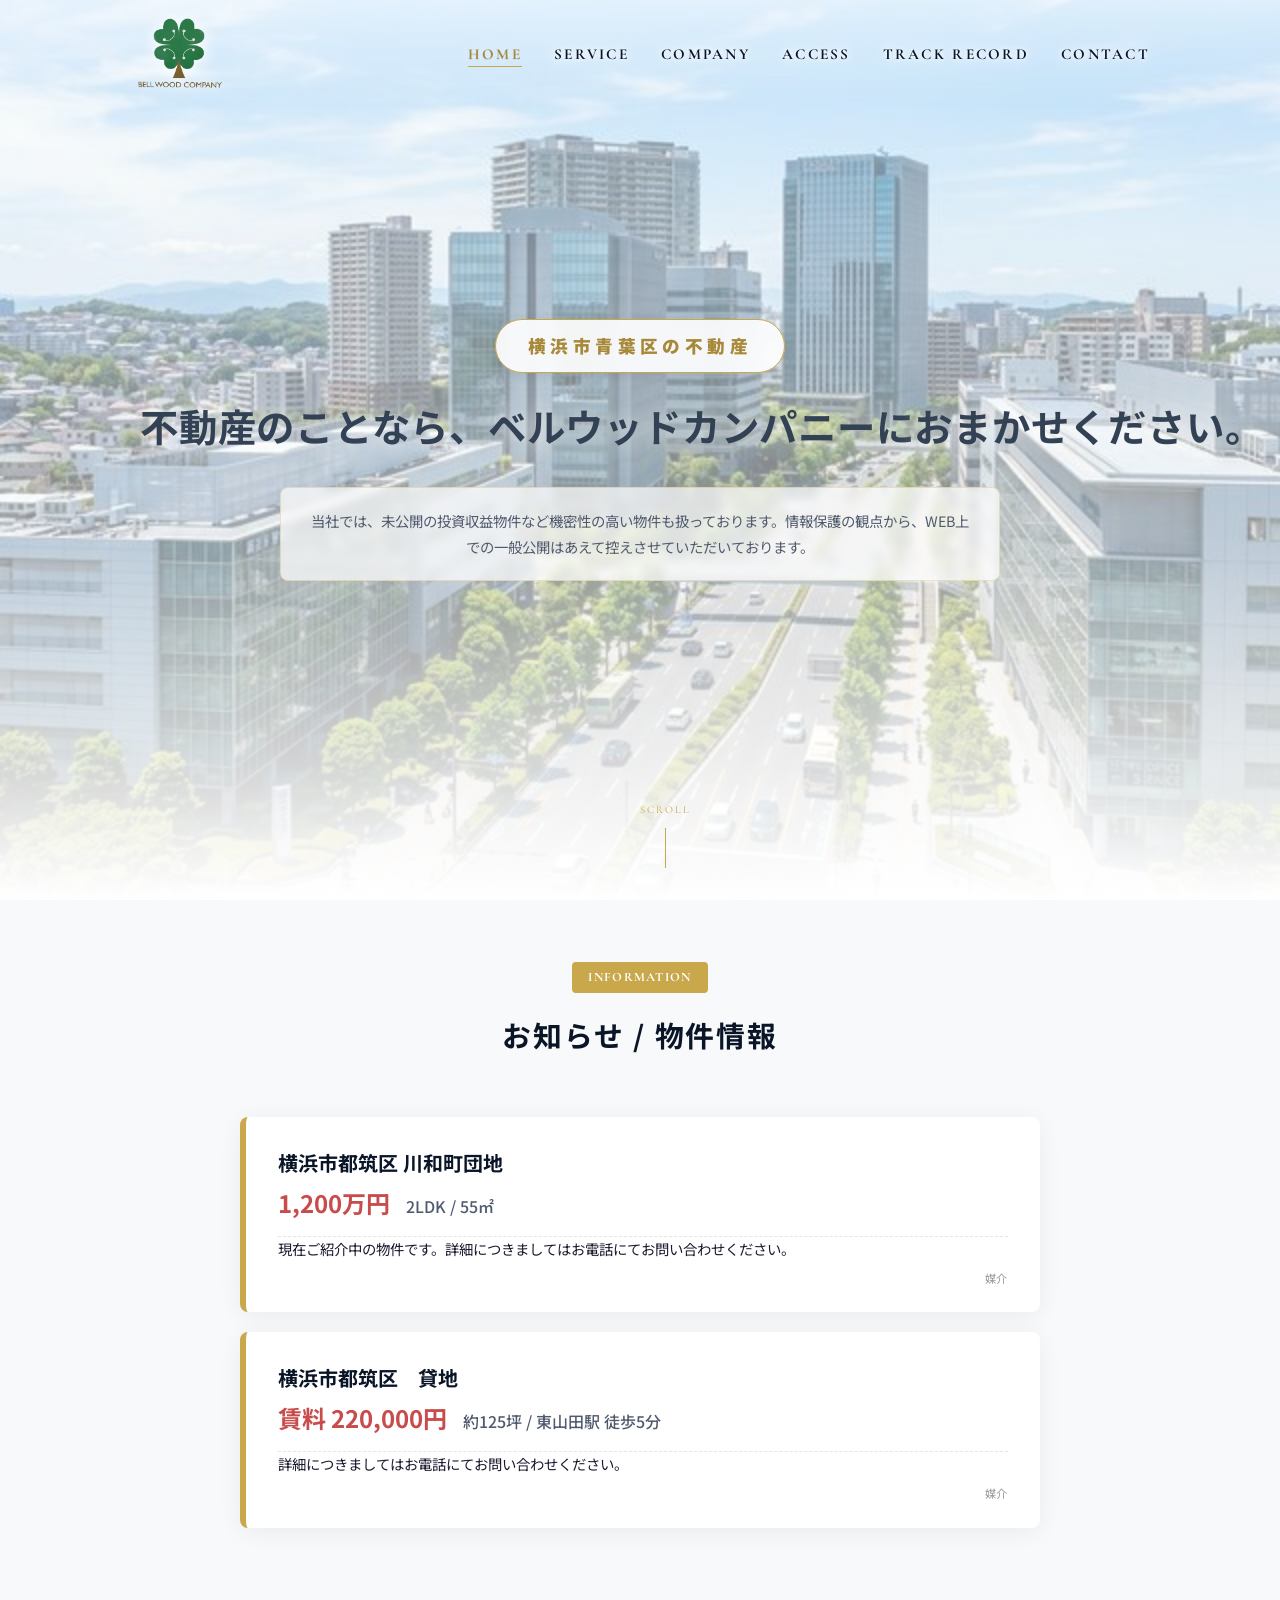
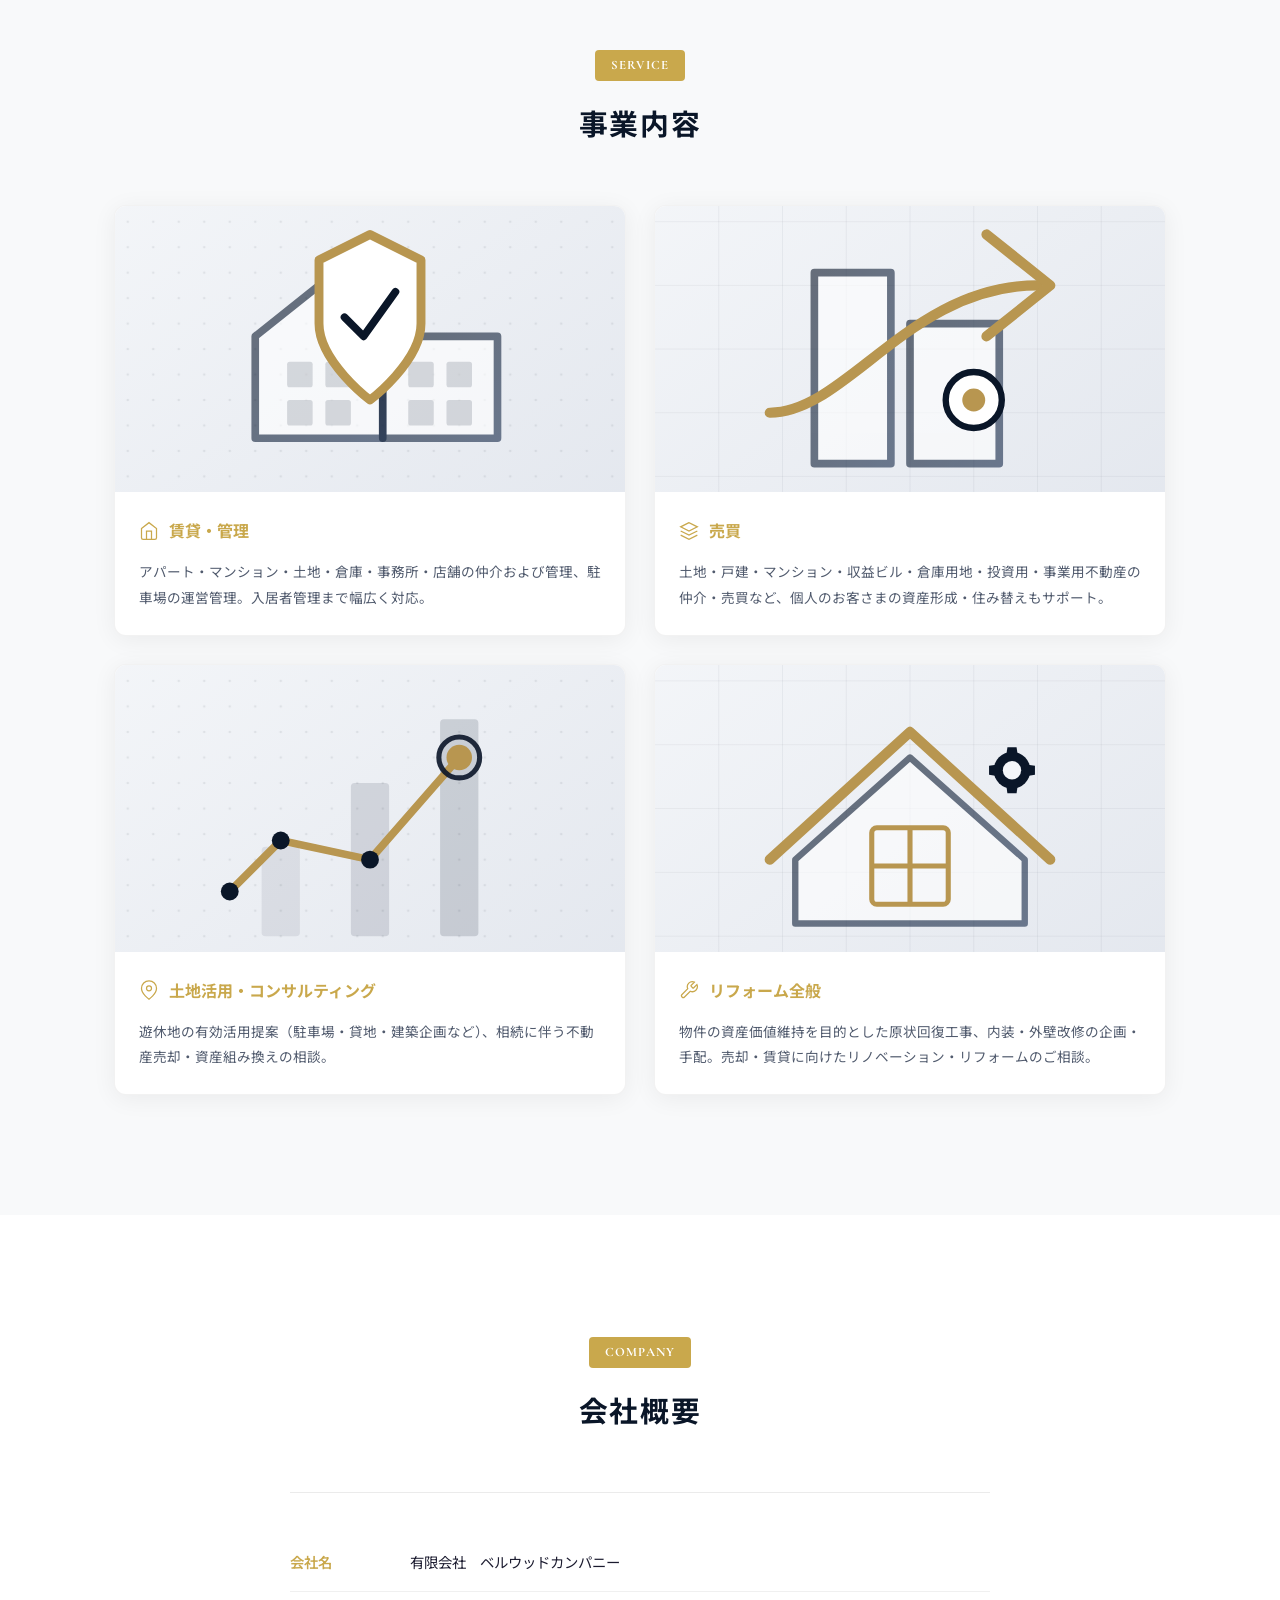
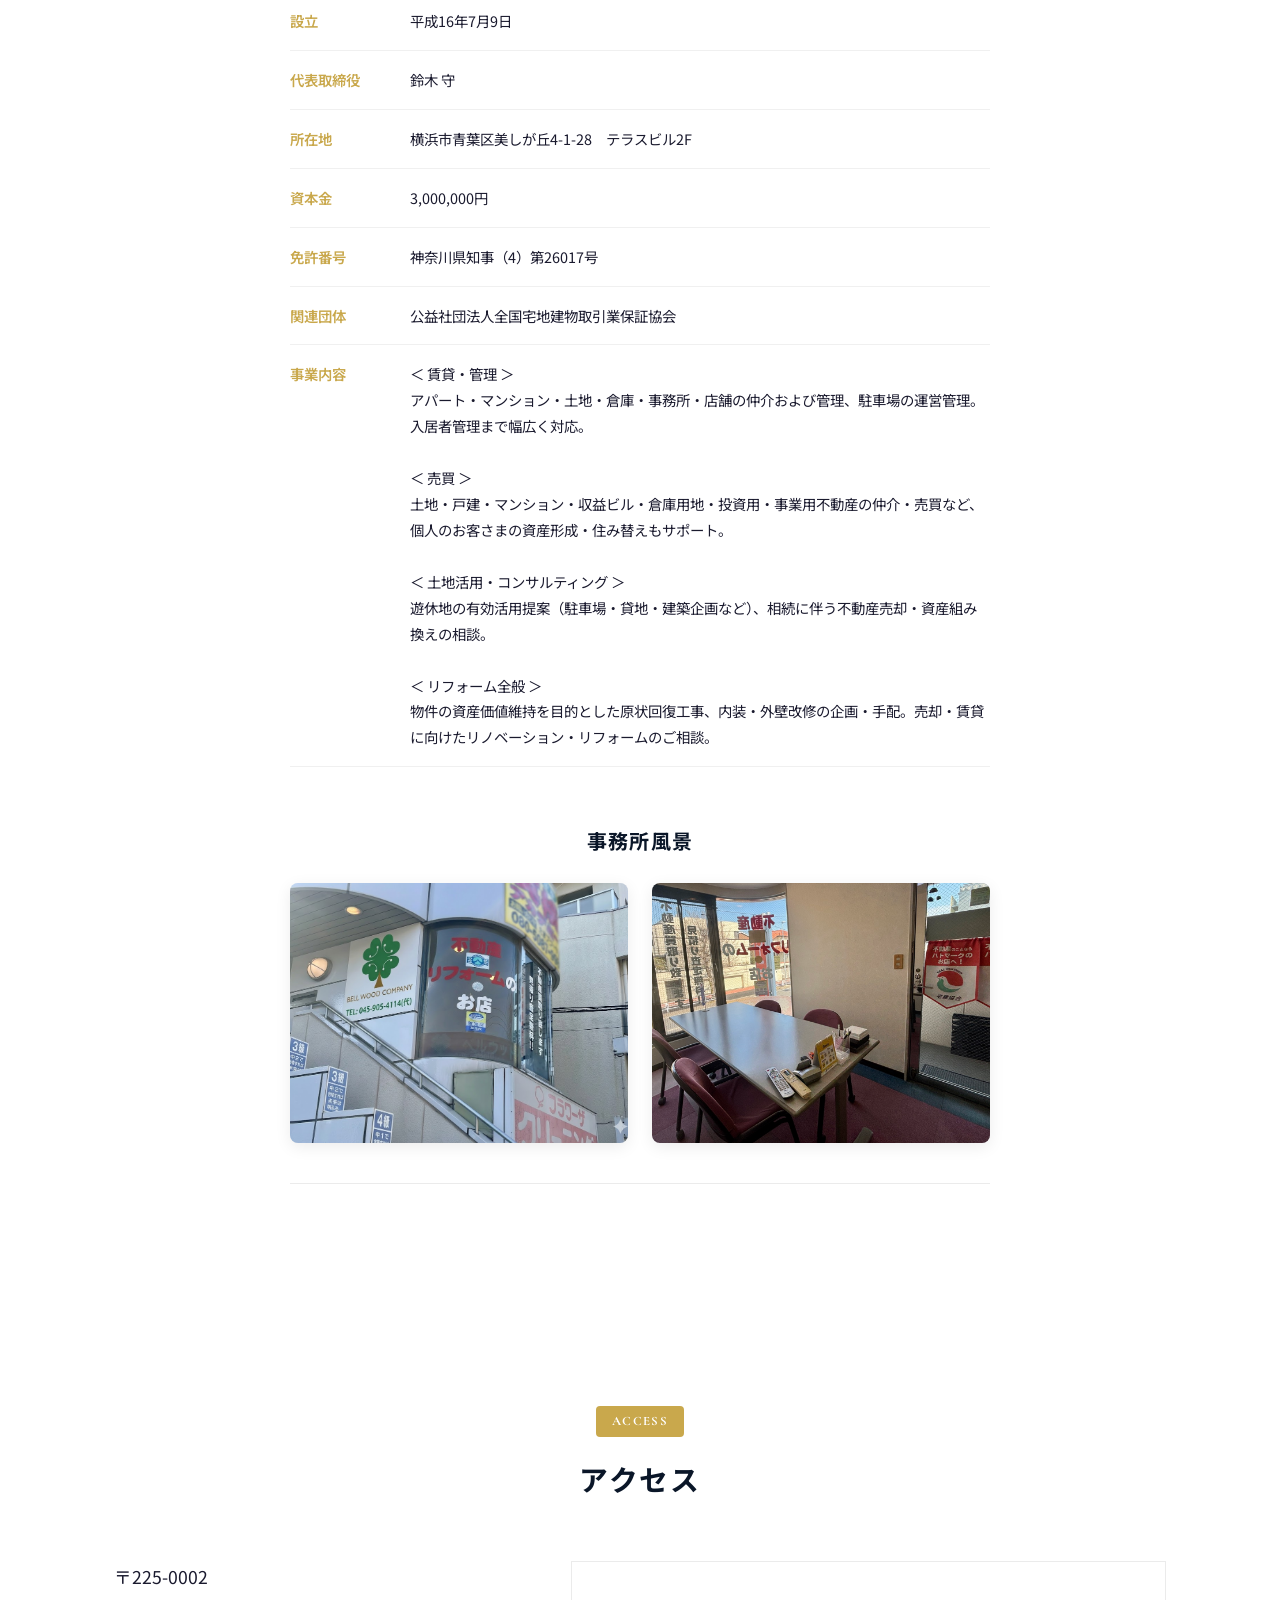
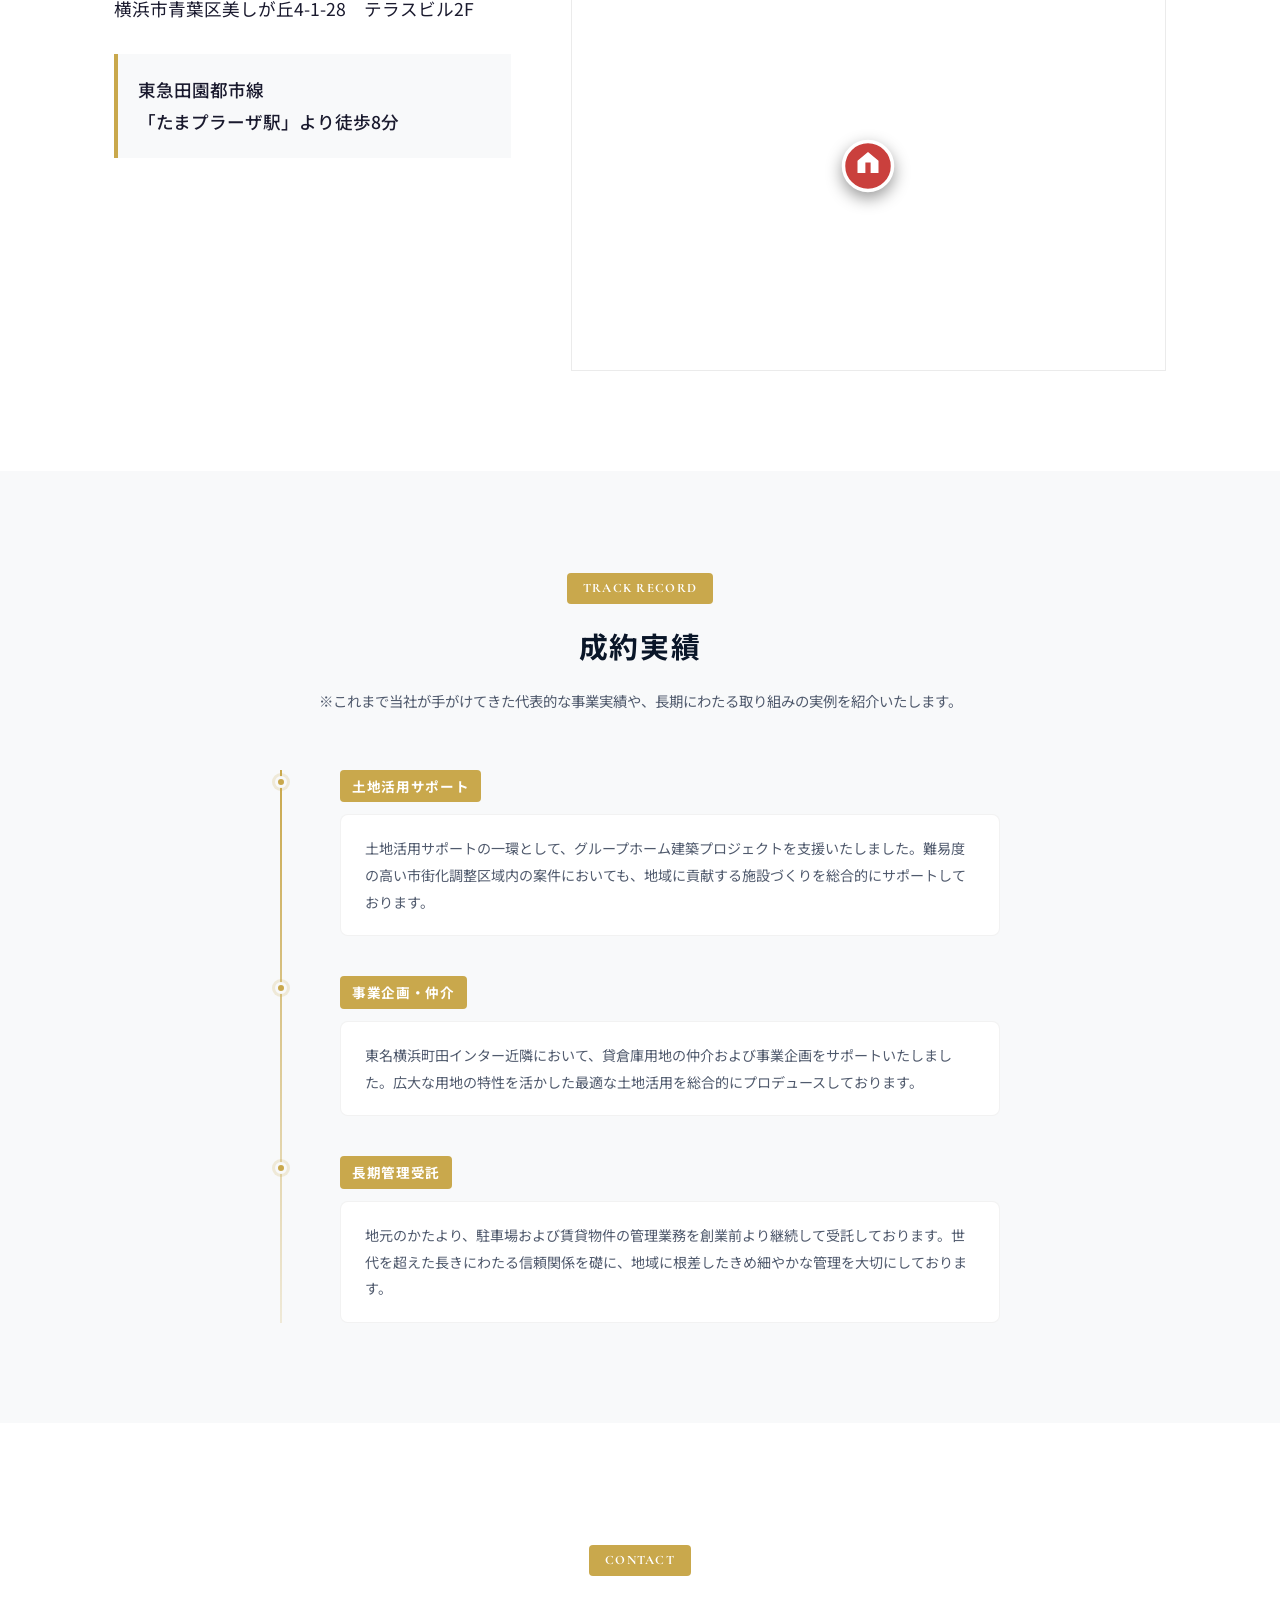
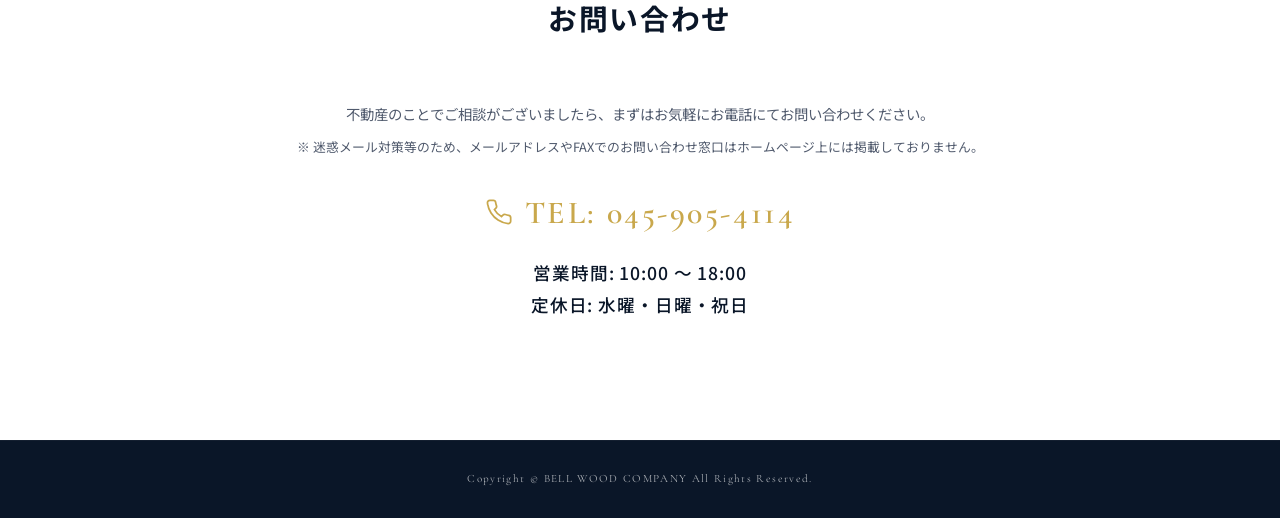
==== commit e25aa6c5: "Improve: サイト全体をブラッシュアップ（画像圧縮による高速化・フッター文字色修正・アクセシビリティ改善） - ロゴ1.6MB→184KB、応接写真2.3MB→324KBに圧縮した別ファイルを追" ====
--- a/index.html
+++ b/index.html
@@ -15,24 +15,27 @@
   <meta property="og:url" content="https://b-w-c.jp/">
   <meta property="og:site_name" content="有限会社ベルウッドカンパニー">
   <meta property="og:locale" content="ja_JP">
-  <meta property="og:image" content="https://b-w-c.jp/bellwoodlogotouka.png">
-  <meta property="og:image:width" content="1200">
-  <meta property="og:image:height" content="630">
+  <meta property="og:image" content="https://b-w-c.jp/images/logo_small.png">
+  <meta property="og:image:width" content="658">
+  <meta property="og:image:height" content="480">
   <meta name="twitter:card" content="summary_large_image">
   <meta name="twitter:title" content="有限会社ベルウッドカンパニー ｜ 横浜市青葉区の不動産">
   <meta name="twitter:description" content="横浜市青葉区を拠点に、未公開の投資収益物件や賃貸管理、リフォームまで幅広く対応。">
-  <meta name="twitter:image" content="https://b-w-c.jp/bellwoodlogotouka.png">
+  <meta name="twitter:image" content="https://b-w-c.jp/images/logo_small.png">
 
   <!-- Favicon -->
-  <link rel="icon" href="bellwoodlogotouka.png" type="image/png">
-  <link rel="apple-touch-icon" href="bellwoodlogotouka.png">
+  <link rel="icon" href="images/logo_small.png" type="image/png">
+  <link rel="apple-touch-icon" href="images/logo_small.png">
+
+  <meta name="theme-color" content="#0a1628">
 
   <!-- Google Fonts -->
   <link rel="preconnect" href="https://fonts.googleapis.com">
   <link rel="preconnect" href="https://fonts.gstatic.com" crossorigin>
   <link href="https://fonts.googleapis.com/css2?family=Cormorant+Garamond:wght@400;500;600;700&family=Noto+Sans+JP:wght@300;400;500;700&display=swap" rel="stylesheet">
 
-  <link rel="stylesheet" href="style.css?v=1.1">
+  <link rel="preload" as="image" href="images/hero_background.png">
+  <link rel="stylesheet" href="style.css?v=1.4">
 
   <!-- 構造化データ（JSON-LD）— 会社情報 -->
   <script type="application/ld+json">
@@ -42,7 +45,7 @@
     "name": "有限会社ベルウッドカンパニー",
     "alternateName": "BELL WOOD COMPANY",
     "url": "https://b-w-c.jp/",
-    "logo": "https://b-w-c.jp/bellwoodlogotouka.png",
+    "logo": "https://b-w-c.jp/images/logo_small.png",
     "image": "https://b-w-c.jp/bellwoodgaikan.jpg",
     "description": "横浜市青葉区を拠点に、未公開の投資収益物件や賃貸管理、リフォームまで幅広く対応する不動産会社です。",
     "telephone": "045-905-4114",
@@ -114,10 +117,10 @@
   <header class="site-header" id="header">
     <div class="header-inner">
       <a href="#home" class="logo">
-        <img src="bellwoodlogotouka.png" alt="BELL WOOD COMPANY" class="logo-image">
+        <img src="images/logo_small.png" alt="有限会社ベルウッドカンパニー" class="logo-image" width="658" height="480">
       </a>
 
-      <button class="hamburger" id="hamburger" aria-label="メニュー">
+      <button class="hamburger" id="hamburger" aria-label="メニュー" aria-expanded="false" aria-controls="mainNav">
         <span></span><span></span><span></span>
       </button>
 
@@ -297,35 +300,35 @@
         <div class="fade-in">
           <table class="company-info-table">
             <tr>
-              <th>会社名</th>
+              <th scope="row">会社名</th>
               <td>有限会社　ベルウッドカンパニー</td>
             </tr>
             <tr>
-              <th>設立</th>
+              <th scope="row">設立</th>
               <td>平成16年7月9日</td>
             </tr>
             <tr>
-              <th>代表取締役</th>
+              <th scope="row">代表取締役</th>
               <td>鈴木 守</td>
             </tr>
             <tr>
-              <th>所在地</th>
+              <th scope="row">所在地</th>
               <td>横浜市青葉区美しが丘4-1-28　テラスビル2F</td>
             </tr>
             <tr>
-              <th>資本金</th>
+              <th scope="row">資本金</th>
               <td>3,000,000円</td>
             </tr>
             <tr>
-              <th>免許番号</th>
+              <th scope="row">免許番号</th>
               <td>神奈川県知事（4）第26017号</td>
             </tr>
             <tr>
-              <th>関連団体</th>
+              <th scope="row">関連団体</th>
               <td>公益社団法人全国宅地建物取引業保証協会</td>
             </tr>
             <tr>
-              <th>事業内容</th>
+              <th scope="row">事業内容</th>
               <td>
                 ＜ 賃貸・管理 ＞<br>
                 アパート・マンション・土地・倉庫・事務所・店舗の仲介および管理、駐車場の運営管理。入居者管理まで幅広く対応。<br><br>
@@ -348,7 +351,7 @@
               <img src="bellwoodgaikan.jpg" alt="ベルウッドカンパニー 事務所外観" loading="lazy">
             </div>
             <div class="gallery-item">
-              <img src="images/IMG_3890_2.jpg" alt="ベルウッドカンパニー 応接スペース" loading="lazy">
+              <img src="images/office_interior.jpg" alt="ベルウッドカンパニー 応接スペース" loading="lazy">
             </div>
           </div>
         </div>
@@ -385,9 +388,9 @@
               <path d="M 20 40 L 20 26 L 32 16 L 44 26 L 44 40 L 35 40 L 35 28 L 29 28 L 29 40 Z" fill="#ffffff" />
             </svg>
           </a>
-          <iframe 
-            src="https://maps.google.co.jp/maps?q=有限会社ベルウッドカンパニー,神奈川県横浜市青葉区美しが丘4-1-28&output=embed&z=17&hl=ja" 
-            width="100%" height="400" style="border:0;" allowfullscreen="" loading="lazy" referrerpolicy="no-referrer-when-downgrade">
+          <iframe
+            src="https://maps.google.co.jp/maps?q=有限会社ベルウッドカンパニー,神奈川県横浜市青葉区美しが丘4-1-28&output=embed&z=17&hl=ja"
+            width="100%" height="400" style="border:0;" allowfullscreen="" loading="lazy" referrerpolicy="no-referrer-when-downgrade" title="ベルウッドカンパニー周辺地図（Googleマップ）">
           </iframe>
         </div>
       </div>
@@ -463,6 +466,6 @@
     </div>
   </footer>
 
-  <script src="script.js?v=5.4"></script>
+  <script src="script.js?v=5.5"></script>
 </body>
 </html>
--- a/style.css
+++ b/style.css
@@ -17,6 +17,7 @@
   --gold-dark:   #a8893a;
   --green:       #2d6a4f;
   --green-light: #40916c;
+  --border:      rgba(0, 0, 0, 0.08);
   
   /* フォント */
   --font-jp: 'Noto Sans JP', 'Hiragino Kaku Gothic ProN', sans-serif;
@@ -298,7 +299,7 @@
 
 .hero-sub {
   display: inline-block;
-  font-family: var(--font-ja);
+  font-family: var(--font-jp);
   font-size: 1.1rem;
   font-weight: 900;
   letter-spacing: 0.25em;
@@ -860,7 +861,7 @@
   font-family: var(--font-en);
   font-size: 0.7rem;
   letter-spacing: 0.12em;
-  color: var(--text-secondary);
+  color: rgba(255, 255, 255, 0.65);
 }
 
 /* ============================================================
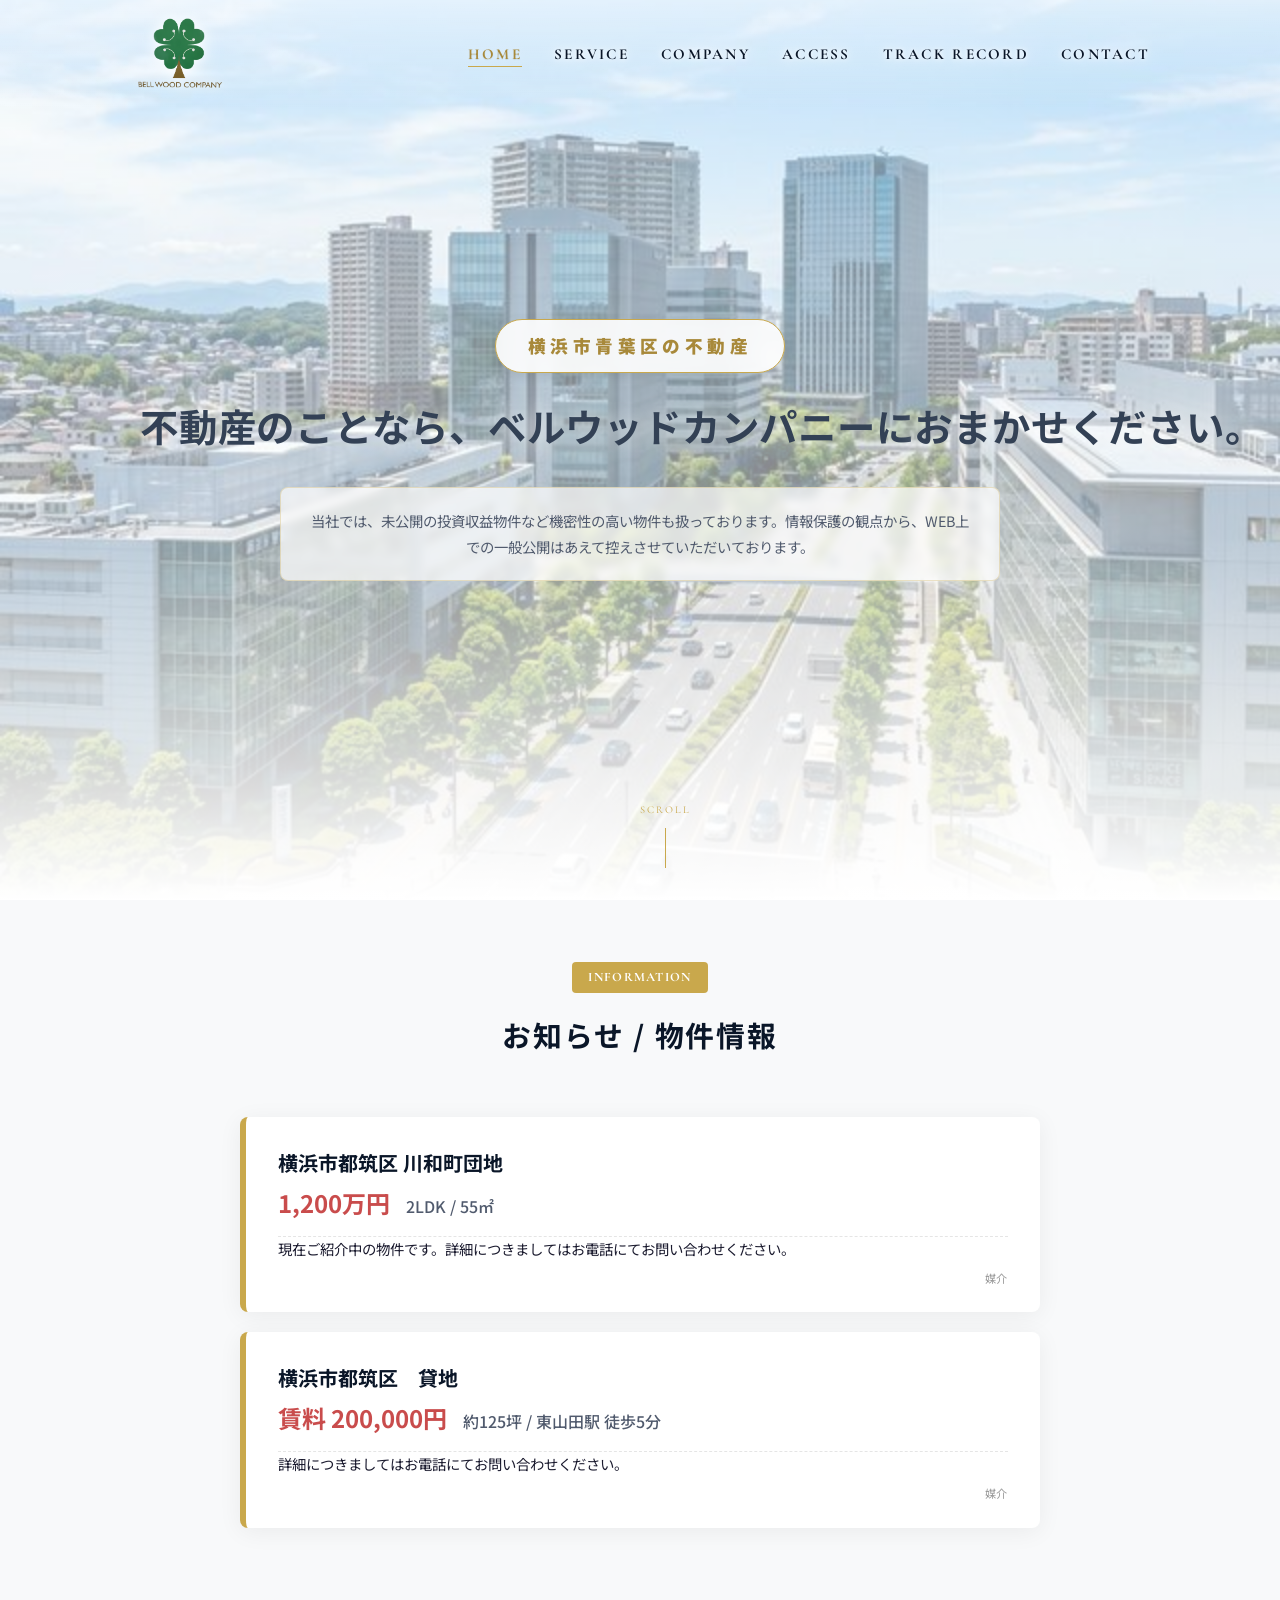
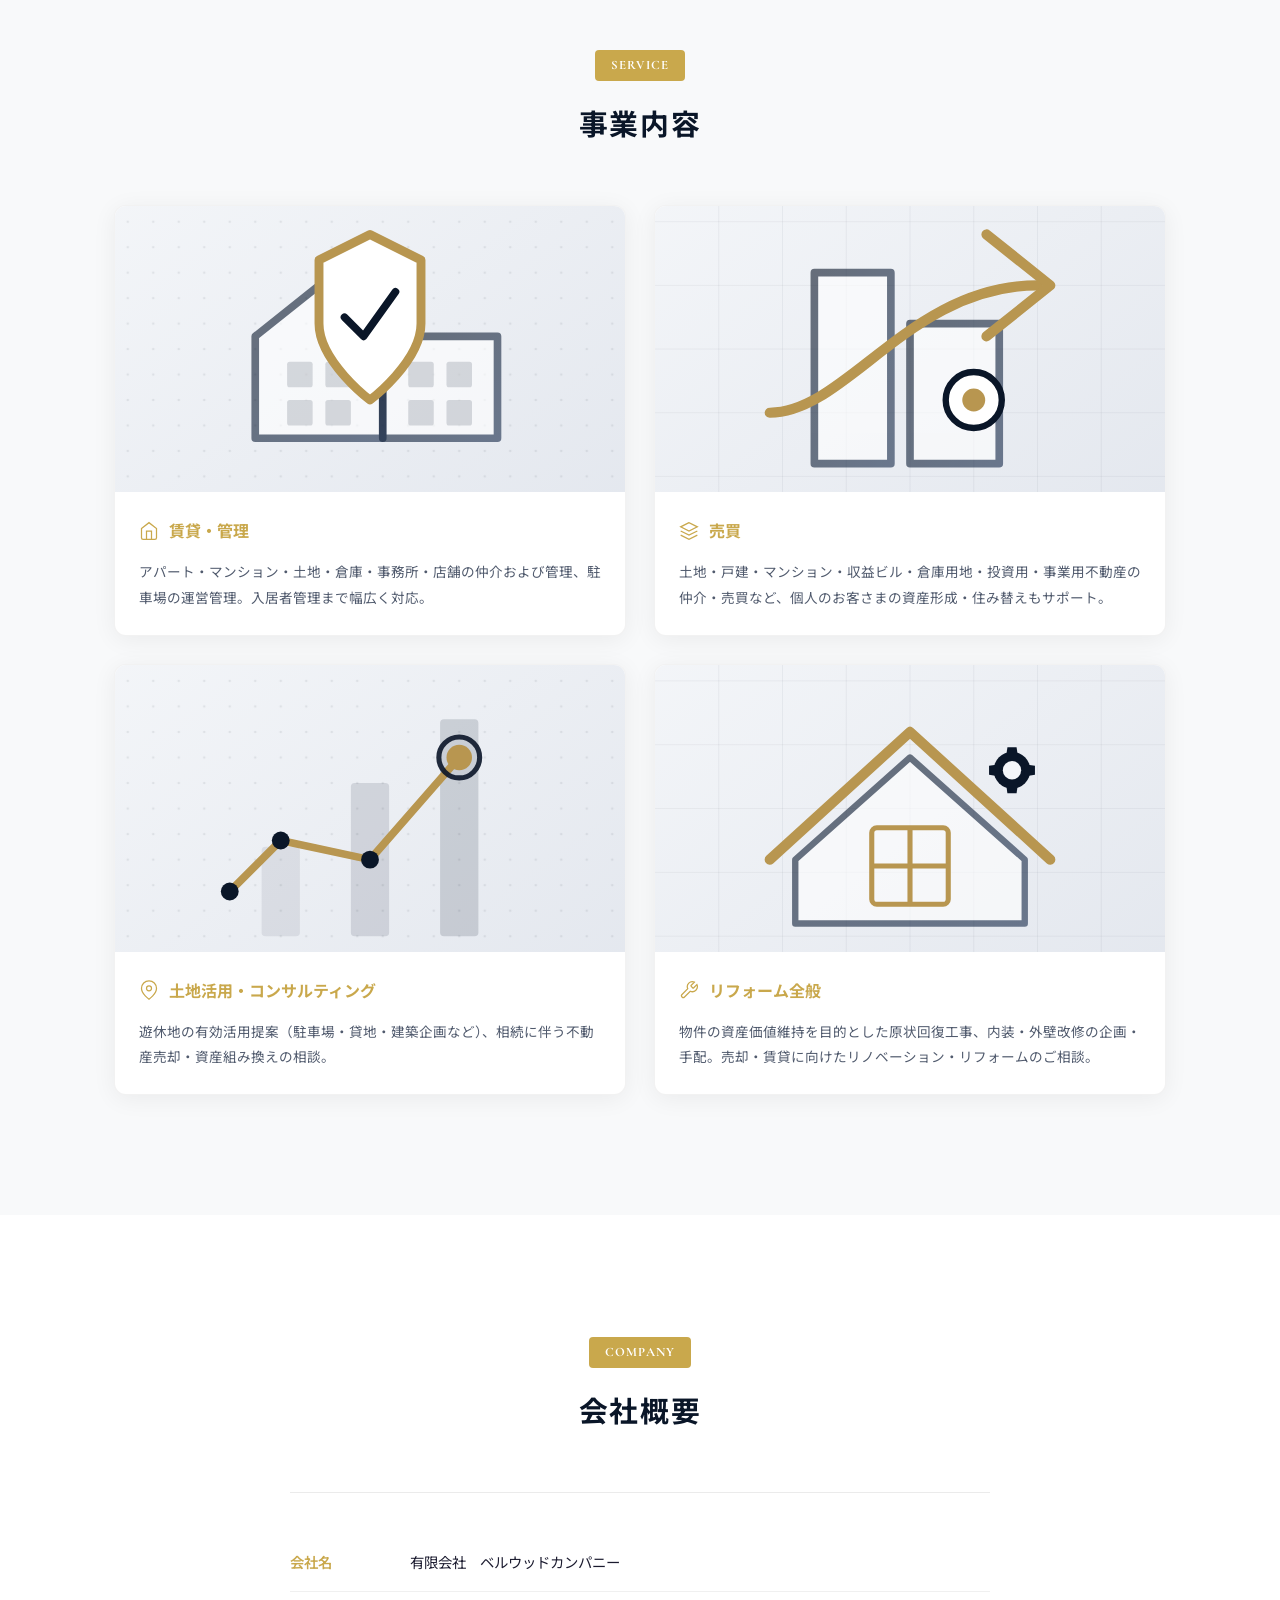
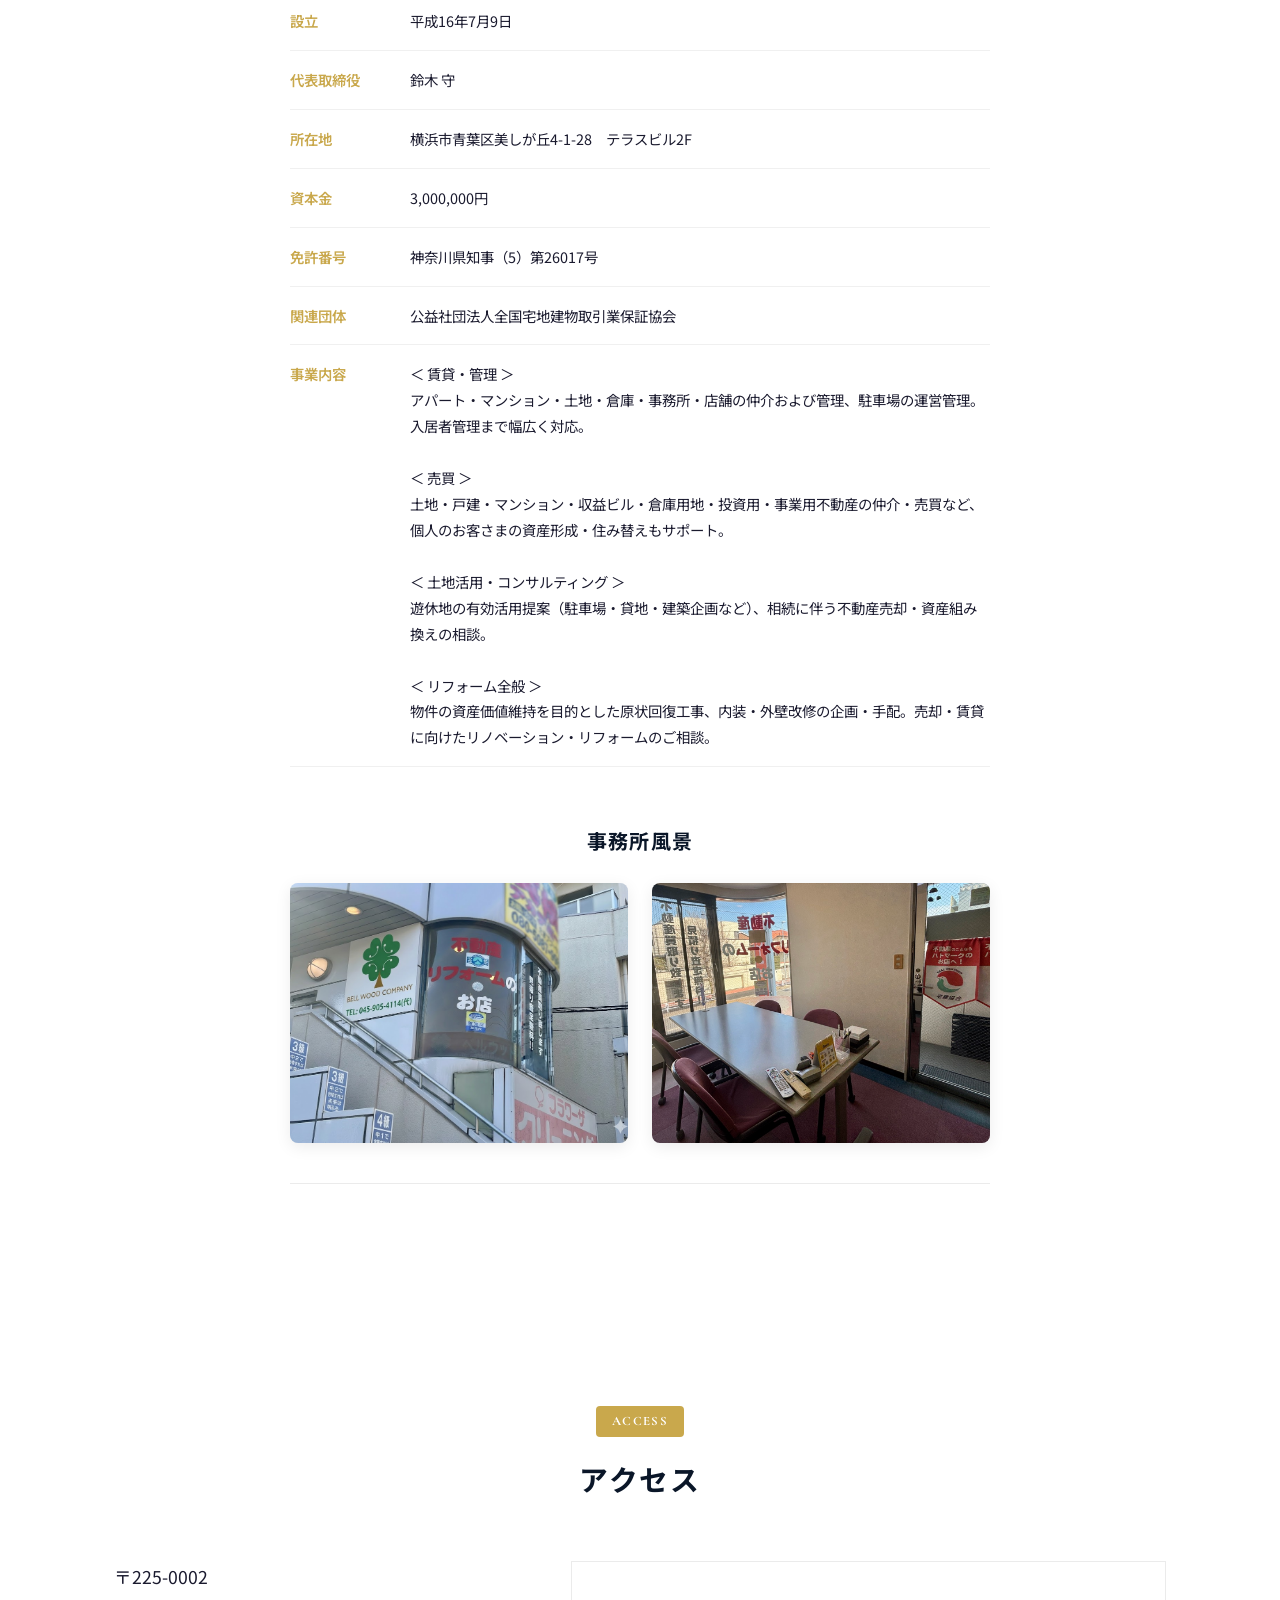
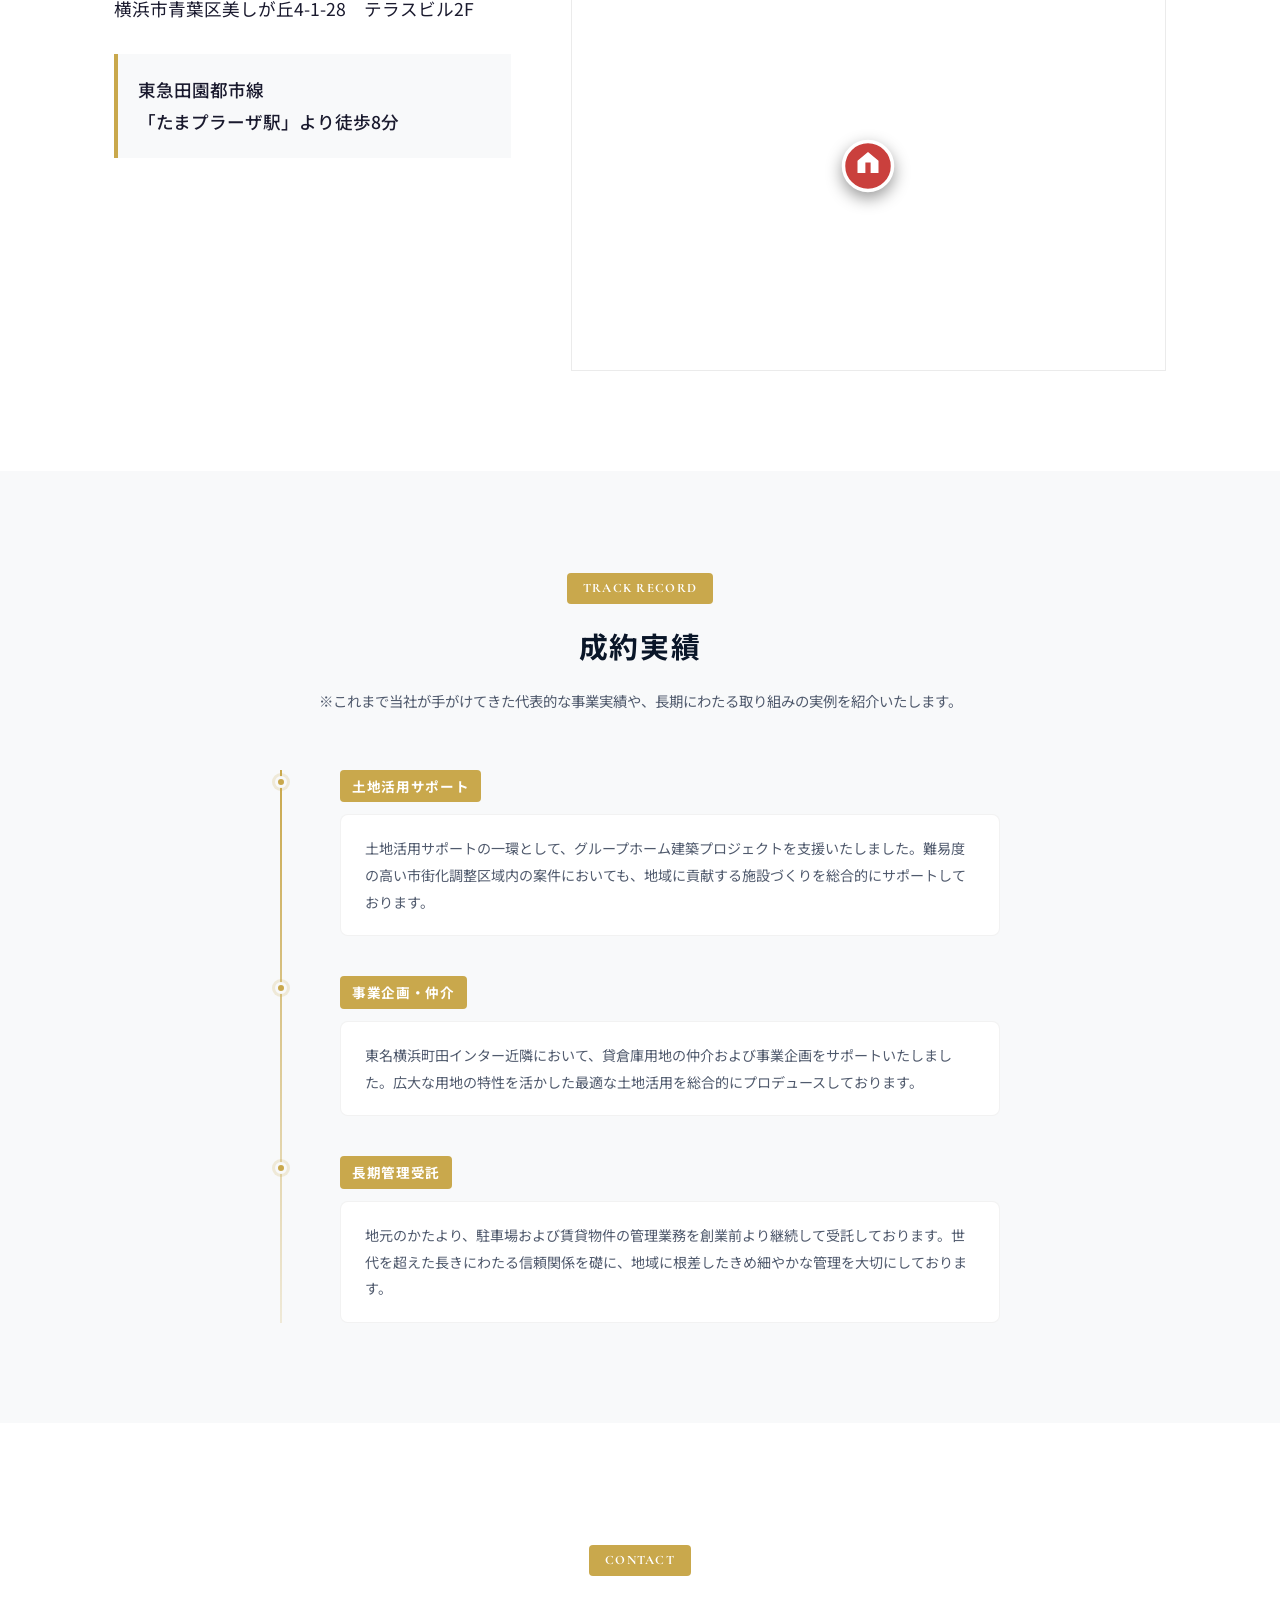
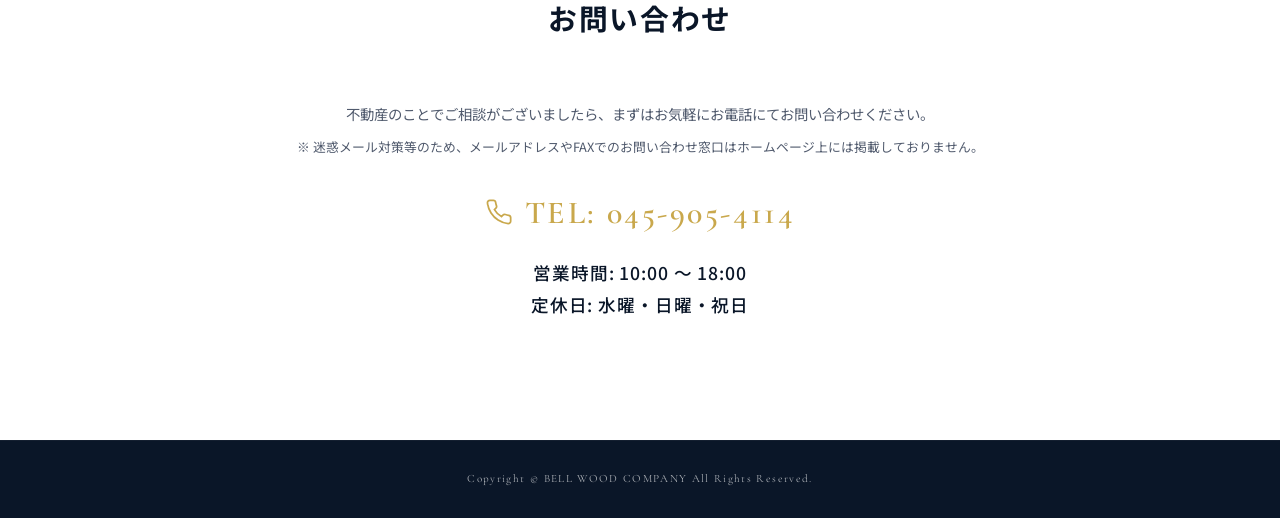
==== commit 0a2dce53: "Update: 東山田の貸地賃料を200,000円に修正・免許番号を（5）に更新 Co-Authored-By: Claude Opus 5 <noreply@anthropic.com>" ====
--- a/index.html
+++ b/index.html
@@ -186,7 +186,7 @@
           <div class="pickup-content">
             <h3 class="pickup-title">横浜市都筑区　貸地</h3>
             <p class="pickup-detail">
-              <span class="pickup-price">賃料 220,000円</span>
+              <span class="pickup-price">賃料 200,000円</span>
               <span class="pickup-info">約125坪 / 東山田駅 徒歩5分</span>
             </p>
             <p class="pickup-desc">
@@ -321,7 +321,7 @@
             </tr>
             <tr>
               <th scope="row">免許番号</th>
-              <td>神奈川県知事（4）第26017号</td>
+              <td>神奈川県知事（5）第26017号</td>
             </tr>
             <tr>
               <th scope="row">関連団体</th>
